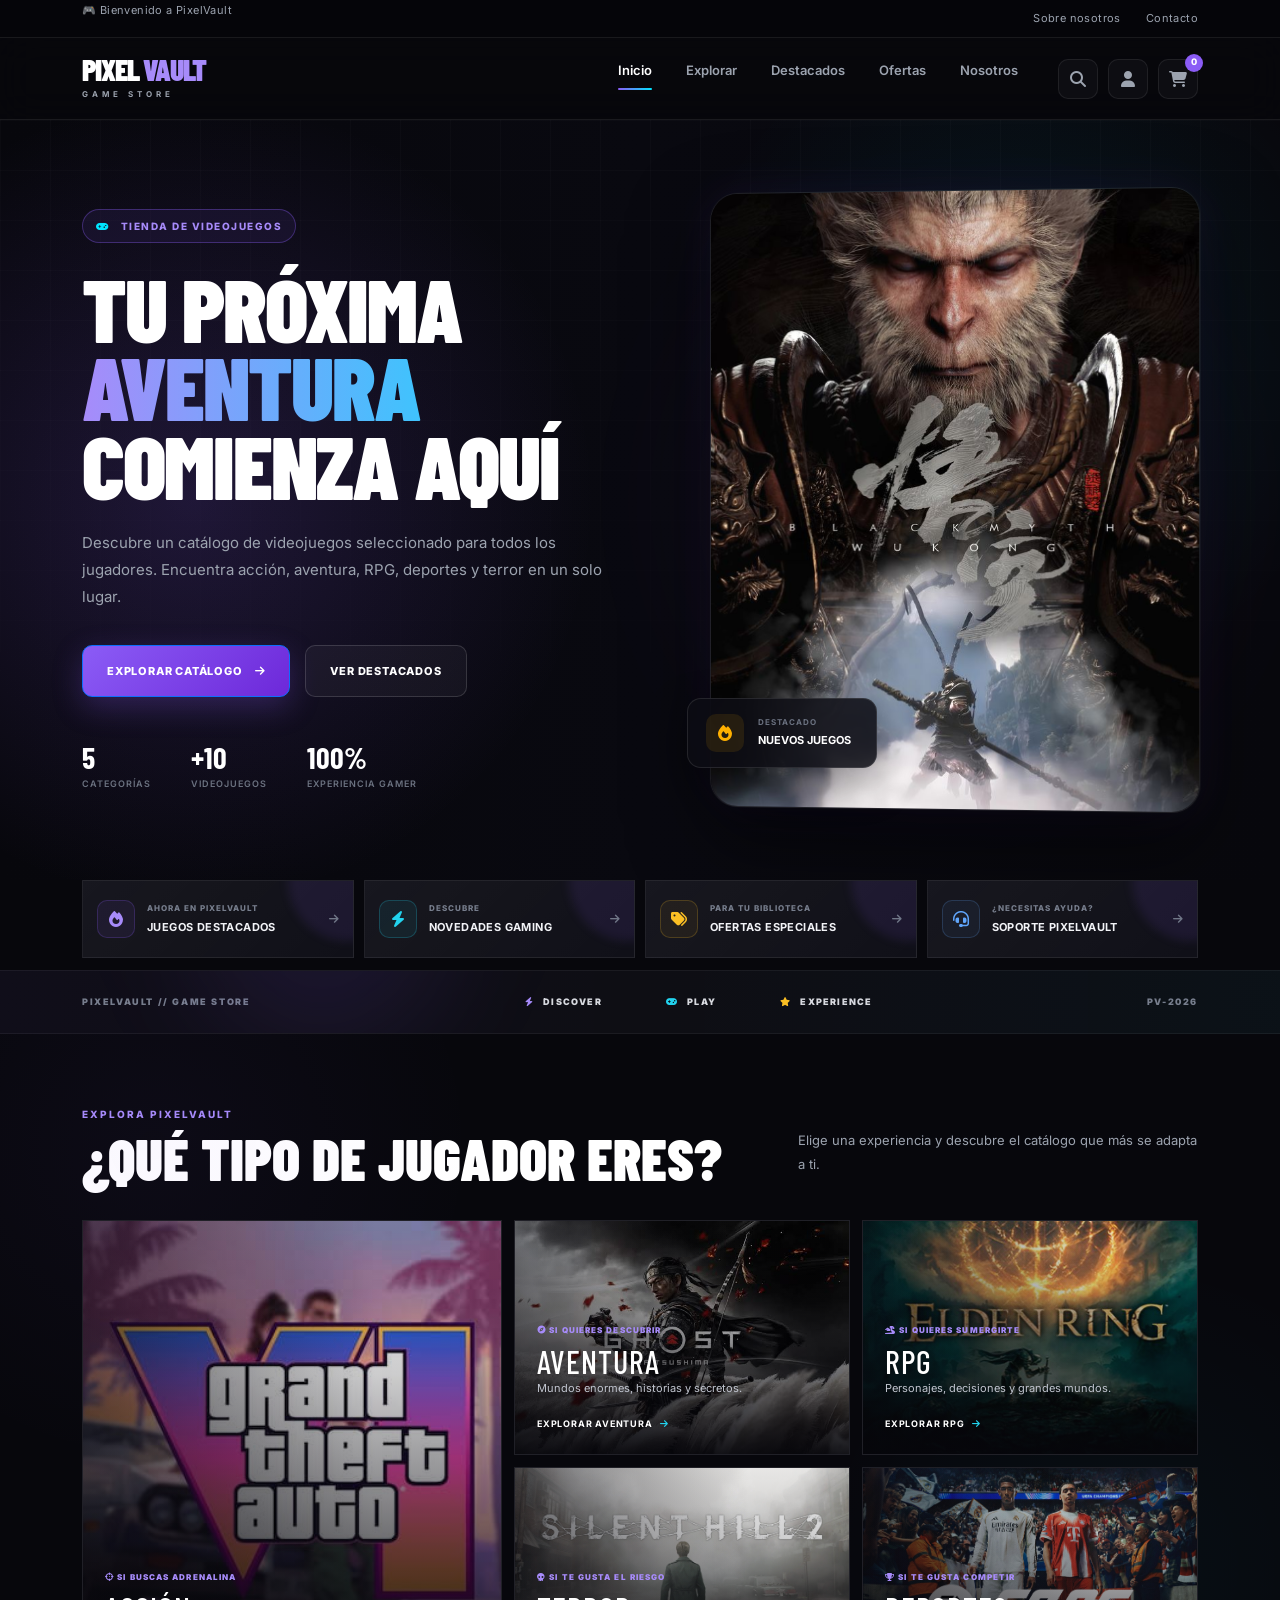
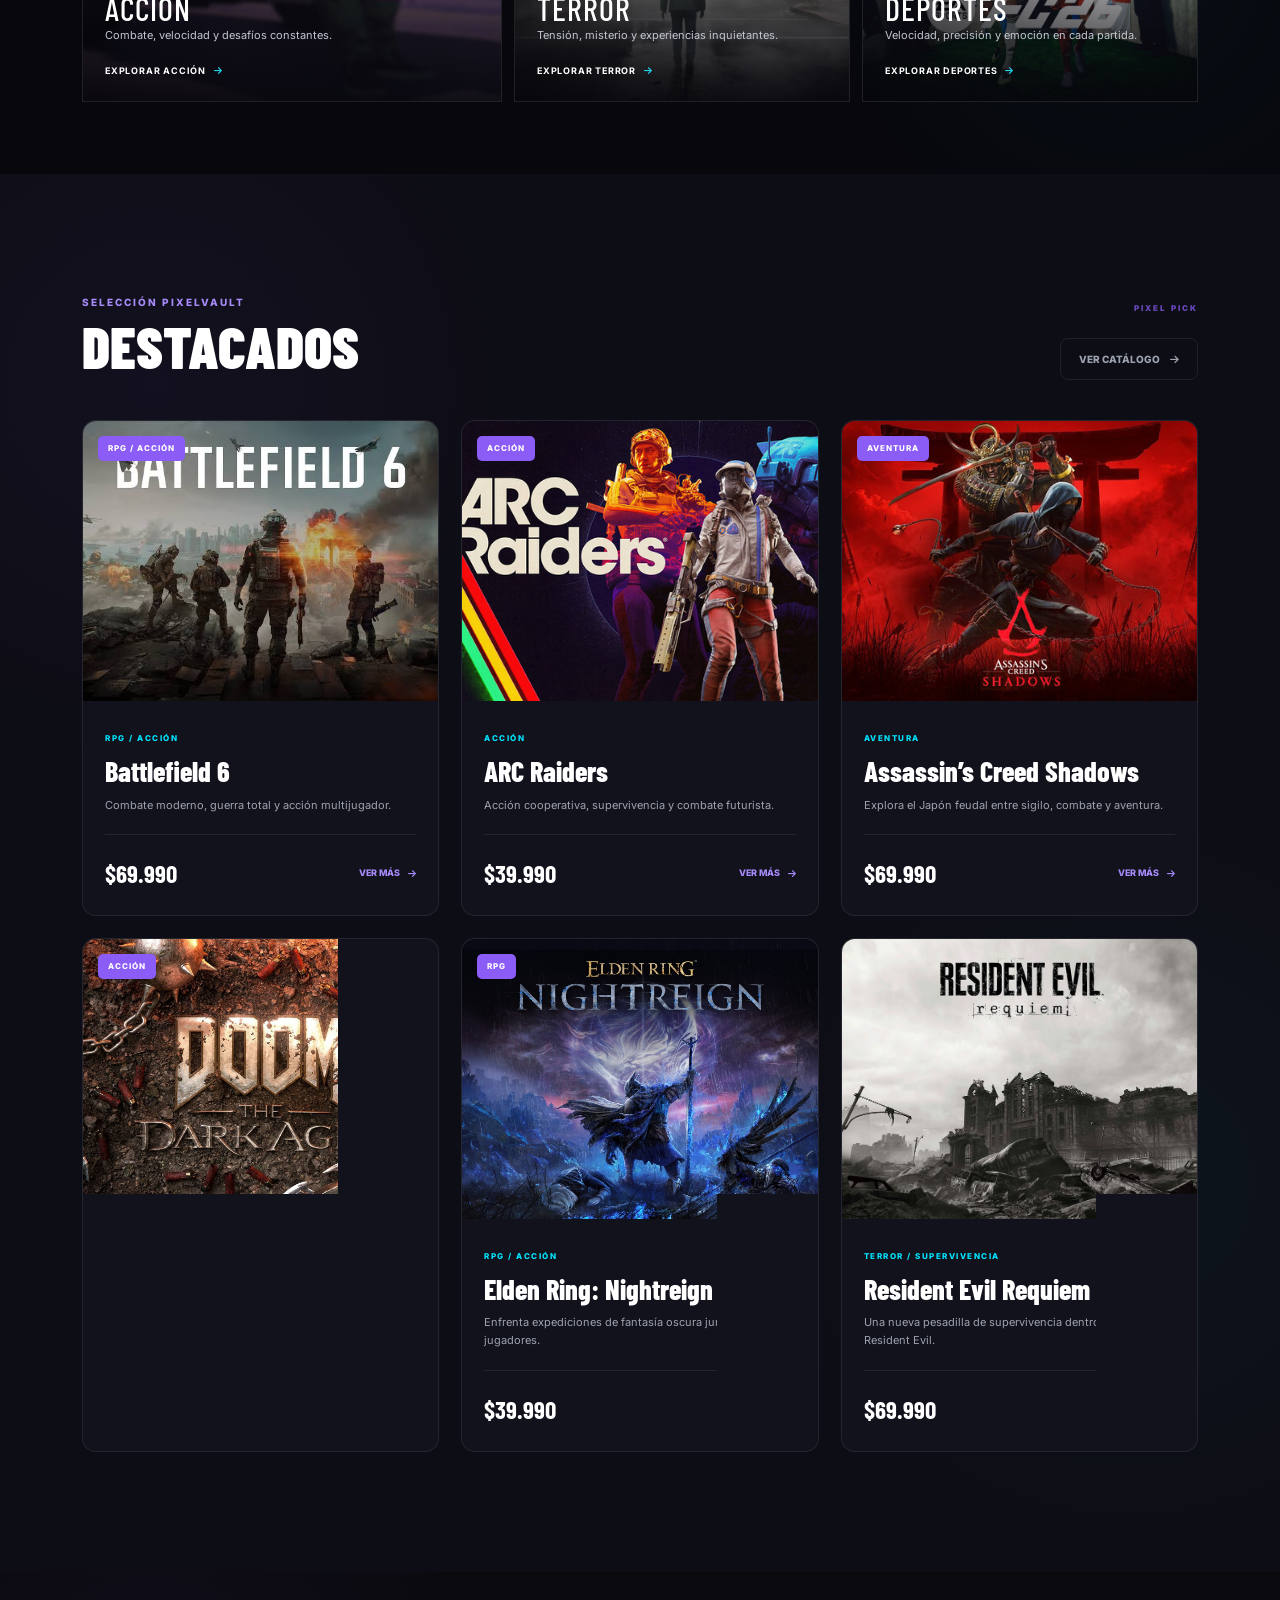
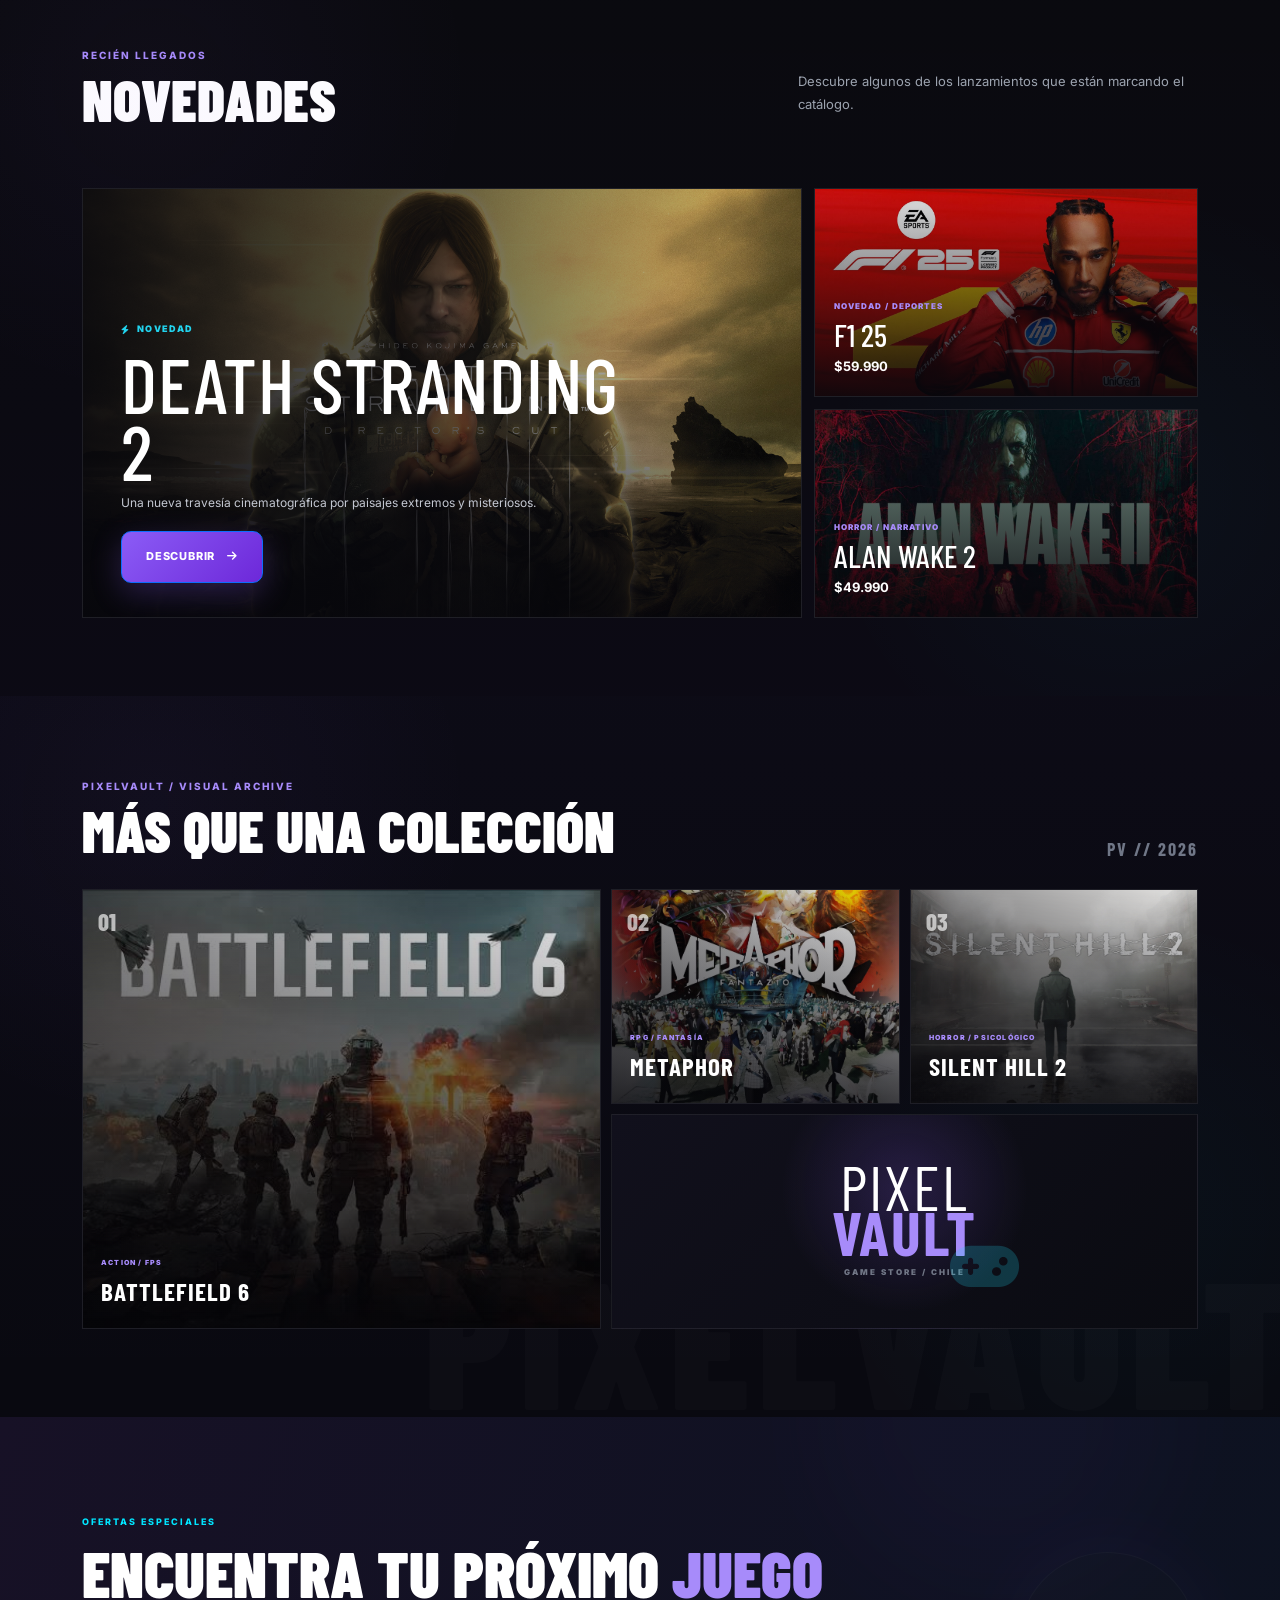
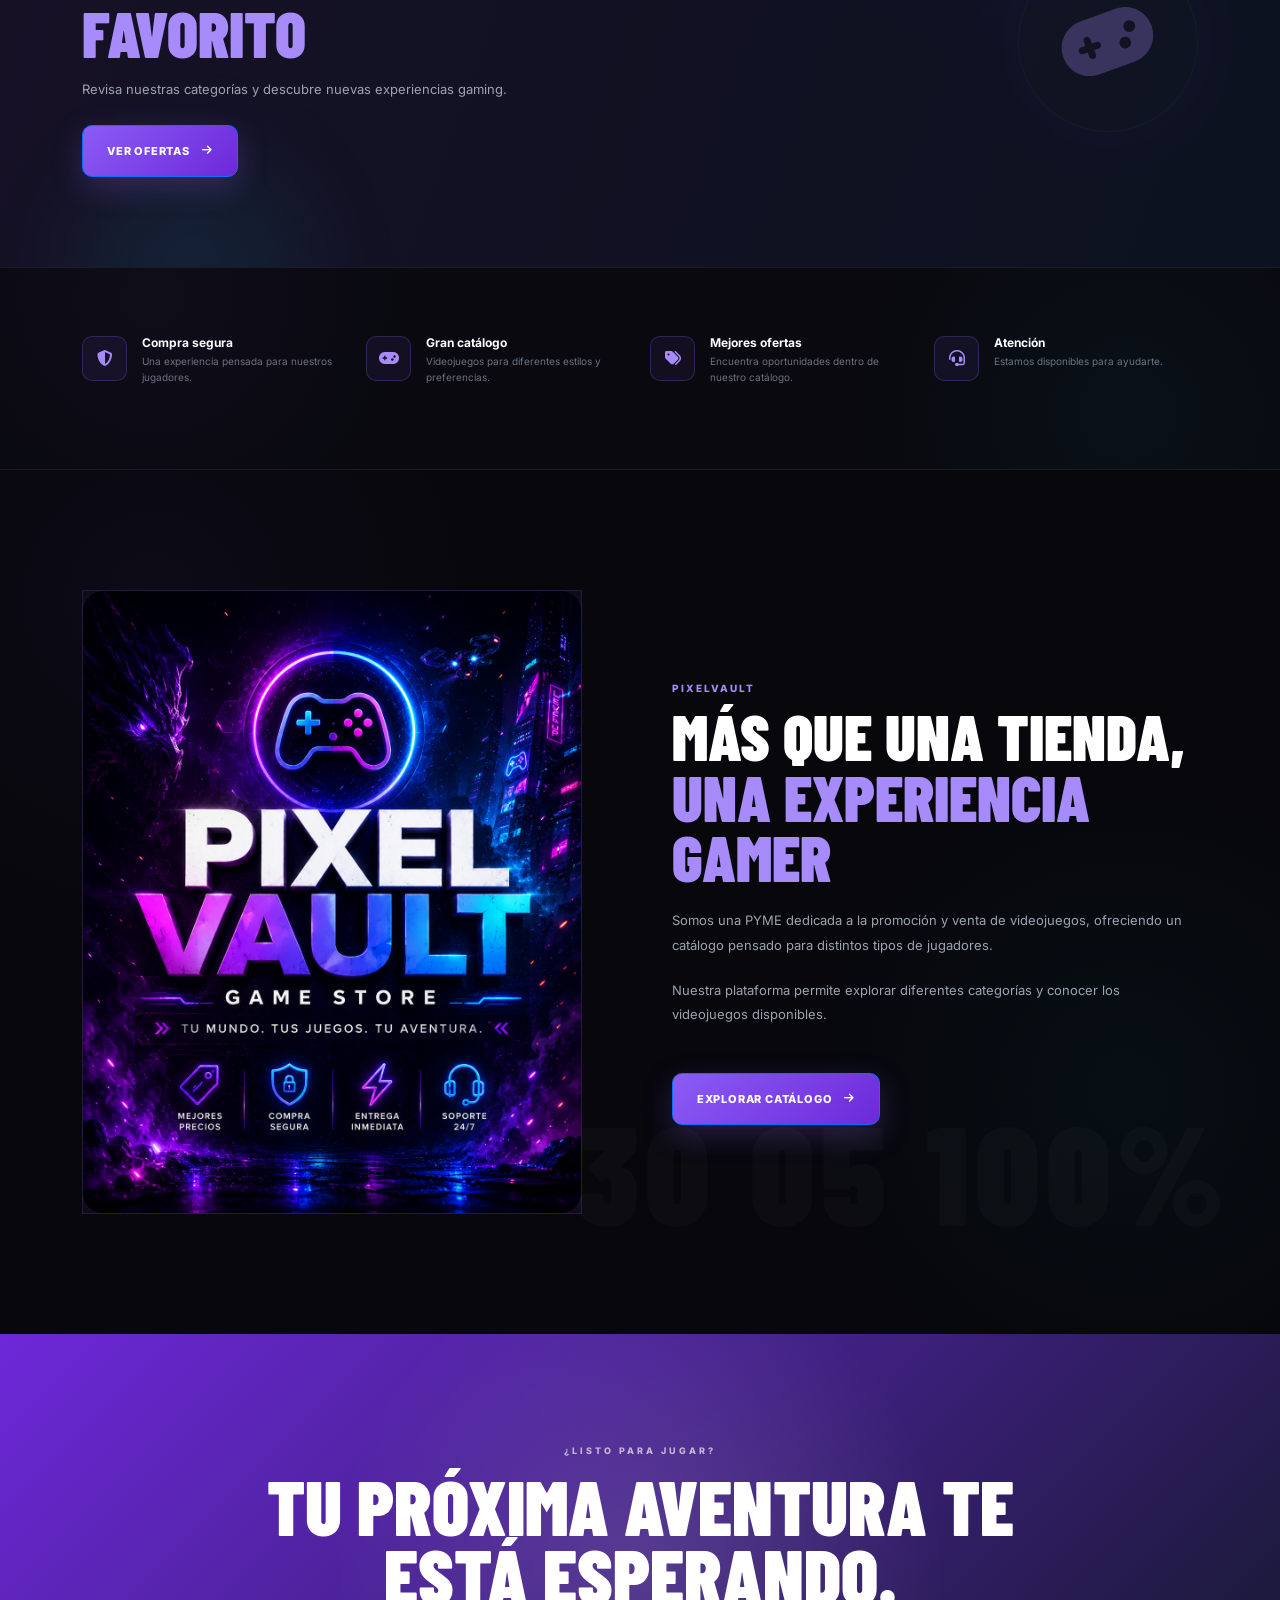
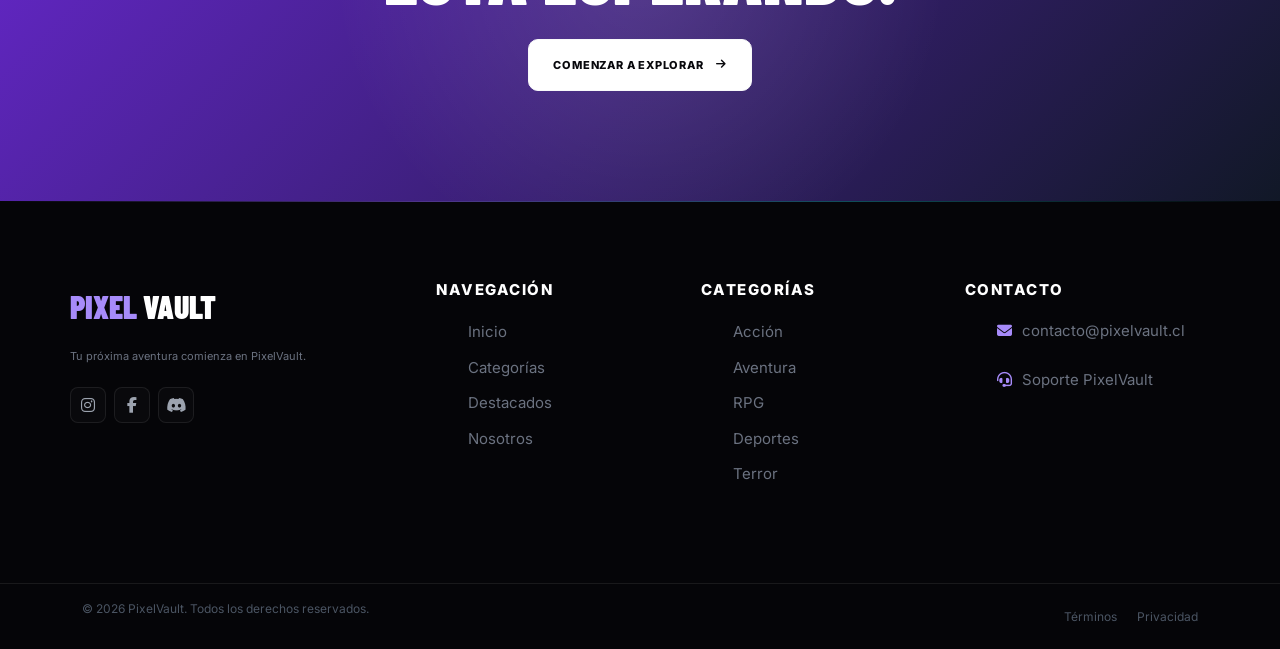
==== index.html @ d6351294 "Primer commit" ====
<!DOCTYPE html>
<html lang="es">

<head>

    <meta charset="UTF-8">

    <meta name="viewport"
          content="width=device-width, initial-scale=1.0">

    <meta name="description"
          content="PixelVault - Tienda online de videojuegos">

    <meta name="author"
          content="PixelVault">

    <title>PixelVault | Tienda de Videojuegos</title>

    <!-- BOOTSTRAP: estructura responsive -->
    <link rel="stylesheet"
          href="https://cdn.jsdelivr.net/npm/bootstrap@5.3.3/dist/css/bootstrap.min.css">

    <!-- CSS PERSONALIZADO PIXELVAULT -->
    <link rel="stylesheet" href="css/estilos.css">

    <!-- ICONOS - lo podemos cambiar después si quieres -->
    <link rel="stylesheet"
          href="https://cdnjs.cloudflare.com/ajax/libs/font-awesome/6.5.2/css/all.min.css">

</head>


<body>


    <!-- =====================================================
         BARRA SUPERIOR
    ====================================================== -->

    <div class="top-bar">

        <div class="container top-bar-content">

            <p class="top-bar-message">
                🎮 Bienvenido a PixelVault
            </p>

            <div class="top-bar-links">

                <a href="#nosotros">
                    Sobre nosotros
                </a>

                <a href="#contacto">
                    Contacto
                </a>

            </div>

        </div>

    </div>



    <!-- =====================================================
         HEADER PRINCIPAL
    ====================================================== -->

    <header class="header">

        <div class="container header-content">


            <!-- LOGO -->

            <div class="brand">

                <a href="index.html"
                   class="brand-link">

                    <span class="brand-pixel">
                        PIXEL
                    </span>

                    <span class="brand-vault">
                        VAULT
                    </span>

                </a>

                <span class="brand-subtitle">
                    GAME STORE
                </span>

            </div>



            <!-- NAVEGACIÓN -->

            <nav class="main-nav">

                <ul class="nav-list">

                    <li class="nav-item">
                        <a href="index.html"
                           class="nav-link active">
                            Inicio
                        </a>
                    </li>

                    <li class="nav-item">
                        <a href="#jugadores"
                           class="nav-link">
                            Explorar
                        </a>
                    </li>

                    <li class="nav-item">
                        <a href="#destacados"
                           class="nav-link">
                            Destacados
                        </a>
                    </li>

                    <li class="nav-item">
                        <a href="#ofertas"
                           class="nav-link">
                            Ofertas
                        </a>
                    </li>

                    <li class="nav-item">
                        <a href="#nosotros"
                           class="nav-link">
                            Nosotros
                        </a>
                    </li>

                </ul>

            </nav>



            <!-- ACCIONES HEADER -->

            <div class="header-actions">

                <button class="header-action search-button"
                        type="button"
                        aria-label="Buscar">

                    <i class="fa-solid fa-magnifying-glass"></i>

                </button>


                <a href="login.html"
                    class="header-action user-button"
                    aria-label="Iniciar sesión"
                    title="Iniciar sesión">
                    <i class="fa-solid fa-user"></i>
                </a>


                <a href="#"
                   class="header-action cart-button"
                   aria-label="Carrito">

                    <i class="fa-solid fa-cart-shopping"></i>

                    <span class="cart-count">
                        0
                    </span>

                </a>

            </div>

        </div>

    </header>



    <!-- =====================================================
         CONTENIDO PRINCIPAL
    ====================================================== -->

    
    <!-- BUSCADOR DE SECCIONES -->
    <div class="section-search-panel" id="sectionSearchPanel" aria-hidden="true">
        <div class="section-search-box" role="dialog" aria-modal="true" aria-label="Buscar sección">

            <div class="section-search-header">
                <div>
                    <span>PIXELVAULT</span>
                    <h3>¿QUÉ QUIERES EXPLORAR?</h3>
                </div>
                <button type="button" id="closeSectionSearch" aria-label="Cerrar">
                    <i class="fa-solid fa-xmark"></i>
                </button>
            </div>

            <div class="section-search-input">
                <i class="fa-solid fa-magnifying-glass"></i>
                <input type="search"
                       id="sectionSearchInput"
                       placeholder="Buscar una sección..."
                       autocomplete="off">
            </div>

            <div class="section-search-results" id="sectionSearchResults">

                <a href="#jugadores" class="section-search-item"
                   data-search="catalogo categorías categoria accion aventura rpg terror deportes explorar">
                    <i class="fa-solid fa-gamepad"></i>
                    <div>
                        <strong>Explorar catálogo</strong>
                        <span>Acción · Aventura · RPG · Terror · Deportes</span>
                    </div>
                </a>

                <a href="#destacados" class="section-search-item"
                   data-search="destacados juegos recomendados selección">
                    <i class="fa-solid fa-star"></i>
                    <div>
                        <strong>Destacados</strong>
                        <span>Juegos seleccionados de PixelVault</span>
                    </div>
                </a>

                <a href="#novedades" class="section-search-item"
                   data-search="novedades nuevos lanzamientos recientes">
                    <i class="fa-solid fa-bolt"></i>
                    <div>
                        <strong>Novedades</strong>
                        <span>Descubre los juegos más recientes</span>
                    </div>
                </a>

                <a href="#ofertas" class="section-search-item"
                   data-search="ofertas descuentos promociones">
                    <i class="fa-solid fa-tags"></i>
                    <div>
                        <strong>Ofertas</strong>
                        <span>Promociones y juegos con descuento</span>
                    </div>
                </a>

                <a href="#nosotros" class="section-search-item"
                   data-search="nosotros empresa pixelvault quienes somos">
                    <i class="fa-solid fa-users"></i>
                    <div>
                        <strong>Nosotros</strong>
                        <span>Conoce PixelVault</span>
                    </div>
                </a>

                <a href="#contacto" class="section-search-item"
                   data-search="contacto soporte ayuda">
                    <i class="fa-solid fa-headset"></i>
                    <div>
                        <strong>Contacto</strong>
                        <span>Soporte y ayuda de PixelVault</span>
                    </div>
                </a>

                <div class="section-search-empty" id="sectionSearchEmpty">
                    <i class="fa-solid fa-magnifying-glass"></i>
                    <strong>No encontramos esa sección</strong>
                    <span>Prueba con catálogo, ofertas, novedades o destacados.</span>
                </div>

            </div>
        </div>
    </div>

    <main>



        <!-- =================================================
             HERO
        ================================================== -->

        <section class="hero">

            <div class="hero-background"></div>

            <div class="container hero-container">


                <div class="hero-content">


                    <span class="hero-tag">

                        <i class="fa-solid fa-gamepad"></i>

                        TIENDA DE VIDEOJUEGOS

                    </span>


                    <h1 class="hero-title">

                        TU PRÓXIMA

                        <span>
                            AVENTURA
                        </span>

                        COMIENZA AQUÍ

                    </h1>


                    <p class="hero-description">

                        Descubre un catálogo de videojuegos
                        seleccionado para todos los jugadores.
                        Encuentra acción, aventura, RPG,
                        deportes y terror en un solo lugar.

                    </p>


                    <div class="hero-buttons d-flex flex-column flex-sm-row">

                        <a href="#jugadores"
                           class="btn btn-primary">

                            <span>
                                EXPLORAR CATÁLOGO
                            </span>

                            <i class="fa-solid fa-arrow-right"></i>

                        </a>


                        <a href="#destacados"
                           class="btn btn-secondary">

                            VER DESTACADOS

                        </a>

                    </div>


                    <div class="hero-stats d-flex flex-wrap">


                        <div class="hero-stat">

                            <strong>
                                5
                            </strong>

                            <span>
                                Categorías
                            </span>

                        </div>


                        <div class="hero-stat">

                            <strong>
                                +10
                            </strong>

                            <span>
                                Videojuegos
                            </span>

                        </div>


                        <div class="hero-stat">

                            <strong>
                                100%
                            </strong>

                            <span>
                                Experiencia Gamer
                            </span>

                        </div>


                    </div>

                </div>


                <!-- IMAGEN HERO -->

                <div class="hero-image-container">

                    <div class="hero-image-glow"></div>

                    <img src="./img/categorias/wukong.jpg"
                         alt="Black Myth: Wukong - Juego destacado"
                         class="hero-image">

                    <div class="hero-floating-card">

                        <i class="fa-solid fa-fire"></i>

                        <div>

                            <span>
                                DESTACADO
                            </span>

                            <strong>
                                NUEVOS JUEGOS
                            </strong>

                        </div>

                    </div>

                </div>

            </div>

        </section>




        <section class="home-pulse">
            <div class="container home-pulse-grid">
                <a href="#destacados" class="home-pulse-card pulse-featured">
                    <span class="pulse-icon"><i class="fa-solid fa-fire"></i></span>
                    <span><small>AHORA EN PIXELVAULT</small><strong>JUEGOS DESTACADOS</strong></span>
                    <i class="fa-solid fa-arrow-right pulse-arrow"></i>
                </a>
                <a href="#novedades" class="home-pulse-card pulse-new">
                    <span class="pulse-icon"><i class="fa-solid fa-bolt"></i></span>
                    <span><small>DESCUBRE</small><strong>NOVEDADES GAMING</strong></span>
                    <i class="fa-solid fa-arrow-right pulse-arrow"></i>
                </a>
                <a href="ofertas.html" class="home-pulse-card pulse-offer">
                    <span class="pulse-icon"><i class="fa-solid fa-tags"></i></span>
                    <span><small>PARA TU BIBLIOTECA</small><strong>OFERTAS ESPECIALES</strong></span>
                    <i class="fa-solid fa-arrow-right pulse-arrow"></i>
                </a>
                <a href="soporte.html" class="home-pulse-card pulse-support">
                    <span class="pulse-icon"><i class="fa-solid fa-headset"></i></span>
                    <span><small>¿NECESITAS AYUDA?</small><strong>SOPORTE PIXELVAULT</strong></span>
                    <i class="fa-solid fa-arrow-right pulse-arrow"></i>
                </a>
            </div>
        </section>


        <!-- =================================================
             FRANJA VISUAL PIXELVAULT
        ================================================== -->
        <section class="brand-strip">
            <div class="container brand-strip-inner">
                <span class="brand-strip-label">PIXELVAULT // GAME STORE</span>
                <div class="brand-strip-items">
                    <span><i class="fa-solid fa-bolt"></i> DISCOVER</span>
                    <span><i class="fa-solid fa-gamepad"></i> PLAY</span>
                    <span><i class="fa-solid fa-star"></i> EXPERIENCE</span>
                </div>
                <span class="brand-strip-code">PV-2026</span>
            </div>
        </section>

        <!-- =================================================
             CATEGORÍAS
        ================================================== -->

        




        <section id="jugadores" class="player-style-section section">
            <div class="container">
                <div class="section-header player-style-header">
                    <div class="section-heading">
                        <span class="section-label">EXPLORA PIXELVAULT</span>
                        <h2 class="section-title">¿QUÉ TIPO DE JUGADOR ERES?</h2>
                    </div>
                    <div class="section-description">
                        <p>Elige una experiencia y descubre el catálogo que más se adapta a ti.</p>
                    </div>
                </div>
                <div class="player-style-grid">

                    <a href="categorias/accion.html" class="player-style-card player-style-action">
                        <img src="./img/categorias/gta6.jpg" alt="Categoría Acción">
                        <div class="player-style-overlay"></div>
                        <div class="player-style-content">
                            <span><i class="fa-solid fa-crosshairs"></i> SI BUSCAS ADRENALINA</span>
                            <h3>ACCIÓN</h3>
                            <p>Combate, velocidad y desafíos constantes.</p>
                            <strong>EXPLORAR ACCIÓN <i class="fa-solid fa-arrow-right"></i></strong>
                        </div>
                    </a>

                    <a href="categorias/aventura.html" class="player-style-card player-style-adventure">
                        <img src="./img/categorias/ghost-of-tsushima.jpg" alt="Categoría Aventura">
                        <div class="player-style-overlay"></div>
                        <div class="player-style-content">
                            <span><i class="fa-solid fa-compass"></i> SI QUIERES DESCUBRIR</span>
                            <h3>AVENTURA</h3>
                            <p>Mundos enormes, historias y secretos.</p>
                            <strong>EXPLORAR AVENTURA <i class="fa-solid fa-arrow-right"></i></strong>
                        </div>
                    </a>

                    <a href="categorias/rpg.html" class="player-style-card player-style-rpg">
                        <img src="./img/categorias/elden-ring.jpg" alt="Categoría RPG">
                        <div class="player-style-overlay"></div>
                        <div class="player-style-content">
                            <span><i class="fa-solid fa-dragon"></i> SI QUIERES SUMERGIRTE</span>
                            <h3>RPG</h3>
                            <p>Personajes, decisiones y grandes mundos.</p>
                            <strong>EXPLORAR RPG <i class="fa-solid fa-arrow-right"></i></strong>
                        </div>
                    </a>

                    <a href="categorias/terror.html" class="player-style-card player-style-horror">
                        <img src="./img/categorias/silent-hill-2.jpg" alt="Categoría Terror">
                        <div class="player-style-overlay"></div>
                        <div class="player-style-content">
                            <span><i class="fa-solid fa-skull"></i> SI TE GUSTA EL RIESGO</span>
                            <h3>TERROR</h3>
                            <p>Tensión, misterio y experiencias inquietantes.</p>
                            <strong>EXPLORAR TERROR <i class="fa-solid fa-arrow-right"></i></strong>
                        </div>
                    </a>

                    <a href="categorias/deportes.html" class="player-style-card player-style-sports">
                        <img src="./img/categorias/fc26.jpg" alt="Categoría Deportes">
                        <div class="player-style-overlay"></div>
                        <div class="player-style-content">
                            <span><i class="fa-solid fa-trophy"></i> SI TE GUSTA COMPETIR</span>
                            <h3>DEPORTES</h3>
                            <p>Velocidad, precisión y emoción en cada partida.</p>
                            <strong>EXPLORAR DEPORTES <i class="fa-solid fa-arrow-right"></i></strong>
                        </div>
                    </a>

                </div>
            </div>
        </section>

        <!-- =================================================
             SECCIÓN DESTACADOS
        ================================================== -->

        <section id="destacados"
                 class="featured-section section">


            <div class="container">


                <div class="section-header">

                    <div class="section-heading">

                        <span class="section-label">
                            SELECCIÓN PIXELVAULT
                        </span>

                        <h2 class="section-title">
                            DESTACADOS
                        </h2>

                    </div>


                    <a href="#jugadores"
                       class="section-button">

                        VER CATÁLOGO

                        <i class="fa-solid fa-arrow-right"></i>

                    </a>

                </div>



                <div class="featured-grid">


                    <!-- JUEGO DESTACADO 1 -->

                    <article class="featured-card flip-card">
<div class="flip-card-inner">
<div class="flip-card-front">


                        <div class="featured-image">

                            <img src="./img/juegos/battlefield-6.jpg"
                                 alt="Battlefield 6">


                            <span class="featured-badge">
                                RPG / ACCIÓN
                            </span>

                        </div>


                        <div class="featured-info">

                            <span class="game-category">
                                RPG / ACCIÓN
                            </span>

                            <h3>
                                Battlefield 6
                            </h3>

                            <p>
                                Combate moderno, guerra total y acción multijugador.
                            </p>


                            <div class="game-bottom">

                                <strong class="game-price">
                                    $69.990
                                </strong>

                                <a href="#" class="game-button flip-trigger" role="button">

                                    VER MÁS

                                    <i class="fa-solid fa-arrow-right"></i>

                                </a>

                            </div>

                        </div>

                    </div>
<div class="flip-card-back">
    <span class="flip-back-label"><i class="fa-solid fa-circle-info"></i> INFORMACIÓN DEL JUEGO</span>
    <h3>Battlefield 6</h3>
    <p class="flip-back-description">Guerra total, destrucción dinámica y combate multijugador a gran escala.</p>
    <div class="flip-compatibility">
        <span><strong>CPU</strong>Ryzen 5 5600 / Core i5-12400</span>
        <span><strong>GPU</strong>RTX 2060 / RX 6600</span>
        <span><strong>RAM</strong>16 GB RAM</span>
        <span><strong>SSD</strong>80 GB disponibles</span>
        <span><strong>RENDIMIENTO</strong>1080p · 60 FPS</span>
        <span><strong>MODO</strong>Multijugador online</span>
    </div>
    <a href="#" class="game-button flip-back-trigger" role="button">VOLVER A TARJETA <i class="fa-solid fa-rotate-left"></i></a>
</div>
</div>
</article>



                    <!-- JUEGO DESTACADO 2 -->

                    <article class="featured-card flip-card">
<div class="flip-card-inner">
<div class="flip-card-front">


                        <div class="featured-image">

                            <img src="./img/juegos/arc-raiders.jpg"
                                 alt="ARC Raiders">


                            <span class="featured-badge">
                                ACCIÓN
                            </span>

                        </div>


                        <div class="featured-info">

                            <span class="game-category">
                                ACCIÓN
                            </span>

                            <h3>
                                ARC Raiders
                            </h3>

                            <p>
                                Acción cooperativa, supervivencia y combate futurista.
                            </p>


                            <div class="game-bottom">

                                <strong class="game-price">
                                    $39.990
                                </strong>

                                <a href="#" class="game-button flip-trigger" role="button">

                                    VER MÁS

                                    <i class="fa-solid fa-arrow-right"></i>

                                </a>

                            </div>

                        </div>

                    </div>
<div class="flip-card-back">
    <span class="flip-back-label"><i class="fa-solid fa-circle-info"></i> INFORMACIÓN DEL JUEGO</span>
    <h3>ARC Raiders</h3>
    <p class="flip-back-description">Extracción, supervivencia y combate cooperativo contra máquinas en un mundo futurista.</p>
    <div class="flip-compatibility">
        <span><strong>CPU</strong>Ryzen 5 3600 / Core i5-10400</span>
        <span><strong>GPU</strong>RTX 2060 / RX 6600</span>
        <span><strong>RAM</strong>16 GB RAM</span>
        <span><strong>SSD</strong>60 GB disponibles</span>
        <span><strong>RENDIMIENTO</strong>1080p · 60 FPS</span>
        <span><strong>MODO</strong>Cooperativo / Online</span>
    </div>
    <a href="#" class="game-button flip-back-trigger" role="button">VOLVER A TARJETA <i class="fa-solid fa-rotate-left"></i></a>
</div>
</div>
</article>



                    <!-- JUEGO DESTACADO 3 -->

                    <article class="featured-card flip-card">
<div class="flip-card-inner">
<div class="flip-card-front">


                        <div class="featured-image">

                            <img src="./img/juegos/assassins-creed-shadows.jpg"
                                 alt="Assassin’s Creed Shadows">


                            <span class="featured-badge">
                                AVENTURA
                            </span>

                        </div>


                        <div class="featured-info">

                            <span class="game-category">
                                AVENTURA
                            </span>

                            <h3>
                                Assassin’s Creed Shadows
                            </h3>

                            <p>
                                Explora el Japón feudal entre sigilo, combate y aventura.
                            </p>


                            <div class="game-bottom">

                                <strong class="game-price">
                                    $69.990
                                </strong>

                                <a href="#" class="game-button flip-trigger" role="button">

                                    VER MÁS

                                    <i class="fa-solid fa-arrow-right"></i>

                                </a>

                            </div>

                        </div>

                    </div>
<div class="flip-card-back">
    <span class="flip-back-label"><i class="fa-solid fa-circle-info"></i> INFORMACIÓN DEL JUEGO</span>
    <h3>Assassin’s Creed Shadows</h3>
    <p class="flip-back-description">Explora el Japón feudal entre sigilo, combate, exploración y una gran campaña narrativa.</p>
    <div class="flip-compatibility">
        <span><strong>CPU</strong>Ryzen 5 5600 / Core i5-12400</span>
        <span><strong>GPU</strong>RTX 3060 / RX 6700 XT</span>
        <span><strong>RAM</strong>16 GB RAM</span>
        <span><strong>SSD</strong>100 GB disponibles</span>
        <span><strong>RENDIMIENTO</strong>1080p · 60 FPS</span>
        <span><strong>TIPO</strong>Acción / Aventura</span>
    </div>
    <a href="#" class="game-button flip-back-trigger" role="button">VOLVER A TARJETA <i class="fa-solid fa-rotate-left"></i></a>
</div>
</div>
</article>


                
                    <article class="featured-card flip-card">
<div class="flip-card-inner">
<div class="flip-card-front">
                        <div class="featured-image">
                            <img src="./img/juegos/accion/doom-the-dark-ages.jpg" alt="DOOM The Dark Ages">
                            <span class="featured-badge">ACCIÓN</span>
                        </div>
                        <div class="featured-info">
                            <span class="game-category">ACCIÓN / SHOOTER</span>
                            <h3>DOOM: The Dark Ages</h3>
                            <p>Combate demonios en una campaña medieval de ritmo frenético.</p>
                            <div class="game-bottom">
                                <strong class="game-price">$69.990</strong>
                                <a href="#" class="game-button flip-trigger" role="button">VER MÁS <i class="fa-solid fa-arrow-right"></i></a>
                            </div>
                        </div>
                    </div>
<div class="flip-card-back">
    <span class="flip-back-label"><i class="fa-solid fa-circle-info"></i> INFORMACIÓN DEL JUEGO</span>
    <h3>DOOM: The Dark Ages</h3>
    <p class="flip-back-description">Combate demonios con acción intensa, armas pesadas y una campaña ambientada en una era medieval.</p>
    <div class="flip-compatibility">
        <span><strong>CPU</strong>Ryzen 5 3600 / Core i5-10400</span>
        <span><strong>GPU</strong>RTX 2060 / RX 6600</span>
        <span><strong>RAM</strong>16 GB RAM</span>
        <span><strong>SSD</strong>100 GB disponibles</span>
        <span><strong>RENDIMIENTO</strong>1080p · 60 FPS</span>
        <span><strong>TIPO</strong>FPS / Acción</span>
    </div>
    <a href="#" class="game-button flip-back-trigger" role="button">VOLVER A TARJETA <i class="fa-solid fa-rotate-left"></i></a>
</div>
</div>
</article>

                    <article class="featured-card flip-card">
<div class="flip-card-inner">
<div class="flip-card-front">
                        <div class="featured-image">
                            <img src="./img/juegos/rpg/elden-ring-nightreign.jpg" alt="Elden Ring Nightreign">
                            <span class="featured-badge">RPG</span>
                        </div>
                        <div class="featured-info">
                            <span class="game-category">RPG / ACCIÓN</span>
                            <h3>Elden Ring: Nightreign</h3>
                            <p>Enfrenta expediciones de fantasía oscura junto a otros jugadores.</p>
                            <div class="game-bottom">
                                <strong class="game-price">$39.990</strong>
                                <a href="#" class="game-button flip-trigger" role="button">VER MÁS <i class="fa-solid fa-arrow-right"></i></a>
                            </div>
                        </div>
                    </div>
<div class="flip-card-back">
    <span class="flip-back-label"><i class="fa-solid fa-circle-info"></i> INFORMACIÓN DEL JUEGO</span>
    <h3>Elden Ring: Nightreign</h3>
    <p class="flip-back-description">Expediciones cooperativas, combates intensos y supervivencia en un mundo de fantasía oscura.</p>
    <div class="flip-compatibility">
        <span><strong>CPU</strong>Ryzen 5 3600 / Core i5-10400</span>
        <span><strong>GPU</strong>GTX 1070 / RX 580</span>
        <span><strong>RAM</strong>16 GB RAM</span>
        <span><strong>SSD</strong>30 GB disponibles</span>
        <span><strong>RENDIMIENTO</strong>1080p · 60 FPS</span>
        <span><strong>MODO</strong>Cooperativo · 3 jugadores</span>
    </div>
    <a href="#" class="game-button flip-back-trigger" role="button">VOLVER A TARJETA <i class="fa-solid fa-rotate-left"></i></a>
</div>
</div>
</article>

                    <article class="featured-card flip-card">
<div class="flip-card-inner">
<div class="flip-card-front">
                        <div class="featured-image">
                            <img src="./img/juegos/terror/resident-evil-requiem.jpg" alt="Resident Evil Requiem">
                            <span class="featured-badge">TERROR</span>
                        </div>
                        <div class="featured-info">
                            <span class="game-category">TERROR / SUPERVIVENCIA</span>
                            <h3>Resident Evil Requiem</h3>
                            <p>Una nueva pesadilla de supervivencia dentro del universo Resident Evil.</p>
                            <div class="game-bottom">
                                <strong class="game-price">$69.990</strong>
                                <a href="#" class="game-button flip-trigger" role="button">VER MÁS <i class="fa-solid fa-arrow-right"></i></a>
                            </div>
                        </div>
                    </div>
<div class="flip-card-back">
    <span class="flip-back-label"><i class="fa-solid fa-circle-info"></i> INFORMACIÓN DEL JUEGO</span>
    <h3>Resident Evil Requiem</h3>
    <p class="flip-back-description">Una experiencia de horror y supervivencia con exploración, tensión y combates contra criaturas.</p>
    <div class="flip-compatibility">
        <span><strong>CPU</strong>Ryzen 5 5600 / Core i5-12400</span>
        <span><strong>GPU</strong>RTX 3060 / RX 6600</span>
        <span><strong>RAM</strong>16 GB RAM</span>
        <span><strong>SSD</strong>80 GB disponibles</span>
        <span><strong>RENDIMIENTO</strong>1080p · 60 FPS</span>
        <span><strong>TIPO</strong>Survival Horror</span>
    </div>
    <a href="#" class="game-button flip-back-trigger" role="button">VOLVER A TARJETA <i class="fa-solid fa-rotate-left"></i></a>
</div>
</div>
</article>

</div>

            </div>

        </section>




        <section id="novedades" class="news-section section">
            <div class="container">
                <div class="section-header">
                    <div class="section-heading">
                        <span class="section-label">RECIÉN LLEGADOS</span>
                        <h2 class="section-title">NOVEDADES</h2>
                    </div>
                    <div class="section-description">
                        <p>Descubre algunos de los lanzamientos que están marcando el catálogo.</p>
                    </div>
                </div>
                <div class="news-featured">
                    <article class="news-main-card">
                        <img src="./img/juegos/aventura/death-stranding-2.jpg" alt="Death Stranding 2">
                        <div class="news-main-overlay"></div>
                        <div class="news-main-content">
                            <span class="news-kicker"><i class="fa-solid fa-bolt"></i> NOVEDAD</span>
                            <h3>DEATH STRANDING 2</h3>
                            <p>Una nueva travesía cinematográfica por paisajes extremos y misteriosos.</p>
                            <a href="novedades.html" class="btn btn-primary">DESCUBRIR <i class="fa-solid fa-arrow-right"></i></a>
                        </div>
                    </article>
                    <div class="news-side">
                        <a href="novedades.html" class="news-mini-card">
                            <img src="./img/juegos/deportes/f1-25.jpg" alt="F1 25">
                            <div class="news-mini-overlay"></div>
                            <div class="news-mini-content">
                                <span>NOVEDAD / DEPORTES</span><h3>F1 25</h3><strong>$59.990</strong>
                            </div>
                        </article>
                        <a href="novedades.html" class="news-mini-card">
                            <img src="./img/juegos/terror/alan-wake-2.jpg" alt="Alan Wake 2">
                            <div class="news-mini-overlay"></div>
                            <div class="news-mini-content">
                                <span>HORROR / NARRATIVO</span><h3>ALAN WAKE 2</h3><strong>$49.990</strong>
                            </div>
                        </a>
                    </div>
                </div>
            </div>
        </section>


        <!-- =================================================
             MOSAICO VISUAL PIXELVAULT
        ================================================== -->
        <section class="pixel-mosaic-section section">
            <div class="container">
                <div class="mosaic-heading">
                    <div>
                        <span class="section-label">PIXELVAULT / VISUAL ARCHIVE</span>
                        <h2 class="section-title">MÁS QUE UNA COLECCIÓN</h2>
                    </div>
                    <span class="mosaic-index">PV // 2026</span>
                </div>

                <div class="pixel-mosaic">
                    <div class="mosaic-card mosaic-large">
                        <img src="./img/juegos/battlefield-6.jpg" alt="Battlefield 6">
                        <div class="mosaic-overlay"></div>
                        <span class="mosaic-number">01</span>
                        <div class="mosaic-caption">
                            <span>ACTION / FPS</span>
                            <strong>BATTLEFIELD 6</strong>
                        </div>
                    </div>

                    <div class="mosaic-card mosaic-top">
                        <img src="./img/juegos/rpg/metaphor-refantazio.jpg" alt="Metaphor ReFantazio">
                        <div class="mosaic-overlay"></div>
                        <span class="mosaic-number">02</span>
                        <div class="mosaic-caption">
                            <span>RPG / FANTASÍA</span>
                            <strong>METAPHOR</strong>
                        </div>
                    </div>

                    <div class="mosaic-card mosaic-bottom">
                        <img src="./img/juegos/terror/silent-hill-2.jpg" alt="Silent Hill 2">
                        <div class="mosaic-overlay"></div>
                        <span class="mosaic-number">03</span>
                        <div class="mosaic-caption">
                            <span>HORROR / PSICOLÓGICO</span>
                            <strong>SILENT HILL 2</strong>
                        </div>
                    </div>

                    <div class="mosaic-card mosaic-accent">
                        <div class="mosaic-accent-inner">
                            <span>PIXEL</span>
                            <strong>VAULT</strong>
                            <small>GAME STORE / CHILE</small>
                            <i class="fa-solid fa-gamepad"></i>
                        </div>
                    </div>
                </div>
            </div>
        </section>

        <!-- =================================================
             BANNER PROMOCIONAL
        ================================================== -->

        <section id="ofertas"
                 class="promo-section">


            <div class="container promo-container">


                <div class="promo-content">

                    <span class="promo-label">
                        OFERTAS ESPECIALES
                    </span>

                    <h2>
                        ENCUENTRA TU PRÓXIMO
                        <span>JUEGO FAVORITO</span>
                    </h2>

                    <p>
                        Revisa nuestras categorías y descubre
                        nuevas experiencias gaming.
                    </p>

                    <a href="ofertas.html"
                       class="btn btn-primary">

                        VER OFERTAS

                        <i class="fa-solid fa-arrow-right"></i>

                    </a>

                </div>


                <div class="promo-decoration">

                    <i class="fa-solid fa-gamepad"></i>

                </div>

            </div>

        </section>



        <!-- =================================================
             CARACTERÍSTICAS
        ================================================== -->

        <section class="features-section section">


            <div class="container">


                <div class="features-grid">


                    <div class="feature">

                        <div class="feature-icon">

                            <i class="fa-solid fa-shield-halved"></i>

                        </div>

                        <div class="feature-content">

                            <h3>
                                Compra segura
                            </h3>

                            <p>
                                Una experiencia pensada
                                para nuestros jugadores.
                            </p>

                        </div>

                    </div>



                    <div class="feature">

                        <div class="feature-icon">

                            <i class="fa-solid fa-gamepad"></i>

                        </div>

                        <div class="feature-content">

                            <h3>
                                Gran catálogo
                            </h3>

                            <p>
                                Videojuegos para diferentes
                                estilos y preferencias.
                            </p>

                        </div>

                    </div>



                    <div class="feature">

                        <div class="feature-icon">

                            <i class="fa-solid fa-tags"></i>

                        </div>

                        <div class="feature-content">

                            <h3>
                                Mejores ofertas
                            </h3>

                            <p>
                                Encuentra oportunidades
                                dentro de nuestro catálogo.
                            </p>

                        </div>

                    </div>



                    <div class="feature">

                        <div class="feature-icon">

                            <i class="fa-solid fa-headset"></i>

                        </div>

                        <div class="feature-content">

                            <h3>
                                Atención
                            </h3>

                            <p>
                                Estamos disponibles para
                                ayudarte.
                            </p>

                        </div>

                    </div>


                </div>

            </div>

        </section>



        <!-- =================================================
             NOSOTROS
        ================================================== -->

        <section id="nosotros"
                 class="about-section section">


            <div class="container about-container">


                <div class="about-image">

                    <img src="./img/pixelvault-logo.jpg"
                         alt="Experiencia PixelVault">

                </div>


                <div class="about-content">

                    <span class="section-label">
                        PIXELVAULT
                    </span>

                    <h2>
                        MÁS QUE UNA TIENDA,
                        <span>UNA EXPERIENCIA GAMER</span>
                    </h2>

                    <p>
                        Somos una PYME dedicada a la promoción
                        y venta de videojuegos, ofreciendo un
                        catálogo pensado para distintos tipos
                        de jugadores.
                    </p>

                    <p>
                        Nuestra plataforma permite explorar
                        diferentes categorías y conocer los
                        videojuegos disponibles.
                    </p>

                    <a href="#jugadores"
                       class="btn btn-primary">

                        EXPLORAR CATÁLOGO

                        <i class="fa-solid fa-arrow-right"></i>

                    </a>

                </div>

            </div>

        </section>



        <!-- =================================================
             CALL TO ACTION
        ================================================== -->

        <section class="cta-section">


            <div class="container cta-container">


                <div class="cta-content">

                    <span>
                        ¿LISTO PARA JUGAR?
                    </span>

                    <h2>
                        TU PRÓXIMA AVENTURA
                        TE ESTÁ ESPERANDO.
                    </h2>

                    <a href="#jugadores"
                       class="btn btn-light">

                        COMENZAR A EXPLORAR

                        <i class="fa-solid fa-arrow-right"></i>

                    </a>

                </div>


            </div>

        </section>


    </main>



    <!-- =====================================================
         FOOTER
    ====================================================== -->

    <footer id="contacto"
            class="footer">


        <div class="container footer-container">


            <!-- COLUMNA MARCA -->

            <div class="footer-column footer-brand">

                <a href="index.html"
                   class="footer-logo">

                    <span>
                        PIXEL
                    </span>VAULT

                </a>


                <p>
                    Tu próxima aventura comienza
                    en PixelVault.
                </p>


                <div class="social-links">

                    <a href="#"
                       aria-label="Instagram">

                        <i class="fa-brands fa-instagram"></i>

                    </a>

                    <a href="#"
                       aria-label="Facebook">

                        <i class="fa-brands fa-facebook-f"></i>

                    </a>

                    <a href="#"
                       aria-label="Discord">

                        <i class="fa-brands fa-discord"></i>

                    </a>

                </div>

            </div>



            <!-- NAVEGACIÓN -->

            <div class="footer-column">

                <h3>
                    NAVEGACIÓN
                </h3>

                <ul>

                    <li>
                        <a href="index.html">
                            Inicio
                        </a>
                    </li>

                    <li>
                        <a href="#jugadores">
                            Categorías
                        </a>
                    </li>

                    <li>
                        <a href="#destacados">
                            Destacados
                        </a>
                    </li>

                    <li>
                        <a href="#nosotros">
                            Nosotros
                        </a>
                    </li>

                </ul>

            </div>



            <!-- CATEGORÍAS -->

            <div class="footer-column">

                <h3>
                    CATEGORÍAS
                </h3>

                <ul>

                    <li>
                        <a href="categorias/accion.html">
                            Acción
                        </a>
                    </li>

                    <li>
                        <a href="categorias/aventura.html">
                            Aventura
                        </a>
                    </li>

                    <li>
                        <a href="categorias/rpg.html">
                            RPG
                        </a>
                    </li>

                    <li>
                        <a href="categorias/deportes.html">
                            Deportes
                        </a>
                    </li>

                    <li>
                        <a href="categorias/terror.html">
                            Terror
                        </a>
                    </li>

                </ul>

            </div>



            <!-- CONTACTO -->

            <div class="footer-column">

                <h3>
                    CONTACTO
                </h3>

                <ul class="contact-list">

                    <li>

                        <i class="fa-solid fa-envelope"></i>

                        <span>
                            contacto@pixelvault.cl
                        </span>

                    </li>

                    <li>

                        <i class="fa-solid fa-headset"></i>

                        <a href="soporte.html" class="support-link"> Soporte PixelVault </a>

                    </li>

                </ul>

            </div>


        </div>



        <!-- FOOTER BOTTOM -->

        <div class="footer-bottom">

            <div class="container footer-bottom-content">

                <p>
                    © 2026 PixelVault.
                    Todos los derechos reservados.
                </p>

                <div>

                    <a href="#">
                        Términos
                    </a>

                    <a href="#">
                        Privacidad
                    </a>

                </div>

            </div>

        </div>


    </footer>



<script>
document.addEventListener("DOMContentLoaded", function () {

    /* ==========================================
       GIRO DE TARJETAS DESTACADAS
       ========================================== */
    document.querySelectorAll(".flip-card").forEach(function (card) {

        const openButton = card.querySelector(".flip-trigger");
        const closeButton = card.querySelector(".flip-back-trigger");

        if (openButton) {
            openButton.addEventListener("click", function (event) {
                event.preventDefault();
                card.classList.add("is-flipped");
            });
        }

        if (closeButton) {
            closeButton.addEventListener("click", function (event) {
                event.preventDefault();
                card.classList.remove("is-flipped");
            });
        }
    });


    /* ==========================================
       BUSCADOR DE SECCIONES
       ========================================== */
    const searchButton = document.querySelector(".search-button");
    const searchPanel = document.getElementById("sectionSearchPanel");
    const closeSearch = document.getElementById("closeSectionSearch");
    const searchInput = document.getElementById("sectionSearchInput");
    const searchItems = Array.from(
        document.querySelectorAll(".section-search-item")
    );
    const emptyMessage = document.getElementById("sectionSearchEmpty");

    if (!searchButton || !searchPanel || !searchInput) return;

    function openSearch() {
        searchPanel.classList.add("active");
        searchPanel.setAttribute("aria-hidden", "false");
        document.body.classList.add("section-search-open");

        setTimeout(function () {
            searchInput.focus();
        }, 120);
    }

    function closeSearchPanel() {
        searchPanel.classList.remove("active");
        searchPanel.setAttribute("aria-hidden", "true");
        document.body.classList.remove("section-search-open");

        searchInput.value = "";
        filterSections("");
    }

    function filterSections(value) {
        const query = value.toLowerCase().trim();
        let found = 0;

        searchItems.forEach(function (item) {
            const text = (
                item.textContent + " " +
                (item.dataset.search || "")
            ).toLowerCase();

            const matches = query === "" || text.includes(query);

            item.style.display = matches ? "flex" : "none";

            if (matches) {
                found++;
            }
        });

        if (emptyMessage) {
            emptyMessage.style.display = found === 0 ? "block" : "none";
        }
    }

    searchButton.addEventListener("click", function () {
        openSearch();
    });

    closeSearch.addEventListener("click", function () {
        closeSearchPanel();
    });

    searchInput.addEventListener("input", function () {
        filterSections(this.value);
    });

    searchItems.forEach(function (item) {
        item.addEventListener("click", function () {
            closeSearchPanel();
        });
    });

    searchPanel.addEventListener("click", function (event) {
        if (event.target === searchPanel) {
            closeSearchPanel();
        }
    });

    document.addEventListener("keydown", function (event) {
        if (
            event.key === "Escape" &&
            searchPanel.classList.contains("active")
        ) {
            closeSearchPanel();
        }
    });

});
</script>
</body>

</html>
---- css/estilos.css ----
/* =========================================================
   PIXELVAULT
   ESTILOS PRINCIPALES
   ========================================================= */


/* =========================================================
   IMPORTACIÓN DE FUENTES
   ========================================================= */

@import url('https://fonts.googleapis.com/css2?family=Barlow+Condensed:wght@400;500;600;700;800;900&family=Inter:wght@300;400;500;600;700;800&display=swap');


/* =========================================================
   VARIABLES GLOBALES
   ========================================================= */

:root {

    /* COLORES PRINCIPALES */

    --color-primary: #8b5cf6;
    --color-primary-light: #a78bfa;
    --color-primary-dark: #6d28d9;

    --color-secondary: #00e5ff;
    --color-secondary-dark: #00a8bd;

    --color-accent: #ff3d81;

    /* FONDOS */

    --color-background: #07070c;
    --color-background-light: #0d0d15;
    --color-background-medium: #11111b;

    --color-card: #12121d;
    --color-card-light: #181824;

    /* TEXTO */

    --color-text: #ffffff;
    --color-text-light: #e5e7eb;
    --color-text-muted: #9ca3af;
    --color-text-dark: #6b7280;

    /* BORDES */

    --color-border: rgba(255, 255, 255, 0.08);
    --color-border-light: rgba(255, 255, 255, 0.14);

    /* SOMBRAS */

    --shadow-small:
        0 5px 20px rgba(0, 0, 0, 0.25);

    --shadow-medium:
        0 15px 40px rgba(0, 0, 0, 0.35);

    --shadow-large:
        0 25px 70px rgba(0, 0, 0, 0.55);

    --shadow-primary:
        0 10px 40px rgba(139, 92, 246, 0.25);

    /* RADIOS */

    --radius-small: 8px;
    --radius-medium: 14px;
    --radius-large: 20px;
    --radius-xl: 28px;

    /* TRANSICIONES */

    --transition-fast: 0.2s ease;
    --transition-normal: 0.35s ease;
    --transition-slow: 0.6s ease;

    /* CONTENEDOR */

    --container-width: 1280px;

}


/* =========================================================
   RESET
   ========================================================= */

* {
    margin: 0;
    padding: 0;
    box-sizing: border-box;
}


html {
    scroll-behavior: smooth;
    scroll-padding-top: 100px;
}


body {

    background-color: var(--color-background);

    color: var(--color-text);

    font-family: 'Inter', sans-serif;

    line-height: 1.6;

    overflow-x: hidden;

}


body::selection {
    background: var(--color-primary);
    color: white;
}


img {
    display: block;
    width: 100%;
}


a {
    color: inherit;
    text-decoration: none;
}


button {
    font-family: inherit;
}


ul {
    list-style: none;
}


/* =========================================================
   CONTENEDOR GENERAL
   ========================================================= */

.container {

    width: min(
        calc(100% - 80px),
        var(--container-width)
    );

    margin: 0 auto;

}


/* =========================================================
   SCROLLBAR
   ========================================================= */

::-webkit-scrollbar {
    width: 9px;
}


::-webkit-scrollbar-track {
    background: #050508;
}


::-webkit-scrollbar-thumb {

    background:
        linear-gradient(
            180deg,
            var(--color-primary),
            var(--color-secondary)
        );

    border-radius: 20px;

}


::-webkit-scrollbar-thumb:hover {
    background: var(--color-primary-light);
}


/* =========================================================
   TOP BAR
   ========================================================= */

.top-bar {

    height: 38px;

    background: #050509;

    border-bottom: 1px solid var(--color-border);

    color: var(--color-text-muted);

    font-size: 11px;

    letter-spacing: 0.4px;

}


.top-bar-content {

    height: 100%;

    display: flex;

    align-items: center;

    justify-content: space-between;

}


.top-bar-message {

    display: flex;

    align-items: center;

    gap: 8px;

}


.top-bar-links {

    display: flex;

    gap: 25px;

}


.top-bar-links a {

    transition:
        color var(--transition-fast);

}


.top-bar-links a:hover {
    color: var(--color-secondary);
}


/* =========================================================
   HEADER
   ========================================================= */

.header {

    position: sticky;

    top: 0;

    z-index: 1000;

    height: 82px;

    background:
        rgba(7, 7, 12, 0.86);

    border-bottom: 1px solid var(--color-border);

    backdrop-filter: blur(18px);

    -webkit-backdrop-filter: blur(18px);

}


.header-content {

    height: 100%;

    display: flex;

    align-items: center;

    justify-content: space-between;

    gap: 40px;

}


/* =========================================================
   LOGO
   ========================================================= */

.brand {

    display: flex;

    flex-direction: column;

    flex-shrink: 0;

}


.brand-link {

    display: flex;

    align-items: center;

    font-family:
        'Barlow Condensed',
        sans-serif;

    font-size: 30px;

    font-weight: 900;

    line-height: 0.9;

    letter-spacing: -1px;

}


.brand-pixel {

    color: white;

}


.brand-vault {

    color: var(--color-primary-light);

    margin-left: 4px;

}


.brand-subtitle {

    margin-top: 5px;

    font-size: 8px;

    font-weight: 700;

    letter-spacing: 4px;

    color: var(--color-text-muted);

}


/* =========================================================
   NAVEGACIÓN
   ========================================================= */

.main-nav {
    margin-left: auto;
}


.nav-list {

    display: flex;

    align-items: center;

    gap: 34px;

}


.nav-link {

    position: relative;

    color: var(--color-text-muted);

    font-size: 13px;

    font-weight: 600;

    transition:
        color var(--transition-fast);

}


.nav-link::after {

    content: "";

    position: absolute;

    left: 0;

    bottom: -9px;

    width: 0;

    height: 2px;

    border-radius: 5px;

    background:
        linear-gradient(
            90deg,
            var(--color-primary),
            var(--color-secondary)
        );

    transition:
        width var(--transition-normal);

}


.nav-link:hover,
.nav-link.active {

    color: white;

}


.nav-link:hover::after,
.nav-link.active::after {

    width: 100%;

}


/* =========================================================
   HEADER ACTIONS
   ========================================================= */

.header-actions {

    display: flex;

    align-items: center;

    gap: 10px;

}


.header-action {

    position: relative;

    width: 40px;

    height: 40px;

    display: flex;

    align-items: center;

    justify-content: center;

    border: 1px solid var(--color-border);

    border-radius: 10px;

    background:
        rgba(255, 255, 255, 0.03);

    color: var(--color-text-muted);

    cursor: pointer;

    transition:
        transform var(--transition-fast),
        background var(--transition-fast),
        color var(--transition-fast),
        border-color var(--transition-fast);

}


.header-action:hover {

    color: white;

    background:
        rgba(139, 92, 246, 0.15);

    border-color:
        rgba(139, 92, 246, 0.45);

    transform: translateY(-2px);

}


.cart-count {

    position: absolute;

    top: -6px;

    right: -6px;

    width: 18px;

    height: 18px;

    display: flex;

    align-items: center;

    justify-content: center;

    border-radius: 50%;

    background: var(--color-primary);

    color: white;

    font-size: 9px;

    font-weight: 800;

}


/* =========================================================
   HERO
   ========================================================= */

.hero {

    position: relative;

    min-height: 720px;

    display: flex;

    align-items: center;

    overflow: hidden;

    background:
        #08080e;

}


/* FONDO */

.hero-background {

    position: absolute;

    inset: 0;

    z-index: 0;

    background:
        radial-gradient(
            circle at 15% 50%,
            rgba(139, 92, 246, 0.18),
            transparent 35%
        ),

        radial-gradient(
            circle at 80% 30%,
            rgba(0, 229, 255, 0.08),
            transparent 30%
        ),

        linear-gradient(
            90deg,
            #07070c 0%,
            #090910 50%,
            #08080d 100%
        );

}


.hero-background::after {

    content: "";

    position: absolute;

    inset: 0;

    background-image:
        linear-gradient(
            rgba(255,255,255,0.018) 1px,
            transparent 1px
        ),
        linear-gradient(
            90deg,
            rgba(255,255,255,0.018) 1px,
            transparent 1px
        );

    background-size: 50px 50px;

    mask-image:
        linear-gradient(
            to bottom,
            black,
            transparent
        );

}


/* CONTENEDOR */

.hero-container {

    position: relative;

    z-index: 2;

    display: grid;

    grid-template-columns:
        minmax(0, 1fr)
        minmax(400px, 0.9fr);

    align-items: center;

    gap: 80px;

    padding-top: 70px;

    padding-bottom: 70px;

}


/* =========================================================
   HERO CONTENT
   ========================================================= */

.hero-content {

    max-width: 650px;

}


.hero-tag {

    display: inline-flex;

    align-items: center;

    gap: 10px;

    padding: 8px 13px;

    margin-bottom: 25px;

    border: 1px solid
        rgba(139, 92, 246, 0.35);

    border-radius: 50px;

    background:
        rgba(139, 92, 246, 0.08);

    color: var(--color-primary-light);

    font-size: 10px;

    font-weight: 800;

    letter-spacing: 1.5px;

}


.hero-tag i {

    color: var(--color-secondary);

}


.hero-title {

    max-width: 700px;

    margin-bottom: 25px;

    font-family:
        'Barlow Condensed',
        sans-serif;

    font-size:
        clamp(60px, 7vw, 105px);

    font-weight: 900;

    line-height: 0.88;

    letter-spacing: -2px;

    text-transform: uppercase;

}


.hero-title span {

    display: block;

    color: transparent;

    background:
        linear-gradient(
            90deg,
            var(--color-primary-light),
            var(--color-secondary)
        );

    background-clip: text;

    -webkit-background-clip: text;

}


.hero-description {

    max-width: 550px;

    margin-bottom: 35px;

    color: var(--color-text-muted);

    font-size: 15px;

    line-height: 1.8;

}


/* =========================================================
   BOTONES
   ========================================================= */

.hero-buttons {

    display: flex;

    align-items: center;

    gap: 15px;

    margin-bottom: 45px;

}


.btn {

    min-height: 52px;

    padding:
        0 24px;

    display: inline-flex;

    align-items: center;

    justify-content: center;

    gap: 12px;

    border-radius: 10px;

    font-size: 11px;

    font-weight: 800;

    letter-spacing: 0.8px;

    transition:
        transform var(--transition-normal),
        box-shadow var(--transition-normal),
        background var(--transition-normal),
        border-color var(--transition-normal);

}


.btn-primary {

    color: white;

    background:
        linear-gradient(
            135deg,
            var(--color-primary),
            var(--color-primary-dark)
        );

    box-shadow:
        0 10px 30px
        rgba(139, 92, 246, 0.25);

}


.btn-primary:hover {

    transform: translateY(-3px);

    box-shadow:
        0 15px 40px
        rgba(139, 92, 246, 0.4);

}


.btn-secondary {

    color: white;

    border: 1px solid var(--color-border-light);

    background:
        rgba(255,255,255,0.04);

}


.btn-secondary:hover {

    transform: translateY(-3px);

    border-color:
        rgba(255,255,255,0.25);

    background:
        rgba(255,255,255,0.08);

}


.btn-light {

    color: #09090d;

    background: white;

}


.btn-light:hover {

    transform: translateY(-3px);

    background: var(--color-secondary);

    box-shadow:
        0 10px 30px
        rgba(0,229,255,0.2);

}


/* =========================================================
   HERO STATS
   ========================================================= */

.hero-stats {

    display: flex;

    align-items: center;

    gap: 40px;

}


.hero-stat {

    display: flex;

    flex-direction: column;

}


.hero-stat strong {

    font-family:
        'Barlow Condensed',
        sans-serif;

    font-size: 30px;

    line-height: 1;

}


.hero-stat span {

    margin-top: 5px;

    color: var(--color-text-dark);

    font-size: 9px;

    font-weight: 600;

    letter-spacing: 1px;

    text-transform: uppercase;

}


/* =========================================================
   HERO IMAGE
   ========================================================= */

.hero-image-container {

    position: relative;

    min-height: 550px;

    display: flex;

    align-items: center;

    justify-content: center;

}


.hero-image {

    position: relative;

    z-index: 2;

    width: 100%;

    max-width: 600px;

    height: 550px;

    object-fit: cover;

    border-radius: var(--radius-xl);

    border: 1px solid
        rgba(255,255,255,0.1);

    box-shadow:
        0 30px 100px
        rgba(0,0,0,0.65);

    transform:
        perspective(1000px)
        rotateY(-4deg);

    transition:
        transform var(--transition-slow);

}


.hero-image:hover {

    transform:
        perspective(1000px)
        rotateY(0deg)
        scale(1.015);

}


.hero-image::after {

    content: "";

    position: absolute;

    inset: 0;

    background:
        linear-gradient(
            180deg,
            transparent 50%,
            rgba(0,0,0,0.7)
        );

}


/* BRILLO */

.hero-image-glow {

    position: absolute;

    width: 400px;

    height: 400px;

    border-radius: 50%;

    background:
        var(--color-primary);

    filter: blur(130px);

    opacity: 0.18;

}


/* TARJETA FLOTANTE */

.hero-floating-card {

    position: absolute;

    z-index: 5;

    bottom: 55px;

    left: -20px;

    min-width: 190px;

    padding: 15px 18px;

    display: flex;

    align-items: center;

    gap: 14px;

    border: 1px solid
        rgba(255,255,255,0.1);

    border-radius: 14px;

    background:
        rgba(13,13,21,0.85);

    backdrop-filter: blur(20px);

    box-shadow: var(--shadow-medium);

}


.hero-floating-card > i {

    width: 38px;

    height: 38px;

    display: flex;

    align-items: center;

    justify-content: center;

    border-radius: 10px;

    color: #ffb000;

    background:
        rgba(255,176,0,0.1);

}


.hero-floating-card div {

    display: flex;

    flex-direction: column;

}


.hero-floating-card span {

    color: var(--color-text-dark);

    font-size: 8px;

    font-weight: 700;

    letter-spacing: 1px;

}


.hero-floating-card strong {

    margin-top: 3px;

    font-size: 11px;

}


/* =========================================================
   SECCIONES
   ========================================================= */

.section {

    padding:
        120px 0;

}


.section-header {

    display: flex;

    align-items: flex-end;

    justify-content: space-between;

    gap: 40px;

    margin-bottom: 55px;

}


.section-label {

    display: block;

    margin-bottom: 10px;

    color: var(--color-primary-light);

    font-size: 10px;

    font-weight: 800;

    letter-spacing: 2px;

}


.section-title {

    font-family:
        'Barlow Condensed',
        sans-serif;

    font-size: 58px;

    font-weight: 900;

    line-height: 0.9;

    text-transform: uppercase;

}


.section-description {

    max-width: 400px;

}


.section-description p {

    color: var(--color-text-muted);

    font-size: 13px;

    line-height: 1.8;

}


/* =========================================================
   CATEGORÍAS
   ========================================================= */

.categories-section {

    position: relative;

    background:
        var(--color-background);

}


.categories-section::before {

    content: "";

    position: absolute;

    top: 0;

    left: 0;

    right: 0;

    height: 1px;

    background:
        linear-gradient(
            90deg,
            transparent,
            var(--color-border-light),
            transparent
        );

}


/* GRID */

.categories-grid {

    display: grid;

    grid-template-columns:
        repeat(6, 1fr);

    grid-template-rows:
        repeat(2, 300px);

    gap: 18px;

}


/* PRIMERAS TARJETAS */

.category-card:nth-child(1),
.category-card:nth-child(2) {

    grid-column: span 3;

}


/* RESTANTES */

.category-card:nth-child(3),
.category-card:nth-child(4),
.category-card:nth-child(5) {

    grid-column: span 2;

}


/* =========================================================
   CATEGORY CARD
   ========================================================= */

.category-card {

    position: relative;

    overflow: hidden;

    border:
        1px solid var(--color-border);

    border-radius:
        var(--radius-large);

    background:
        var(--color-card);

    box-shadow:
        var(--shadow-small);

    transition:
        transform var(--transition-normal),
        border-color var(--transition-normal),
        box-shadow var(--transition-normal);

}


.category-card:hover {

    transform:
        translateY(-8px);

    border-color:
        rgba(139,92,246,0.45);

    box-shadow:
        var(--shadow-medium),
        var(--shadow-primary);

}


/* IMAGEN */

.category-image-wrapper {

    position: absolute;

    inset: 0;

    overflow: hidden;

}


.category-image {

    width: 100%;

    height: 100%;

    object-fit: cover;

    transition:
        transform 0.8s ease;

}


.category-card:hover .category-image {

    transform:
        scale(1.1);

}


/* OVERLAY */

.category-overlay {

    position: absolute;

    inset: 0;

    background:
        linear-gradient(
            180deg,
            rgba(0,0,0,0.05) 15%,
            rgba(0,0,0,0.3) 40%,
            rgba(0,0,0,0.95) 100%
        );

    transition:
        background var(--transition-normal);

}


.category-card:hover
.category-overlay {

    background:
        linear-gradient(
            180deg,
            rgba(20,10,40,0.1),
            rgba(0,0,0,0.88)
        );

}


/* NÚMERO */

.category-number {

    position: absolute;

    top: 20px;

    left: 22px;

    font-family:
        'Barlow Condensed',
        sans-serif;

    font-size: 46px;

    font-weight: 900;

    color:
        rgba(255,255,255,0.4);

    line-height: 1;

}


/* ICONO */

.category-icon {

    position: absolute;

    top: 18px;

    right: 18px;

    width: 40px;

    height: 40px;

    display: flex;

    align-items: center;

    justify-content: center;

    border:
        1px solid
        rgba(255,255,255,0.15);

    border-radius: 10px;

    background:
        rgba(0,0,0,0.3);

    backdrop-filter:
        blur(10px);

    color: white;

    transition:
        background var(--transition-normal),
        transform var(--transition-normal);

}


.category-card:hover .category-icon {

    background:
        var(--color-primary);

    transform:
        rotate(5deg)
        scale(1.05);

}


/* CONTENIDO */

.category-content {

    position: absolute;

    z-index: 3;

    left: 25px;

    right: 25px;

    bottom: 23px;

}


.category-type {

    color:
        var(--color-secondary);

    font-size: 8px;

    font-weight: 800;

    letter-spacing: 2px;

}


.category-content h3 {

    margin-top: 4px;

    font-family:
        'Barlow Condensed',
        sans-serif;

    font-size: 36px;

    font-weight: 900;

    line-height: 1;

}


.category-content p {

    max-width: 260px;

    margin-top: 5px;

    color:
        rgba(255,255,255,0.65);

    font-size: 11px;

}


.category-link {

    display: inline-flex;

    align-items: center;

    gap: 8px;

    margin-top: 15px;

    color: white;

    font-size: 9px;

    font-weight: 800;

    letter-spacing: 1px;

    opacity: 0;

    transform:
        translateY(8px);

    transition:
        opacity var(--transition-normal),
        transform var(--transition-normal);

}


.category-card:hover .category-link {

    opacity: 1;

    transform:
        translateY(0);

}


.category-link i {

    color:
        var(--color-secondary);

}


/* =========================================================
   DESTACADOS
   ========================================================= */

.featured-section {

    background:
        var(--color-background-light);

}


.featured-section .section-header {

    margin-bottom: 40px;

}


.section-button {

    display: inline-flex;

    align-items: center;

    gap: 10px;

    padding: 12px 18px;

    border: 1px solid var(--color-border);

    border-radius: 8px;

    color: var(--color-text-muted);

    font-size: 10px;

    font-weight: 800;

    transition:
        color var(--transition-fast),
        border-color var(--transition-fast),
        background var(--transition-fast);

}


.section-button:hover {

    color: white;

    border-color:
        var(--color-primary);

    background:
        rgba(139,92,246,0.1);

}


/* GRID */

.featured-grid {

    display: grid;

    grid-template-columns:
        repeat(3, 1fr);

    gap: 22px;

}


/* CARD */

.featured-card {

    overflow: hidden;

    border:
        1px solid var(--color-border);

    border-radius:
        var(--radius-medium);

    background:
        var(--color-card);

    transition:
        transform var(--transition-normal),
        border-color var(--transition-normal),
        box-shadow var(--transition-normal);

}


.featured-card:hover {

    transform:
        translateY(-7px);

    border-color:
        rgba(139,92,246,0.35);

    box-shadow:
        var(--shadow-medium);

}


/* IMAGEN */

.featured-image {

    position: relative;

    height: 280px;

    overflow: hidden;

}


.featured-image img {

    width: 100%;

    height: 100%;

    object-fit: cover;

    transition:
        transform 0.6s ease;

}


.featured-card:hover
.featured-image img {

    transform:
        scale(1.07);

}


/* BADGE */

.featured-badge {

    position: absolute;

    top: 15px;

    left: 15px;

    padding: 6px 10px;

    border-radius: 5px;

    background:
        var(--color-primary);

    color: white;

    font-size: 8px;

    font-weight: 800;

    letter-spacing: 1px;

}


/* INFO */

.featured-info {

    padding: 22px;

}


.game-category {

    color:
        var(--color-secondary);

    font-size: 8px;

    font-weight: 800;

    letter-spacing: 1.5px;

}


.featured-info h3 {

    margin-top: 6px;

    font-family:
        'Barlow Condensed',
        sans-serif;

    font-size: 28px;

    font-weight: 800;

}


.featured-info p {

    margin-top: 7px;

    color:
        var(--color-text-muted);

    font-size: 11px;

    line-height: 1.6;

}


.game-bottom {

    display: flex;

    align-items: center;

    justify-content: space-between;

    margin-top: 20px;

    padding-top: 18px;

    border-top:
        1px solid var(--color-border);

}


.game-price {

    font-family:
        'Barlow Condensed',
        sans-serif;

    font-size: 25px;

}


.game-button {

    display: inline-flex;

    align-items: center;

    gap: 8px;

    color:
        var(--color-primary-light);

    font-size: 9px;

    font-weight: 800;

}


.game-button:hover {

    color:
        var(--color-secondary);

}


/* =========================================================
   PROMO
   ========================================================= */

.promo-section {

    position: relative;

    overflow: hidden;

    padding:
        90px 0;

    background:
        linear-gradient(
            110deg,
            #171126,
            #0c1220
        );

}


.promo-section::before {

    content: "";

    position: absolute;

    width: 500px;

    height: 500px;

    right: -150px;

    top: -250px;

    border-radius: 50%;

    background:
        var(--color-primary);

    filter:
        blur(130px);

    opacity: 0.18;

}


.promo-container {

    position: relative;

    z-index: 2;

    display: flex;

    align-items: center;

    justify-content: space-between;

    gap: 50px;

}


.promo-label {

    color:
        var(--color-secondary);

    font-size: 9px;

    font-weight: 800;

    letter-spacing: 2px;

}


.promo-content h2 {

    max-width: 750px;

    margin: 10px 0 15px;

    font-family:
        'Barlow Condensed',
        sans-serif;

    font-size:
        clamp(40px, 5vw, 68px);

    font-weight: 900;

    line-height: 0.95;

}


.promo-content h2 span {

    color:
        var(--color-primary-light);

}


.promo-content p {

    max-width: 500px;

    margin-bottom: 25px;

    color:
        var(--color-text-muted);

    font-size: 13px;

}


.promo-decoration {

    width: 180px;

    height: 180px;

    display: flex;

    align-items: center;

    justify-content: center;

    border:
        1px solid
        rgba(255,255,255,0.1);

    border-radius: 50%;

    background:
        rgba(255,255,255,0.03);

    box-shadow:
        0 0 80px
        rgba(139,92,246,0.2);

}


.promo-decoration i {

    font-size: 75px;

    color:
        var(--color-primary-light);

    transform:
        rotate(-12deg);

}


/* =========================================================
   FEATURES
   ========================================================= */

.features-section {

    padding:
        60px 0;

    background:
        #09090f;

    border-top:
        1px solid var(--color-border);

    border-bottom:
        1px solid var(--color-border);

}


.features-grid {

    display: grid;

    grid-template-columns:
        repeat(4, 1fr);

    gap: 20px;

}


.feature {

    display: flex;

    align-items: flex-start;

    gap: 15px;

}


.feature-icon {

    width: 45px;

    height: 45px;

    flex-shrink: 0;

    display: flex;

    align-items: center;

    justify-content: center;

    border:
        1px solid
        rgba(139,92,246,0.25);

    border-radius: 10px;

    color:
        var(--color-primary-light);

    background:
        rgba(139,92,246,0.08);

}


.feature-content h3 {

    margin-bottom: 3px;

    font-size: 12px;

    font-weight: 700;

}


.feature-content p {

    color:
        var(--color-text-dark);

    font-size: 10px;

    line-height: 1.6;

}


/* =========================================================
   ABOUT
   ========================================================= */

.about-section {

    background:
        var(--color-background);

}


.about-container {

    display: grid;

    grid-template-columns:
        0.95fr 1fr;

    align-items: center;

    gap: 90px;

}


.about-image {

    position: relative;

}


.about-image::before {

    content: "";

    position: absolute;

    inset: -15px;

    border:
        1px solid
        rgba(139,92,246,0.25);

    border-radius:
        var(--radius-large);

    transform:
        rotate(-2deg);

}


.about-image img {

    position: relative;

    z-index: 2;

    height: 480px;

    object-fit: cover;

    border-radius:
        var(--radius-large);

    box-shadow:
        var(--shadow-large);

}


.about-content h2 {

    max-width: 650px;

    font-family:
        'Barlow Condensed',
        sans-serif;

    font-size:
        clamp(45px, 5vw, 70px);

    font-weight: 900;

    line-height: 0.95;

}


.about-content h2 span {

    display: block;

    color:
        var(--color-primary-light);

}


.about-content p {

    max-width: 580px;

    margin-top: 20px;

    color:
        var(--color-text-muted);

    font-size: 13px;

    line-height: 1.9;

}


.about-content .btn {

    margin-top: 30px;

}


/* =========================================================
   CALL TO ACTION
   ========================================================= */

.cta-section {

    position: relative;

    overflow: hidden;

    padding:
        110px 0;

    text-align: center;

    background:
        linear-gradient(
            135deg,
            var(--color-primary-dark),
            #111827
        );

}


.cta-section::before {

    content: "";

    position: absolute;

    inset: 0;

    background:
        radial-gradient(
            circle at 50% 50%,
            rgba(255,255,255,0.12),
            transparent 45%
        );

}


.cta-container {

    position: relative;

    z-index: 2;

}


.cta-content > span {

    display: block;

    margin-bottom: 12px;

    color:
        rgba(255,255,255,0.65);

    font-size: 9px;

    font-weight: 800;

    letter-spacing: 3px;

}


.cta-content h2 {

    max-width: 800px;

    margin:
        0 auto 30px;

    font-family:
        'Barlow Condensed',
        sans-serif;

    font-size:
        clamp(45px, 6vw, 80px);

    font-weight: 900;

    line-height: 0.9;

}


/* =========================================================
   FOOTER
   ========================================================= */

.footer {

    background:
        #050508;

}


.footer-container {

    display: grid;

    grid-template-columns:
        1.5fr
        1fr
        1fr
        1.2fr;

    gap: 60px;

    padding:
        80px 0;

}


.footer-logo {

    display: inline-block;

    font-family:
        'Barlow Condensed',
        sans-serif;

    font-size: 32px;

    font-weight: 900;

}


.footer-logo span {

    color:
        var(--color-primary-light);

}


.footer-brand > p {

    max-width: 260px;

    margin-top: 15px;

    color:
        var(--color-text-dark);

    font-size: 11px;

    line-height: 1.8;

}


/* SOCIAL */

.social-links {

    display: flex;

    gap: 8px;

    margin-top: 20px;

}


.social-links a {

    width: 36px;

    height: 36px;

    display: flex;

    align-items: center;

    justify-content: center;

    border:
        1px solid var(--color-border);

    border-radius: 8px;

    color:
        var(--color-text-muted);

    background:
        rgba(255,255,255,0.02);

    transition:
        color var(--transition-fast),
        background var(--transition-fast),
        transform var(--transition-fast);

}


.social-links a:hover {

    color: white;

    background:
        var(--color-primary);

    transform:
        translateY(-3px);

}


/* COLUMNAS */

.footer-column h3 {

    margin-bottom: 20px;

    font-size: 10px;

    font-weight: 800;

    letter-spacing: 1.5px;

}


.footer-column ul {

    display: flex;

    flex-direction: column;

    gap: 10px;

}


.footer-column ul a {

    color:
        var(--color-text-dark);

    font-size: 11px;

    transition:
        color var(--transition-fast);

}


.footer-column ul a:hover {

    color:
        var(--color-primary-light);

}


/* CONTACTO */

.contact-list li {

    display: flex;

    align-items: center;

    gap: 10px;

    color:
        var(--color-text-dark);

    font-size: 11px;

}


.contact-list li + li {

    margin-top: 15px;

}


.contact-list i {

    color:
        var(--color-primary-light);

}


/* =========================================================
   FOOTER BOTTOM
   ========================================================= */

.footer-bottom {

    border-top:
        1px solid var(--color-border);

}


.footer-bottom-content {

    min-height: 65px;

    display: flex;

    align-items: center;

    justify-content: space-between;

    gap: 20px;

}


.footer-bottom p {

    color:
        #4b5563;

    font-size: 9px;

}


.footer-bottom-content > div {

    display: flex;

    gap: 20px;

}


.footer-bottom a {

    color:
        #4b5563;

    font-size: 9px;

}


.footer-bottom a:hover {

    color:
        white;

}


/* =========================================================
   ANIMACIONES
   ========================================================= */

@keyframes fadeUp {

    from {

        opacity: 0;

        transform:
            translateY(30px);

    }

    to {

        opacity: 1;

        transform:
            translateY(0);

    }

}


@keyframes floating {

    0%,
    100% {

        transform:
            translateY(0);

    }

    50% {

        transform:
            translateY(-10px);

    }

}


.hero-content {

    animation:
        fadeUp 0.8s ease forwards;

}


.hero-image-container {

    animation:
        fadeUp 1s ease 0.15s both;

}


.hero-floating-card {

    animation:
        floating 4s ease-in-out infinite;

}


/* =========================================================
   RESPONSIVE
   ========================================================= */


/* =========================================================
   TABLET
   ========================================================= */

@media (max-width: 1100px) {


    .container {

        width:
            min(
                calc(100% - 50px),
                var(--container-width)
            );

    }


    .main-nav {

        display: none;

    }


    .hero-container {

        grid-template-columns:
            1fr 0.8fr;

        gap: 40px;

    }


    .hero-title {

        font-size:
            clamp(55px, 8vw, 85px);

    }


    .categories-grid {

        grid-template-columns:
            repeat(2, 1fr);

        grid-template-rows:
            auto;

    }


    .category-card:nth-child(n) {

        grid-column:
            span 1;

        min-height:
            300px;

    }


    .featured-grid {

        grid-template-columns:
            repeat(2, 1fr);

    }


    .features-grid {

        grid-template-columns:
            repeat(2, 1fr);

        row-gap: 35px;

    }


    .footer-container {

        grid-template-columns:
            repeat(2, 1fr);

    }

}


/* =========================================================
   MOBILE
   ========================================================= */

@media (max-width: 768px) {


    .container {

        width:
            calc(100% - 35px);

    }


    .top-bar-links {

        display: none;

    }


    .top-bar-content {

        justify-content:
            center;

    }


    .header {

        height: 70px;

    }


    .brand-link {

        font-size: 26px;

    }


    .header-actions {

        gap: 6px;

    }


    .header-action {

        width: 36px;

        height: 36px;

    }


    .hero {

        min-height:
            auto;

    }


    .hero-container {

        grid-template-columns:
            1fr;

        padding:
            80px 0;

    }


    .hero-content {

        text-align:
            center;

        margin:
            0 auto;

    }


    .hero-tag {

        justify-content:
            center;

    }


    .hero-title {

        font-size:
            clamp(52px, 16vw, 80px);

    }


    .hero-description {

        margin-left:
            auto;

        margin-right:
            auto;

    }


    .hero-buttons {

        justify-content:
            center;

        flex-wrap:
            wrap;

    }


    .hero-stats {

        justify-content:
            center;

        gap:
            25px;

    }


    .hero-image-container {

        min-height:
            400px;

    }


    .hero-image {

        height:
            400px;

        transform:
            none;

    }


    .hero-floating-card {

        left:
            5px;

        bottom:
            20px;

    }


    .section {

        padding:
            80px 0;

    }


    .section-header {

        flex-direction:
            column;

        align-items:
            flex-start;

        gap:
            20px;

    }


    .section-title {

        font-size:
            50px;

    }


    .categories-grid {

        grid-template-columns:
            1fr;

    }


    .category-card:nth-child(n) {

        grid-column:
            span 1;

        min-height:
            320px;

    }


    .featured-grid {

        grid-template-columns:
            1fr;

    }


    .featured-image {

        height:
            300px;

    }


    .promo-container {

        flex-direction:
            column;

        align-items:
            flex-start;

    }


    .promo-decoration {

        display:
            none;

    }


    .features-grid {

        grid-template-columns:
            1fr;

    }


    .about-container {

        grid-template-columns:
            1fr;

        gap:
            60px;

    }


    .about-image img {

        height:
            350px;

    }


    .footer-container {

        grid-template-columns:
            1fr;

        gap:
            40px;

        padding:
            60px 0;

    }


    .footer-bottom-content {

        padding:
            20px 0;

        flex-direction:
            column;

        justify-content:
            center;

        text-align:
            center;

    }

}


/* =========================================================
   MOBILE PEQUEÑO
   ========================================================= */

@media (max-width: 480px) {


    .container {

        width:
            calc(100% - 25px);

    }


    .brand-subtitle {

        display:
            none;

    }


    .search-button {

        display:
            none;

    }


    .hero-title {

        font-size:
            53px;

    }


    .hero-buttons {

        flex-direction:
            column;

        align-items:
            stretch;

    }


    .hero-buttons .btn {

        width:
            100%;

    }


    .hero-stats {

        gap:
            18px;

    }


    .hero-stat strong {

        font-size:
            25px;

    }


    .hero-stat span {

        font-size:
            7px;

    }


    .hero-image-container {

        min-height:
            330px;

    }


    .hero-image {

        height:
            330px;

    }


    .hero-floating-card {

        min-width:
            165px;

        padding:
            12px;

    }


    .section-title {

        font-size:
            45px;

    }


    .category-content h3 {

        font-size:
            32px;

    }


    .promo-content h2 {

        font-size:
            45px;

    }


    .about-content h2 {

        font-size:
            45px;

    }


    .cta-content h2 {

        font-size:
            45px;

    }

}

/* =========================================================
   PIXELVAULT - CAPA FINAL DE IMÁGENES Y AJUSTES
   ========================================================= */

/* Las imágenes siempre ocupan su contenedor sin deformarse. */
.category-image,
.featured-image img,
.hero-image {
    display: block;
    width: 100%;
    height: 100%;
    object-fit: cover;
    object-position: center center;
}

/* ---------------------------------------------------------
   HERO
   --------------------------------------------------------- */

.hero-image-container {
    position: relative;
    min-width: 0;
    min-height: 550px;
    overflow: hidden;
    border-radius: var(--radius-xl);
}

.hero-image {
    position: relative;
    z-index: 2;
    width: 100%;
    height: 550px;
    max-width: none;
    object-fit: cover;
    object-position: center center;
}

/* ---------------------------------------------------------
   CATEGORÍAS
   --------------------------------------------------------- */

.category-card {
    position: relative;
    overflow: hidden;
    min-width: 0;
}

.category-image-wrapper {
    position: absolute;
    inset: 0;
    width: 100%;
    height: 100%;
    overflow: hidden;
}

.category-image {
    position: absolute;
    inset: 0;
    min-width: 100%;
    min-height: 100%;
    object-fit: cover;
    object-position: center center;
    transform: scale(1.01);
    transition: transform 0.65s cubic-bezier(.2,.7,.2,1);
}

.category-card:hover .category-image {
    transform: scale(1.07);
}

/* Encuadres específicos */
.category-action .category-image {
    object-position: center center;
}

.category-adventure .category-image {
    object-position: center center;
}

.category-rpg .category-image {
    object-position: center center;
}

.category-sports .category-image {
    object-position: center center;
}

.category-horror .category-image {
    object-position: center center;
}

/* El contenido siempre queda por encima de la imagen. */
.category-overlay {
    z-index: 1;
}

.category-number,
.category-icon,
.category-content {
    z-index: 3;
}

/* ---------------------------------------------------------
   DESTACADOS
   --------------------------------------------------------- */

.featured-card {
    min-width: 0;
    overflow: hidden;
}

.featured-image {
    position: relative;
    width: 100%;
    height: 280px;
    min-height: 280px;
    overflow: hidden;
    background: #11111b;
}

.featured-image img {
    position: absolute;
    inset: 0;
    width: 100%;
    height: 100%;
    object-fit: cover;
    object-position: center center;
    transition: transform 0.65s cubic-bezier(.2,.7,.2,1);
}

.featured-card:hover .featured-image img {
    transform: scale(1.06);
}

/* ---------------------------------------------------------
   NOSOTROS / LOGO
   --------------------------------------------------------- */

.about-image {
    overflow: hidden;
    display: flex;
    align-items: center;
    justify-content: center;
}

.about-image img {
    width: 100%;
    height: 100%;
    object-fit: contain;
    object-position: center;
}

/* ---------------------------------------------------------
   RESPONSIVE
   --------------------------------------------------------- */

@media (max-width: 1100px) {

    .hero-image-container {
        min-height: 500px;
    }

    .hero-image {
        height: 500px;
    }

    .featured-image {
        height: 260px;
        min-height: 260px;
    }
}

@media (max-width: 768px) {

    .hero-image-container {
        min-height: 400px;
        height: 400px;
    }

    .hero-image {
        height: 400px;
        object-fit: cover;
    }

    .category-card:nth-child(n) {
        min-height: 320px;
        height: 320px;
    }

    .featured-image {
        height: 300px;
        min-height: 300px;
    }

    .about-image img {
        height: 350px;
    }
}

@media (max-width: 480px) {

    .hero-image-container,
    .hero-image {
        height: 330px;
        min-height: 330px;
    }

    .category-card:nth-child(n) {
        min-height: 300px;
        height: 300px;
    }

    .featured-image {
        height: 250px;
        min-height: 250px;
    }

    .about-image img {
        height: 300px;
    }
}

/* ---------------------------------------------------------
   LOGO PIXELVAULT
   --------------------------------------------------------- */

.about-image {
    background:
        radial-gradient(
            circle at 50% 45%,
            rgba(139,92,246,.16),
            transparent 58%
        ),
        #08080f;
    border: 1px solid rgba(139,92,246,.22);
}

.about-image img {
    filter:
        drop-shadow(0 0 24px rgba(139,92,246,.22));
}

/* =========================================================
   PIXELVAULT — ENCUADRE FINAL DE IMÁGENES
   Ajuste para que el contenido importante quede centrado
   dentro de cada tarjeta sin deformar las imágenes.
   ========================================================= */

/* Todas las imágenes de tarjetas */
.category-image,
.featured-image img {
    width: 100%;
    height: 100%;
    object-fit: cover;
    object-position: 50% 50%;
}

/* Categorías */
.category-image-wrapper {
    overflow: hidden;
}

.category-image {
    position: absolute;
    inset: 0;
    transform: scale(1.015);
    object-position: center center;
}

/* Destacados */
.featured-image {
    position: relative;
    overflow: hidden;
}

.featured-image img {
    position: absolute;
    inset: 0;
    object-position: center center;
    transform: scale(1.015);
}

/* Mantener el encuadre limpio al pasar el mouse */
.category-card:hover .category-image {
    transform: scale(1.075);
}

.featured-card:hover .featured-image img {
    transform: scale(1.065);
}

/* Hero: centrado y ligeramente ampliado para evitar bordes vacíos */
.hero-image {
    width: 100%;
    height: 100%;
    object-fit: cover;
    object-position: center center;
}

/* ---------------------------------------------------------
   PUNTOS FOCALES
   Si alguna portada tiene al personaje desplazado, estos
   ajustes permiten conservarlo dentro de la tarjeta.
   --------------------------------------------------------- */

.category-card:nth-child(1) .category-image {
    object-position: 50% 50%;
}

.category-card:nth-child(2) .category-image {
    object-position: 50% 50%;
}

.category-card:nth-child(3) .category-image {
    object-position: 50% 50%;
}

.category-card:nth-child(4) .category-image {
    object-position: 50% 50%;
}

.category-card:nth-child(5) .category-image {
    object-position: 50% 50%;
}

/* Battlefield / ARC Raiders / Assassin's Creed */
.featured-card:nth-child(1) .featured-image img {
    object-position: 50% 50%;
}

.featured-card:nth-child(2) .featured-image img {
    object-position: 50% 50%;
}

.featured-card:nth-child(3) .featured-image img {
    object-position: 50% 50%;
}

/* En pantallas pequeñas reducimos el zoom para conservar más
   información de las portadas. */
@media (max-width: 768px) {
    .category-image,
    .featured-image img {
        transform: scale(1);
        object-position: center center;
    }

    .category-card:hover .category-image,
    .featured-card:hover .featured-image img {
        transform: scale(1.04);
    }
}


/* =========================================================
   PIXELVAULT — AJUSTE FINAL HERO WUKONG
   Imagen más alta y protagonista
   ========================================================= */

.hero-image-container {
    min-height: 620px !important;
    height: 620px !important;
    overflow: visible;
}

.hero-image {
    width: 100% !important;
    max-width: 620px !important;
    height: 620px !important;
    object-fit: cover !important;
    object-position: center center !important;
    border-radius: 28px;
    transform: perspective(1200px) rotateY(-3deg);
    box-shadow:
        0 30px 80px rgba(0, 0, 0, 0.58),
        0 0 45px rgba(139, 92, 246, 0.10);
}

.hero-image:hover {
    transform: perspective(1200px) rotateY(0deg) scale(1.018);
}

.hero-image-glow {
    width: 360px !important;
    height: 360px !important;
    filter: blur(110px) !important;
    opacity: 0.12 !important;
}

.hero-floating-card {
    bottom: 42px !important;
}

/* Tablet */
@media (max-width: 1100px) {
    .hero-image-container {
        min-height: 560px !important;
        height: 560px !important;
    }

    .hero-image {
        height: 560px !important;
        max-width: 100% !important;
    }
}

/* Móvil */
@media (max-width: 768px) {
    .hero-image-container {
        min-height: 450px !important;
        height: 450px !important;
    }

    .hero-image {
        height: 450px !important;
        transform: none;
    }

    .hero-image:hover {
        transform: scale(1.015);
    }

    .hero-floating-card {
        bottom: 20px !important;
    }
}

/* Móvil pequeño */
@media (max-width: 480px) {
    .hero-image-container {
        min-height: 380px !important;
        height: 380px !important;
    }

    .hero-image {
        height: 380px !important;
    }
}

/* =========================================================
   VISTAS DE CATEGORÍA
   Las páginas de categorías no muestran la imagen principal:
   el contenido ocupa todo el espacio disponible.
   ========================================================= */

body:has(.category-search, .catalog-summary, .catalog-callout) .hero-container {
    grid-template-columns: 1fr;
    min-height: 520px;
}

body:has(.category-search, .catalog-summary, .catalog-callout) .hero {
    min-height: 520px;
    overflow: hidden;
}

body:has(.category-search, .catalog-summary, .catalog-callout) .hero::before {
    content: "PIXELVAULT";
    position: absolute;
    top: 50%;
    left: 50%;
    z-index: 0;
    color: rgba(139, 92, 246, 0.05);
    font-family: 'Barlow Condensed', sans-serif;
    font-size: clamp(120px, 19vw, 300px);
    font-weight: 900;
    letter-spacing: 8px;
    transform: translate(-50%, -50%);
    white-space: nowrap;
    pointer-events: none;
}

body:has(.category-search, .catalog-summary, .catalog-callout) .hero::after {
    content: "CATÁLOGO · 6 JUEGOS · PRECIOS REFERENCIALES";
    position: absolute;
    right: 50px;
    bottom: 30px;
    z-index: 1;
    color: var(--color-primary-light);
    font-size: 10px;
    font-weight: 800;
    letter-spacing: 2px;
    opacity: 0.65;
}

body:has(.category-search, .catalog-summary, .catalog-callout) .hero-image-container {
    display: none;
}

body:has(.category-search, .catalog-summary, .catalog-callout) .hero-content {
    max-width: 780px;
    margin: 0 auto;
    text-align: center;
}

body:has(.category-search, .catalog-summary, .catalog-callout) .hero-tag,
body:has(.category-search, .catalog-summary, .catalog-callout) .hero-buttons {
    justify-content: center;
}

body:has(.category-search, .catalog-summary, .catalog-callout) .hero-description {
    margin-right: auto;
    margin-left: auto;
}

/* =========================================================
   CATÁLOGO DE CATEGORÍAS
   Tarjetas exclusivas para las páginas internas de categorías.
   ========================================================= */

body:has(.category-search, .catalog-summary, .catalog-callout) .featured-grid {
    grid-template-columns: repeat(3, minmax(0, 1fr));
    gap: 24px;
}

body:has(.category-search, .catalog-summary, .catalog-callout) .featured-card {
    position: relative;
    display: flex;
    flex-direction: column;
    border: 1px solid rgba(255, 255, 255, 0.09);
    border-radius: 18px;
    background: linear-gradient(145deg, #1a1a29 0%, #101018 100%);
    box-shadow: 0 14px 35px rgba(0, 0, 0, 0.24);
    transition: transform 0.3s ease, border-color 0.3s ease, box-shadow 0.3s ease;
}

body:has(.category-search, .catalog-summary, .catalog-callout) .featured-card::before {
    content: "";
    position: absolute;
    z-index: 2;
    top: 0;
    right: 18px;
    left: 18px;
    height: 2px;
    border-radius: 0 0 4px 4px;
    background: linear-gradient(90deg, transparent, var(--color-primary-light), transparent);
    opacity: 0;
    transition: opacity 0.3s ease;
}

body:has(.category-search, .catalog-summary, .catalog-callout) .featured-card:hover {
    transform: translateY(-8px);
    border-color: rgba(139, 92, 246, 0.5);
    box-shadow: 0 22px 45px rgba(0, 0, 0, 0.38), 0 0 24px rgba(139, 92, 246, 0.14);
}

body:has(.category-search, .catalog-summary, .catalog-callout) .featured-card:hover::before {
    opacity: 1;
}

body:has(.category-search, .catalog-summary, .catalog-callout) .featured-image {
    height: 230px;
    min-height: 230px;
    margin: 10px 10px 0;
    border-radius: 12px;
}

body:has(.category-search, .catalog-summary, .catalog-callout) .featured-image::after {
    content: "";
    position: absolute;
    inset: 0;
    background: linear-gradient(180deg, transparent 45%, rgba(8, 8, 15, 0.55) 100%);
    pointer-events: none;
}

body:has(.category-search, .catalog-summary, .catalog-callout) .featured-info {
    display: flex;
    flex: 1;
    flex-direction: column;
    padding: 20px 21px 21px;
}

body:has(.category-search, .catalog-summary, .catalog-callout) .game-category {
    align-self: flex-start;
    padding: 5px 8px;
    border: 1px solid rgba(139, 92, 246, 0.32);
    border-radius: 5px;
    background: rgba(139, 92, 246, 0.1);
    color: #c4b5fd;
    font-size: 8px;
    letter-spacing: 1px;
}

body:has(.category-search, .catalog-summary, .catalog-callout) .featured-info h3 {
    margin-top: 14px;
    font-size: 23px;
    line-height: 1.05;
}

body:has(.category-search, .catalog-summary, .catalog-callout) .featured-info p {
    margin-top: 9px;
    color: #9ca3af;
    font-size: 11px;
    line-height: 1.6;
}

body:has(.category-search, .catalog-summary, .catalog-callout) .game-bottom {
    margin-top: auto;
    padding-top: 18px;
    border-top: 1px solid rgba(255, 255, 255, 0.08);
}

body:has(.category-search, .catalog-summary, .catalog-callout) .game-price {
    color: white;
    font-size: 18px;
}

/* Buscador disponible en cada catálogo de categoría. */
body:has(.category-search, .catalog-summary, .catalog-callout) .category-search {
    display: grid;
    grid-template-columns: minmax(0, 460px);
    align-items: end;
    gap: 14px 24px;
    margin: -10px 0 30px;
    padding: 18px 20px;
    border: 1px solid rgba(139, 92, 246, 0.22);
    border-radius: 14px;
    background: linear-gradient(100deg, rgba(139, 92, 246, 0.1), rgba(17, 17, 27, 0.78));
}

body:has(.category-search, .catalog-summary, .catalog-callout) .category-search-label {
    display: block;
    margin-bottom: 8px;
    color: #c4b5fd;
    font-size: 9px;
    font-weight: 800;
    letter-spacing: 1.4px;
}

body:has(.category-search, .catalog-summary, .catalog-callout) .category-search-field {
    display: flex;
    align-items: center;
    gap: 10px;
    padding: 0 13px;
    border: 1px solid rgba(255, 255, 255, 0.14);
    border-radius: 9px;
    background: rgba(7, 7, 13, 0.7);
    transition: border-color 0.2s ease, box-shadow 0.2s ease;
}

body:has(.category-search, .catalog-summary, .catalog-callout) .category-search-field:focus-within {
    border-color: var(--color-primary-light);
    box-shadow: 0 0 0 3px rgba(139, 92, 246, 0.16);
}

body:has(.category-search, .catalog-summary, .catalog-callout) .category-search-field > i {
    color: var(--color-primary-light);
    font-size: 13px;
}

body:has(.category-search, .catalog-summary, .catalog-callout) .category-search input {
    width: 100%;
    height: 42px;
    border: 0;
    outline: 0;
    background: transparent;
    color: white;
    font: inherit;
    font-size: 12px;
}

body:has(.category-search, .catalog-summary, .catalog-callout) .category-search input::placeholder {
    color: #6b7280;
}

body:has(.category-search, .catalog-summary, .catalog-callout) .catalog-summary {
    display: grid;
    grid-template-columns: repeat(3, 1fr);
    gap: 1px;
    margin: 0 0 30px;
    overflow: hidden;
    border: 1px solid rgba(255, 255, 255, 0.09);
    border-radius: 14px;
    background: rgba(255, 255, 255, 0.08);
}

body:has(.category-search, .catalog-summary, .catalog-callout) .catalog-summary-item {
    display: flex;
    align-items: center;
    gap: 12px;
    min-height: 74px;
    padding: 14px 18px;
    background: #13131e;
}

body:has(.category-search, .catalog-summary, .catalog-callout) .catalog-summary-item > i {
    display: grid;
    width: 34px;
    height: 34px;
    flex: 0 0 34px;
    place-items: center;
    border: 1px solid rgba(139, 92, 246, 0.3);
    border-radius: 9px;
    background: rgba(139, 92, 246, 0.12);
    color: #c4b5fd;
    font-size: 13px;
}

body:has(.category-search, .catalog-summary, .catalog-callout) .catalog-summary-item span,
body:has(.category-search, .catalog-summary, .catalog-callout) .catalog-summary-item strong {
    display: block;
}

body:has(.category-search, .catalog-summary, .catalog-callout) .catalog-summary-item span {
    color: #818896;
    font-size: 8px;
    font-weight: 800;
    letter-spacing: 1px;
}

body:has(.category-search, .catalog-summary, .catalog-callout) .catalog-summary-item strong {
    margin-top: 4px;
    color: white;
    font-size: 12px;
    letter-spacing: 0.4px;
}

body:has(.category-search, .catalog-summary, .catalog-callout) .catalog-callout {
    display: flex;
    align-items: center;
    justify-content: space-between;
    gap: 24px;
    margin-top: 36px;
    padding: 26px 30px;
    border: 1px solid rgba(139, 92, 246, 0.24);
    border-radius: 16px;
    background: radial-gradient(circle at right center, rgba(139, 92, 246, 0.18), transparent 35%), #13131e;
}

body:has(.category-search, .catalog-summary, .catalog-callout) .catalog-callout p {
    margin: 5px 0 0;
    color: #a5a9b4;
    font-size: 11px;
}

body:has(.category-search, .catalog-summary, .catalog-callout) .catalog-callout-label {
    color: var(--color-primary-light);
    font-size: 9px;
    font-weight: 800;
    letter-spacing: 1.4px;
}

body:has(.category-search, .catalog-summary, .catalog-callout) .catalog-callout .btn {
    flex: 0 0 auto;
}

body:has(.category-search, .catalog-summary, .catalog-callout) .category-search-clear {
    display: grid;
    width: 24px;
    height: 24px;
    place-items: center;
    border: 0;
    border-radius: 50%;
    background: rgba(255, 255, 255, 0.09);
    color: white;
    cursor: pointer;
}

body:has(.category-search, .catalog-summary, .catalog-callout) .category-search-clear:hover {
    background: var(--color-primary);
}

body:has(.category-search, .catalog-summary, .catalog-callout) .category-search-empty {
    margin: 0;
    color: #d1d5db;
    font-size: 11px;
}


/* =========================================================
   CATEGORÍAS EN INICIO
   Formato más compacto y uniforme para explorar rápidamente.
   ========================================================= */

body:not(:has(.category-search, .catalog-summary, .catalog-callout)) .categories-grid {
    grid-template-columns: repeat(5, minmax(0, 1fr));
    grid-template-rows: 235px;
    gap: 16px;
}

body:not(:has(.category-search, .catalog-summary, .catalog-callout)) .category-card:nth-child(n) {
    grid-column: span 1;
    min-height: 235px;
}

body:not(:has(.category-search, .catalog-summary, .catalog-callout)) .category-card {
    border-color: rgba(255, 255, 255, 0.12);
    border-radius: 16px;
    box-shadow: 0 10px 26px rgba(0, 0, 0, 0.28);
}

body:not(:has(.category-search, .catalog-summary, .catalog-callout)) .category-card::after {
    content: "";
    position: absolute;
    z-index: 2;
    right: 16px;
    bottom: 0;
    left: 16px;
    height: 2px;
    border-radius: 3px 3px 0 0;
    background: linear-gradient(90deg, transparent, var(--color-primary-light), transparent);
    opacity: 0.5;
    transition: opacity 0.3s ease, left 0.3s ease, right 0.3s ease;
}

body:not(:has(.category-search, .catalog-summary, .catalog-callout)) .category-card:hover {
    transform: translateY(-6px);
}

body:not(:has(.category-search, .catalog-summary, .catalog-callout)) .category-card:hover::after {
    right: 0;
    left: 0;
    opacity: 1;
}

body:not(:has(.category-search, .catalog-summary, .catalog-callout)) .category-number {
    top: 15px;
    left: 17px;
    font-size: 28px;
}

body:not(:has(.category-search, .catalog-summary, .catalog-callout)) .category-icon {
    top: 14px;
    right: 14px;
    width: 34px;
    height: 34px;
    border-radius: 9px;
    font-size: 13px;
}

body:not(:has(.category-search, .catalog-summary, .catalog-callout)) .category-content {
    right: 18px;
    bottom: 17px;
    left: 18px;
}

body:not(:has(.category-search, .catalog-summary, .catalog-callout)) .category-content h3 {
    margin-top: 3px;
    font-size: clamp(25px, 2.1vw, 32px);
}

body:not(:has(.category-search, .catalog-summary, .catalog-callout)) .category-content p {
    display: none;
}

body:not(:has(.category-search, .catalog-summary, .catalog-callout)) .category-link {
    margin-top: 9px;
    font-size: 8px;
}

/* Composición editorial: destaca las dos primeras categorías
   sin recuperar la altura excesiva del diseño anterior. */
@media (min-width: 1101px) {
    body:not(:has(.category-search, .catalog-summary, .catalog-callout)) .categories-grid {
        grid-template-columns: repeat(6, minmax(0, 1fr));
        grid-template-rows: repeat(2, 210px);
        gap: 16px;
    }

    body:not(:has(.category-search, .catalog-summary, .catalog-callout)) .category-card:nth-child(1),
    body:not(:has(.category-search, .catalog-summary, .catalog-callout)) .category-card:nth-child(2) {
        grid-column: span 3;
        min-height: 210px;
    }

    body:not(:has(.category-search, .catalog-summary, .catalog-callout)) .category-card:nth-child(3),
    body:not(:has(.category-search, .catalog-summary, .catalog-callout)) .category-card:nth-child(4),
    body:not(:has(.category-search, .catalog-summary, .catalog-callout)) .category-card:nth-child(5) {
        grid-column: span 2;
        min-height: 210px;
    }

    body:not(:has(.category-search, .catalog-summary, .catalog-callout)) .category-card:nth-child(-n+2) .category-content {
        bottom: 22px;
    }

    body:not(:has(.category-search, .catalog-summary, .catalog-callout)) .category-card:nth-child(-n+2) .category-content h3 {
        font-size: 34px;
    }

    body:not(:has(.category-search, .catalog-summary, .catalog-callout)) .category-card:nth-child(-n+2) .category-content p {
        display: block;
        font-size: 10px;
    }
}

@media (max-width: 1100px) {
    body:has(.category-search, .catalog-summary, .catalog-callout) .featured-grid {
        grid-template-columns: repeat(2, minmax(0, 1fr));
    }

    body:not(:has(.category-search, .catalog-summary, .catalog-callout)) .categories-grid {
        grid-template-columns: repeat(3, minmax(0, 1fr));
        grid-template-rows: repeat(2, 235px);
    }
}

@media (max-width: 768px) {
    body:has(.category-search, .catalog-summary, .catalog-callout) .category-search {
        grid-template-columns: 1fr;
        gap: 10px;
        margin-bottom: 24px;
        padding: 16px;
    }

    body:has(.category-search, .catalog-summary, .catalog-callout) .catalog-summary {
        grid-template-columns: 1fr;
    }

    body:has(.category-search, .catalog-summary, .catalog-callout) .catalog-callout {
        align-items: flex-start;
        flex-direction: column;
        gap: 18px;
        padding: 22px;
    }

    body:has(.category-search, .catalog-summary, .catalog-callout) .featured-grid {
        grid-template-columns: 1fr;
        gap: 18px;
    }

    body:has(.category-search, .catalog-summary, .catalog-callout) .featured-image {
        height: 250px;
        min-height: 250px;
    }

    body:not(:has(.category-search, .catalog-summary, .catalog-callout)) .categories-grid {
        grid-template-columns: 1fr;
        grid-template-rows: none;
        gap: 14px;
    }

    body:not(:has(.category-search, .catalog-summary, .catalog-callout)) .category-card:nth-child(n) {
        min-height: 220px;
        height: 220px;
    }

    body:not(:has(.category-search, .catalog-summary, .catalog-callout)) .category-content p {
        display: block;
    }
}

@media (max-width: 768px) {
    body:has(.category-search, .catalog-summary, .catalog-callout) .hero,
    body:has(.category-search, .catalog-summary, .catalog-callout) .hero-container {
        min-height: 470px;
    }

    body:has(.category-search, .catalog-summary, .catalog-callout) .hero::after {
        right: 50%;
        bottom: 20px;
        font-size: 8px;
        transform: translateX(50%);
        white-space: nowrap;
    }
}

/* =========================================================
   SOPORTE PIXELVAULT
   ========================================================= */

.support-page {
    min-height: 100vh;

    background:
        radial-gradient(
            circle at 15% 10%,
            rgba(139, 92, 246, 0.10),
            transparent 28%
        ),
        radial-gradient(
            circle at 85% 35%,
            rgba(34, 211, 238, 0.06),
            transparent 25%
        ),
        var(--color-background);
}


/* =========================================================
   HERO
   ========================================================= */

.support-hero {
    position: relative;

    padding: 75px 0 55px;

    overflow: hidden;
}

.support-hero::before {
    content: "";

    position: absolute;

    top: -180px;
    right: -100px;

    width: 450px;
    height: 450px;

    border-radius: 50%;

    background: rgba(139, 92, 246, 0.08);

    filter: blur(80px);

    pointer-events: none;
}


.support-back {
    display: inline-flex;

    align-items: center;

    gap: 10px;

    margin-bottom: 40px;

    color: #a5a9b4;

    font-size: 11px;
    font-weight: 800;

    letter-spacing: 1.2px;

    text-decoration: none;

    transition:
        color 0.25s ease,
        transform 0.25s ease;
}

.support-back:hover {
    color: var(--color-primary-light);

    transform: translateX(-4px);
}


.support-heading {
    max-width: 760px;
}


.support-heading h1 {
    margin: 10px 0 18px;

    font-family: var(--font-heading);

    font-size: clamp(52px, 7vw, 92px);

    font-weight: 900;

    line-height: 0.92;

    letter-spacing: -2px;
}


.support-heading h1 span {
    display: block;

    color: var(--color-primary-light);
}


.support-heading p {
    max-width: 650px;

    margin: 0;

    color: #9ca3af;

    font-size: 15px;

    line-height: 1.8;
}


/* =========================================================
   LAYOUT
   ========================================================= */

.support-section {
    padding-top: 25px;
}


.support-layout {
    display: grid;

    grid-template-columns:
        0.75fr 1.25fr;

    gap: 28px;

    align-items: start;
}


/* =========================================================
   INFORMACIÓN
   ========================================================= */

.support-info {
    position: relative;

    padding: 30px;

    border: 1px solid rgba(139, 92, 246, 0.22);

    border-radius: 20px;

    background:
        radial-gradient(
            circle at 100% 0%,
            rgba(139, 92, 246, 0.15),
            transparent 35%
        ),
        #11111b;

    box-shadow:
        0 20px 60px rgba(0, 0, 0, 0.25);

    overflow: hidden;
}


.support-info::after {
    content: "";

    position: absolute;

    right: -80px;
    bottom: -100px;

    width: 230px;
    height: 230px;

    border-radius: 50%;

    border: 1px solid rgba(139, 92, 246, 0.10);

    pointer-events: none;
}


.support-info-header {
    display: flex;

    align-items: center;

    gap: 15px;

    margin-bottom: 25px;
}


.support-info-icon {
    display: grid;

    width: 48px;
    height: 48px;

    flex: 0 0 48px;

    place-items: center;

    border: 1px solid rgba(139, 92, 246, 0.35);

    border-radius: 13px;

    background: rgba(139, 92, 246, 0.12);

    color: var(--color-primary-light);

    font-size: 19px;
}


.support-small-label {
    display: block;

    color: var(--color-primary-light);

    font-size: 9px;

    font-weight: 900;

    letter-spacing: 1.5px;
}


.support-info h2,
.support-form-header h2 {
    margin: 5px 0 0;

    color: white;

    font-family: var(--font-heading);

    font-size: 25px;

    font-weight: 900;

    letter-spacing: 0.5px;
}


.support-info-description {
    margin: 0 0 25px;

    color: #a5a9b4;

    font-size: 12px;

    line-height: 1.8;
}


/* =========================================================
   CONTACTO
   ========================================================= */

.support-contact-card {
    display: flex;

    align-items: center;

    gap: 14px;

    margin-top: 12px;

    padding: 15px;

    border: 1px solid rgba(255, 255, 255, 0.07);

    border-radius: 12px;

    background: rgba(255, 255, 255, 0.035);
}


.support-contact-card > i {
    display: grid;

    width: 36px;
    height: 36px;

    flex: 0 0 36px;

    place-items: center;

    border-radius: 9px;

    background: rgba(139, 92, 246, 0.12);

    color: var(--color-primary-light);

    font-size: 13px;
}


.support-contact-card span,
.support-contact-card strong,
.support-contact-card small {
    display: block;
}


.support-contact-card span {
    color: #727887;

    font-size: 8px;

    font-weight: 800;

    letter-spacing: 1px;
}


.support-contact-card strong {
    margin-top: 4px;

    color: white;

    font-size: 11px;
}


.support-contact-card small {
    margin-top: 3px;

    color: #818896;

    font-size: 10px;
}


/* =========================================================
   AYUDA
   ========================================================= */

.support-help-list {
    margin-top: 28px;

    padding-top: 20px;

    border-top:
        1px solid rgba(255, 255, 255, 0.08);
}


.support-help-item {
    display: flex;

    align-items: center;

    gap: 10px;

    margin-bottom: 13px;

    color: #b8bdc8;

    font-size: 11px;
}


.support-help-item i {
    color: #22d3ee;

    font-size: 11px;
}


/* =========================================================
   FORMULARIO
   ========================================================= */

.support-form-card {
    padding: 34px;

    border: 1px solid rgba(255, 255, 255, 0.09);

    border-radius: 20px;

    background:
        linear-gradient(
            145deg,
            rgba(255, 255, 255, 0.045),
            rgba(255, 255, 255, 0.015)
        ),
        #11111b;

    box-shadow:
        0 20px 60px rgba(0, 0, 0, 0.25);
}


.support-form-header {
    display: flex;

    align-items: center;

    justify-content: space-between;

    gap: 20px;

    margin-bottom: 8px;
}


.support-form-icon {
    display: grid;

    width: 46px;
    height: 46px;

    place-items: center;

    border: 1px solid rgba(34, 211, 238, 0.25);

    border-radius: 12px;

    background: rgba(34, 211, 238, 0.08);

    color: #67e8f9;

    font-size: 17px;
}


.support-form-description {
    margin: 0 0 30px;

    color: #858b99;

    font-size: 11px;

    line-height: 1.7;
}


/* =========================================================
   GRID FORMULARIO
   ========================================================= */

.support-form-grid {
    display: grid;

    grid-template-columns:
        repeat(2, minmax(0, 1fr));

    gap: 20px;
}


.support-form-group.full {
    grid-column: 1 / -1;
}


.support-form-group label {
    display: block;

    margin-bottom: 8px;

    color: #9da3b0;

    font-size: 9px;

    font-weight: 900;

    letter-spacing: 1.3px;
}


/* =========================================================
   INPUTS
   ========================================================= */

.support-input,
.support-textarea {
    display: flex;

    align-items: center;

    border: 1px solid rgba(255, 255, 255, 0.10);

    border-radius: 10px;

    background: rgba(7, 7, 13, 0.65);

    transition:
        border-color 0.2s ease,
        box-shadow 0.2s ease;
}


.support-input:focus-within,
.support-textarea:focus-within {
    border-color: var(--color-primary-light);

    box-shadow:
        0 0 0 3px rgba(139, 92, 246, 0.12);
}


.support-input > i,
.support-textarea > i {
    margin-left: 13px;

    color: #777f8f;

    font-size: 12px;
}


.support-input input,
.support-input select,
.support-textarea textarea {
    width: 100%;

    border: 0;

    outline: 0;

    background: transparent;

    color: white;

    font-family: inherit;

    font-size: 12px;
}


.support-input input,
.support-input select {
    height: 46px;

    padding: 0 13px;
}


.support-input select {
    cursor: pointer;
}


.support-input select option {
    background: #11111b;

    color: white;
}


.support-input input::placeholder,
.support-textarea textarea::placeholder {
    color: #555d6c;
}


.support-textarea {
    align-items: flex-start;
}


.support-textarea > i {
    margin-top: 16px;
}


.support-textarea textarea {
    min-height: 150px;

    padding: 14px 13px;

    resize: vertical;

    line-height: 1.6;
}


/* =========================================================
   BOTÓN
   ========================================================= */

.support-submit {
    display: inline-flex;

    align-items: center;

    justify-content: center;

    gap: 12px;

    margin-top: 25px;

    min-height: 48px;

    padding: 0 25px;

    border: 0;

    border-radius: 9px;

    background:
        linear-gradient(
            135deg,
            var(--color-primary),
            #7c3aed
        );

    color: white;

    font-family: inherit;

    font-size: 10px;

    font-weight: 900;

    letter-spacing: 1px;

    cursor: pointer;

    box-shadow:
        0 10px 30px rgba(139, 92, 246, 0.20);

    transition:
        transform 0.25s ease,
        box-shadow 0.25s ease;
}


.support-submit:hover {
    transform: translateY(-2px);

    box-shadow:
        0 15px 35px rgba(139, 92, 246, 0.30);
}


.support-submit i {
    font-size: 10px;
}


/* =========================================================
   AVISO
   ========================================================= */

.support-notice {
    display: flex;

    align-items: center;

    gap: 9px;

    margin-top: 18px;

    color: #656c7b;

    font-size: 9px;

    line-height: 1.5;
}


.support-notice i {
    color: #22d3ee;

    font-size: 11px;
}


/* =========================================================
   FAQ
   ========================================================= */

.support-faq {
    padding-top: 70px;

    padding-bottom: 90px;
}


.support-faq-grid {
    display: grid;

    grid-template-columns:
        repeat(3, minmax(0, 1fr));

    gap: 18px;
}


.support-faq-card {
    padding: 24px;

    border: 1px solid rgba(255, 255, 255, 0.08);

    border-radius: 15px;

    background: #13131e;

    transition:
        transform 0.25s ease,
        border-color 0.25s ease;
}


.support-faq-card:hover {
    transform: translateY(-5px);

    border-color:
        rgba(139, 92, 246, 0.35);
}


.support-faq-icon {
    display: grid;

    width: 38px;
    height: 38px;

    margin-bottom: 18px;

    place-items: center;

    border-radius: 10px;

    background: rgba(139, 92, 246, 0.12);

    color: var(--color-primary-light);
}


.support-faq-card h3 {
    margin: 0 0 10px;

    color: white;

    font-size: 13px;

    line-height: 1.4;
}


.support-faq-card p {
    margin: 0;

    color: #858b99;

    font-size: 10px;

    line-height: 1.7;
}


/* =========================================================
   LINK SOPORTE FOOTER
   ========================================================= */

.support-link {
    color: inherit;

    text-decoration: none;

    transition:
        color 0.2s ease,
        transform 0.2s ease;
}


.support-link:hover {
    color: var(--color-primary-light);
}


/* =========================================================
   RESPONSIVE
   ========================================================= */

@media (max-width: 900px) {

    .support-layout {
        grid-template-columns: 1fr;
    }

    .support-info {
        order: 2;
    }

    .support-form-card {
        order: 1;
    }

    .support-faq-grid {
        grid-template-columns: 1fr;
    }

}


@media (max-width: 650px) {

    .support-hero {
        padding-top: 50px;
    }

    .support-heading h1 {
        font-size: 52px;
    }

    .support-form-grid {
        grid-template-columns: 1fr;
    }

    .support-form-group.full {
        grid-column: auto;
    }

    .support-form-card,
    .support-info {
        padding: 22px;
    }

    .support-form-header {
        align-items: flex-start;
    }

    .support-form-icon {
        width: 40px;
        height: 40px;

        flex-basis: 40px;
    }

}


@media (max-width: 480px) {

    .support-heading h1 {
        font-size: 43px;

        letter-spacing: -1px;
    }

    .support-heading p {
        font-size: 12px;
    }

    .support-back {
        margin-bottom: 30px;
    }

    .support-submit {
        width: 100%;
    }

}


/* =========================================================
   SOPORTE PIXELVAULT - DISEÑO VISUAL
   Imagen hero + FAQ sin JavaScript
   ========================================================= */

.support-page {
    min-height: 100vh;
    background:
        radial-gradient(circle at 12% 18%, rgba(139, 92, 246, 0.12), transparent 30%),
        radial-gradient(circle at 88% 22%, rgba(0, 229, 255, 0.07), transparent 27%),
        var(--color-background);
}

.support-hero {
    position: relative;
    padding: 70px 0 35px;
    overflow: hidden;
}

.support-hero::before {
    content: "";
    position: absolute;
    width: 520px;
    height: 520px;
    top: -250px;
    right: -120px;
    border-radius: 50%;
    background: rgba(139, 92, 246, 0.12);
    filter: blur(90px);
    pointer-events: none;
}

.support-hero::after {
    content: "";
    position: absolute;
    inset: 0;
    pointer-events: none;
    background:
        linear-gradient(rgba(255,255,255,0.012) 1px, transparent 1px),
        linear-gradient(90deg, rgba(255,255,255,0.012) 1px, transparent 1px);
    background-size: 55px 55px;
    mask-image: linear-gradient(to bottom, black, transparent 85%);
}

.support-back {
    position: relative;
    z-index: 3;
    display: inline-flex;
    align-items: center;
    gap: 10px;
    margin-bottom: 42px;
    color: #aeb3c0;
    font-size: 11px;
    font-weight: 800;
    letter-spacing: 1.2px;
    transition: color 0.25s ease, transform 0.25s ease;
}

.support-back:hover {
    color: var(--color-primary-light);
    transform: translateX(-4px);
}

.support-heading {
    position: relative;
    z-index: 2;
    display: grid;
    grid-template-columns: minmax(0, 1fr) minmax(420px, 0.95fr);
    align-items: center;
    gap: 35px;
    max-width: 1280px;
}

.support-heading-content {
    position: relative;
    z-index: 3;
    max-width: 700px;
}

.support-heading h1 {
    margin: 8px 0 22px;
    font-family: 'Barlow Condensed', sans-serif;
    font-size: clamp(68px, 8vw, 112px);
    font-weight: 900;
    line-height: 0.84;
    letter-spacing: -2.5px;
}

.support-heading h1 span {
    display: block;
    color: transparent;
    background: linear-gradient(
        90deg,
        var(--color-primary-light),
        #a78bfa 55%,
        var(--color-secondary)
    );
    background-clip: text;
    -webkit-background-clip: text;
}

.support-heading p {
    max-width: 590px;
    margin: 0;
    color: #aeb4c2;
    font-size: 15px;
    line-height: 1.85;
}

.support-quick-info {
    display: flex;
    flex-wrap: wrap;
    gap: 12px;
    margin-top: 28px;
}

.support-quick-info div {
    display: inline-flex;
    align-items: center;
    gap: 9px;
    padding: 9px 13px;
    border: 1px solid rgba(139, 92, 246, 0.22);
    border-radius: 50px;
    background: rgba(139, 92, 246, 0.07);
    color: #a9aebe;
    font-size: 9px;
    font-weight: 800;
    letter-spacing: 0.8px;
}

.support-quick-info i {
    color: var(--color-secondary);
}

.support-heading-image {
    position: relative;
    min-height: 420px;
    display: flex;
    align-items: center;
    justify-content: center;
}

.support-heading-image img {
    position: relative;
    z-index: 2;
    width: min(100%, 620px);
    max-height: 410px;
    object-fit: contain;
    object-position: center;
    border-radius: 24px;
    filter:
        drop-shadow(0 30px 50px rgba(0,0,0,0.60))
        drop-shadow(0 0 35px rgba(139,92,246,0.18));
    animation: supportFloat 5s ease-in-out infinite;
}

.support-image-glow {
    position: absolute;
    width: 390px;
    height: 390px;
    border-radius: 50%;
    background: radial-gradient(
        circle,
        rgba(139, 92, 246, 0.27) 0%,
        rgba(139, 92, 246, 0.10) 35%,
        transparent 72%
    );
    filter: blur(12px);
    z-index: 0;
}

.support-heading-image::before {
    content: "";
    position: absolute;
    width: 330px;
    height: 330px;
    border: 1px solid rgba(139, 92, 246, 0.12);
    border-radius: 50%;
    transform: rotate(20deg);
}

.support-heading-image::after {
    content: "";
    position: absolute;
    width: 220px;
    height: 220px;
    border: 1px solid rgba(0, 229, 255, 0.10);
    border-radius: 50%;
    transform: rotate(-20deg);
}

.support-floating-badge {
    position: absolute;
    right: 5px;
    bottom: 25px;
    z-index: 5;
    display: flex;
    align-items: center;
    gap: 11px;
    min-width: 170px;
    padding: 12px 15px;
    border: 1px solid rgba(0, 229, 255, 0.20);
    border-radius: 13px;
    background: rgba(8, 8, 15, 0.80);
    backdrop-filter: blur(16px);
    box-shadow: 0 18px 45px rgba(0,0,0,0.40);
}

.support-floating-badge > i {
    display: grid;
    width: 34px;
    height: 34px;
    place-items: center;
    border-radius: 9px;
    background: rgba(0,229,255,0.09);
    color: var(--color-secondary);
}

.support-floating-badge span,
.support-floating-badge strong {
    display: block;
}

.support-floating-badge span {
    color: #777e8e;
    font-size: 7px;
    font-weight: 800;
    letter-spacing: 1px;
}

.support-floating-badge strong {
    margin-top: 2px;
    color: white;
    font-size: 11px;
    letter-spacing: 0.5px;
}

@keyframes supportFloat {
    0%, 100% {
        transform: translateY(0);
    }
    50% {
        transform: translateY(-9px);
    }
}

/* Ajuste del contenido inferior para parecerse al mockup */

.support-section {
    padding-top: 20px;
}

.support-layout {
    display: grid;
    grid-template-columns: minmax(0, 1.18fr) minmax(300px, 0.82fr);
    gap: 24px;
    align-items: stretch;
}

.support-form-card,
.support-info {
    height: 100%;
}

.support-form-card {
    padding: 32px;
}

.support-info {
    padding: 32px;
}

/* FAQ */

.support-faq {
    padding-top: 75px;
    padding-bottom: 95px;
}

.support-faq .section-header {
    justify-content: center;
    margin-bottom: 35px;
}

.support-faq .section-heading {
    text-align: center;
}

.support-faq .section-label {
    margin-bottom: 9px;
}

.support-faq-grid {
    display: grid;
    grid-template-columns: repeat(2, minmax(0, 1fr));
    gap: 10px 14px;
}

.support-faq-card {
    padding: 0;
    border: 1px solid rgba(255,255,255,0.08);
    border-radius: 14px;
    background:
        linear-gradient(
            135deg,
            rgba(255,255,255,0.035),
            rgba(255,255,255,0.012)
        ),
        #0f0f18;
    overflow: hidden;
    transition:
        border-color 0.25s ease,
        background 0.25s ease,
        transform 0.25s ease;
}

.support-faq-card:hover {
    border-color: rgba(139,92,246,0.32);
    transform: translateY(-2px);
}

.support-faq-card[open] {
    border-color: rgba(139,92,246,0.42);
    background:
        linear-gradient(
            135deg,
            rgba(139,92,246,0.08),
            rgba(255,255,255,0.015)
        ),
        #0f0f18;
}

.support-faq-card summary {
    min-height: 72px;
    padding: 13px 16px;
    display: grid;
    grid-template-columns: 38px minmax(0,1fr) 18px;
    align-items: center;
    gap: 12px;
    cursor: pointer;
    list-style: none;
    user-select: none;
}

.support-faq-card summary::-webkit-details-marker {
    display: none;
}

.support-faq-icon {
    display: grid;
    width: 38px;
    height: 38px;
    margin: 0;
    place-items: center;
    border: 1px solid rgba(139,92,246,0.18);
    border-radius: 10px;
    background: rgba(139,92,246,0.09);
    color: var(--color-primary-light);
}

.support-faq-question {
    color: #f2f3f7;
    font-size: 12px;
    font-weight: 800;
    line-height: 1.4;
}

.support-faq-chevron {
    color: #7e8594;
    font-size: 10px;
    transition: transform 0.25s ease, color 0.25s ease;
}

.support-faq-card[open] .support-faq-chevron {
    color: var(--color-secondary);
    transform: rotate(180deg);
}

.support-faq-card p {
    margin: 0;
    padding: 0 16px 18px 66px;
    color: #858b99;
    font-size: 10px;
    line-height: 1.75;
}

/* Formulario sin ejecución real */

.support-submit {
    cursor: default;
}

.support-submit:active {
    transform: translateY(0);
}

/* Footer */

.support-link {
    color: inherit;
    text-decoration: none;
    transition: color 0.2s ease;
}

.support-link:hover {
    color: var(--color-primary-light);
}

/* Responsive */

@media (max-width: 1000px) {
    .support-heading {
        grid-template-columns: 1fr;
    }

    .support-heading-image {
        min-height: 330px;
        margin-top: -10px;
    }

    .support-heading-image img {
        max-width: 560px;
        max-height: 350px;
    }

    .support-floating-badge {
        right: 8%;
    }

    .support-layout {
        grid-template-columns: 1fr;
    }

    .support-info {
        order: 2;
    }

    .support-form-card {
        order: 1;
    }
}

@media (max-width: 700px) {
    .support-hero {
        padding-top: 50px;
    }

    .support-heading h1 {
        font-size: 60px;
    }

    .support-heading-image {
        min-height: 260px;
    }

    .support-heading-image img {
        max-width: 430px;
        max-height: 280px;
    }

    .support-floating-badge {
        right: 0;
        bottom: 5px;
        transform: scale(0.9);
        transform-origin: right bottom;
    }

    .support-faq-grid {
        grid-template-columns: 1fr;
    }

    .support-form-grid {
        grid-template-columns: 1fr;
    }

    .support-form-group.full {
        grid-column: auto;
    }
}

@media (max-width: 480px) {
    .support-heading h1 {
        font-size: 47px;
        letter-spacing: -1px;
    }

    .support-heading p {
        font-size: 12px;
    }

    .support-quick-info {
        flex-direction: column;
        align-items: flex-start;
    }

    .support-heading-image {
        min-height: 225px;
    }

    .support-heading-image img {
        max-width: 350px;
        max-height: 230px;
    }

    .support-floating-badge {
        display: none;
    }

    .support-form-card,
    .support-info {
        padding: 21px;
    }

    .support-faq-card summary {
        grid-template-columns: 34px minmax(0,1fr) 16px;
        gap: 9px;
    }

    .support-faq-icon {
        width: 34px;
        height: 34px;
    }

    .support-faq-card p {
        padding-left: 57px;
    }
}

/* =========================================================
   PIXELVAULT - AJUSTE FINAL SOPORTE
   Layout completamente adaptado al ancho de pantalla.
   La información queda integrada en la misma sección y
   el formulario de solicitud ocupa más espacio.
   ========================================================= */

.support-section {
    width: 100%;
    padding-top: 30px;
    padding-bottom: 80px;
}

.support-section > .container.support-layout {
    width: min(calc(100% - 64px), 1700px);
    max-width: 1700px;
    margin: 0 auto;
    display: grid;
    grid-template-columns: minmax(360px, 0.84fr) minmax(620px, 1.16fr);
    gap: 28px;
    align-items: stretch;
}

.support-info,
.support-form-card {
    min-width: 0;
    height: 100%;
    box-sizing: border-box;
}

.support-info {
    padding: 34px;
    display: flex;
    flex-direction: column;
}

.support-form-card {
    padding: 34px;
    display: flex;
    flex-direction: column;
}

.support-form-card form {
    display: flex;
    flex-direction: column;
    flex: 1;
}

.support-form-grid {
    flex: 1;
}

.support-form-group.full textarea {
    min-height: 175px;
}

.support-submit {
    width: 100%;
    margin-top: 22px;
}

.support-notice {
    margin-top: 15px;
}

/* La sección se percibe como un único bloque de atención */
.support-layout::before {
    content: "";
    position: absolute;
    pointer-events: none;
}

.support-info,
.support-form-card {
    box-shadow:
        0 25px 70px rgba(0, 0, 0, 0.32);
}

/* Más aire para aprovechar el ancho adicional del formulario */
.support-form-header h2 {
    font-size: clamp(28px, 2.2vw, 38px);
}

.support-form-description {
    max-width: 850px;
}

.support-form-grid {
    gap: 22px;
}

.support-input input,
.support-input select {
    height: 52px;
    font-size: 13px;
}

.support-textarea textarea {
    min-height: 175px;
    font-size: 13px;
}

/* En pantallas medianas se conserva la prioridad del formulario */
@media (max-width: 1100px) {
    .support-section > .container.support-layout {
        width: min(calc(100% - 48px), 1000px);
        grid-template-columns: minmax(300px, 0.78fr) minmax(480px, 1.22fr);
        gap: 20px;
    }

    .support-info,
    .support-form-card {
        padding: 26px;
    }
}

/* Tablet: una sola columna para evitar que el formulario se comprima */
@media (max-width: 900px) {
    .support-section > .container.support-layout {
        width: min(calc(100% - 40px), 760px);
        grid-template-columns: 1fr;
        gap: 20px;
    }

    .support-info {
        order: 1;
    }

    .support-form-card {
        order: 2;
    }

    .support-form-grid {
        grid-template-columns: repeat(2, minmax(0, 1fr));
    }
}

/* Celular */
@media (max-width: 650px) {
    .support-section > .container.support-layout {
        width: calc(100% - 28px);
        grid-template-columns: 1fr;
        gap: 16px;
    }

    .support-info,
    .support-form-card {
        padding: 20px;
        border-radius: 16px;
    }

    .support-form-grid {
        grid-template-columns: 1fr;
        gap: 16px;
    }

    .support-form-group.full {
        grid-column: auto;
    }

    .support-form-header h2 {
        font-size: 27px;
    }

    .support-form-icon {
        flex: 0 0 44px;
    }
}

/* =========================================================
   PIXELVAULT HOME - VISUAL VIVO
   Solo HTML + CSS. Añadido al final para preservar
   las reglas existentes.
   ========================================================= */

html { scroll-behavior: smooth; }
body { overflow-x: hidden; }
.section { position: relative; }
.section::before {
    content:""; position:absolute; inset:0; pointer-events:none;
    background:
        radial-gradient(circle at 12% 15%, rgba(139,92,246,.045), transparent 25%),
        radial-gradient(circle at 88% 72%, rgba(0,229,255,.035), transparent 25%);
}

/* Franja rápida */
.home-pulse { position:relative; z-index:5; padding:0 0 12px; }
.home-pulse-grid { display:grid; grid-template-columns:repeat(4,minmax(0,1fr)); gap:10px; }
.home-pulse-card {
    min-height:78px; position:relative; display:flex; align-items:center; gap:12px;
    padding:13px 14px; overflow:hidden; border:1px solid rgba(255,255,255,.07);
    background:linear-gradient(135deg,rgba(255,255,255,.045),rgba(255,255,255,.012)),#0d0d15;
    color:inherit; text-decoration:none; transition:transform .25s ease,border-color .25s ease,background .25s ease;
}
.home-pulse-card::after {
    content:""; position:absolute; width:120px; height:120px; right:-55px; top:-60px;
    border-radius:50%; background:rgba(139,92,246,.10); filter:blur(5px);
}
.home-pulse-card:hover { transform:translateY(-4px); border-color:rgba(139,92,246,.32); }
.pulse-icon {
    flex:0 0 38px; width:38px; height:38px; display:grid; place-items:center;
    border:1px solid rgba(139,92,246,.22); border-radius:10px; background:rgba(139,92,246,.08); color:#a78bfa;
}
.pulse-new .pulse-icon { color:#22d3ee; border-color:rgba(34,211,238,.22); background:rgba(34,211,238,.07); }
.pulse-offer .pulse-icon { color:#fbbf24; border-color:rgba(251,191,36,.20); background:rgba(251,191,36,.06); }
.pulse-support .pulse-icon { color:#60a5fa; border-color:rgba(96,165,250,.20); background:rgba(96,165,250,.06); }
.home-pulse-card small,.home-pulse-card strong { display:block; position:relative; z-index:2; }
.home-pulse-card small { margin-bottom:4px; color:#777e8d; font-size:8px; font-weight:800; letter-spacing:1px; }
.home-pulse-card strong { color:#f2f3f7; font-size:11px; letter-spacing:.4px; }
.pulse-arrow { position:relative; z-index:2; margin-left:auto; color:#707787; font-size:11px; transition:transform .25s ease,color .25s ease; }
.home-pulse-card:hover .pulse-arrow { color:#a78bfa; transform:translateX(4px); }

/* Estilos de jugador */
.player-style-section { padding-top:72px; padding-bottom:72px; overflow:hidden; }
.player-style-header { margin-bottom:28px; }
.player-style-grid {
    display:grid; grid-template-columns:1.25fr 1fr 1fr; grid-template-rows:245px 245px; gap:12px;
}
.player-style-card {
    position:relative; min-width:0; overflow:hidden; border:1px solid rgba(255,255,255,.08);
    background:#0d0d15; color:white; text-decoration:none; isolation:isolate;
    transition:transform .3s ease,border-color .3s ease;
}
.player-style-card:first-child { grid-row:span 2; }
.player-style-card:last-child { grid-column:2 / 4; }
.player-style-card img {
    position:absolute; inset:0; width:100%; height:100%; object-fit:cover;
    transition:transform .55s ease,filter .55s ease;
}
.player-style-card:hover { transform:translateY(-5px); border-color:rgba(139,92,246,.45); }
.player-style-card:hover img { transform:scale(1.07); filter:saturate(1.12); }
.player-style-overlay {
    position:absolute; inset:0; z-index:1;
    background:linear-gradient(180deg,rgba(6,6,11,.05),rgba(6,6,11,.20) 32%,rgba(6,6,11,.94) 100%),
               linear-gradient(90deg,rgba(8,8,14,.55),transparent 70%);
}
.player-style-content { position:absolute; z-index:2; left:22px; right:22px; bottom:20px; }
.player-style-content span { color:#a78bfa; font-size:8px; font-weight:900; letter-spacing:1.1px; }
.player-style-content h3 {
    margin:5px 0 4px; font-family:'Barlow Condensed',sans-serif; font-size:32px; line-height:.95; letter-spacing:1px;
}
.player-style-content p { max-width:420px; margin:0 0 12px; color:#c2c6d0; font-size:11px; line-height:1.5; }
.player-style-content strong { font-size:9px; letter-spacing:.8px; color:#fff; }
.player-style-content strong i { margin-left:5px; color:#22d3ee; }

/* Destacados */
#destacados .featured-grid { grid-template-columns:repeat(3,minmax(0,1fr)); }
#destacados .featured-card { transition:transform .3s ease,border-color .3s ease,box-shadow .3s ease; }
#destacados .featured-card:hover { transform:translateY(-7px); border-color:rgba(139,92,246,.32); box-shadow:0 22px 50px rgba(0,0,0,.30); }
#destacados .featured-image { overflow:hidden; }
#destacados .featured-image img { transition:transform .5s ease,filter .5s ease; }
#destacados .featured-card:hover .featured-image img { transform:scale(1.06); filter:saturate(1.08); }

/* Novedades */
.news-section {
    padding-top:75px; padding-bottom:78px; overflow:hidden;
    background:linear-gradient(180deg,rgba(255,255,255,.012),rgba(139,92,246,.035));
}
.news-featured { display:grid; grid-template-columns:minmax(0,1.5fr) minmax(280px,.8fr); gap:12px; }
.news-main-card,.news-mini-card { position:relative; overflow:hidden; border:1px solid rgba(255,255,255,.08); background:#0c0c14; }
.news-main-card { min-height:430px; }
.news-main-card img,.news-mini-card img { position:absolute; inset:0; width:100%; height:100%; object-fit:cover; transition:transform .55s ease,filter .55s ease; }
.news-main-overlay { position:absolute; inset:0; background:linear-gradient(90deg,rgba(7,7,12,.95),rgba(7,7,12,.66) 46%,rgba(7,7,12,.10) 100%),linear-gradient(0deg,rgba(7,7,12,.72),transparent 55%); }
.news-mini-overlay { position:absolute; inset:0; background:linear-gradient(0deg,rgba(7,7,12,.92),rgba(7,7,12,.12)); }
.news-main-content { position:absolute; left:38px; bottom:34px; max-width:520px; z-index:2; }
.news-kicker { display:inline-flex; align-items:center; gap:7px; color:#22d3ee; font-size:9px; font-weight:900; letter-spacing:1.2px; }
.news-main-content h3 { margin:9px 0 8px; font-family:'Barlow Condensed',sans-serif; font-size:clamp(48px,6vw,78px); line-height:.88; letter-spacing:1px; }
.news-main-content p { max-width:440px; margin:0 0 18px; color:#c3c7d1; font-size:12px; line-height:1.65; }
.news-side { display:grid; grid-template-rows:1fr 1fr; gap:12px; }
.news-mini-card { min-height:209px; }
.news-mini-content { position:absolute; z-index:2; left:19px; right:19px; bottom:17px; }
.news-mini-content span { color:#a78bfa; font-size:8px; font-weight:900; letter-spacing:1px; }
.news-mini-content h3 { margin:3px 0; font-family:'Barlow Condensed',sans-serif; font-size:31px; line-height:1; }
.news-mini-content strong { color:#fff; font-size:13px; }
.news-main-card:hover img,.news-mini-card:hover img { transform:scale(1.06); filter:saturate(1.12); }

/* Ofertas */
#ofertas { position:relative; overflow:hidden; }
#ofertas::before,#ofertas::after { content:""; position:absolute; border-radius:50%; pointer-events:none; }
#ofertas::before { width:360px; height:360px; right:8%; top:-180px; background:rgba(139,92,246,.16); filter:blur(55px); }
#ofertas::after { width:230px; height:230px; left:6%; bottom:-120px; background:rgba(34,211,238,.08); filter:blur(50px); }

/* Features */
.features-section { padding-top:68px; padding-bottom:68px; }
.features-grid .feature { transition:transform .25s ease,border-color .25s ease,background .25s ease; }
.features-grid .feature:hover { transform:translateY(-5px); border-color:rgba(139,92,246,.28); background:rgba(139,92,246,.035); }

/* Nosotros */
.about-section { position:relative; overflow:hidden; }
.about-section::after {
    content:"+30  05  100%"; position:absolute; right:4%; bottom:6%;
    color:rgba(255,255,255,.025); font-family:'Barlow Condensed',sans-serif;
    font-size:clamp(70px,11vw,150px); font-weight:900; letter-spacing:6px; pointer-events:none;
}

/* Footer */
.footer { position:relative; }
.footer::before {
    content:""; position:absolute; left:0; right:0; top:0; height:1px;
    background:linear-gradient(90deg,transparent,rgba(139,92,246,.55),rgba(34,211,238,.35),transparent);
}

@media (max-width:1000px) {
    .home-pulse-grid { grid-template-columns:repeat(2,minmax(0,1fr)); }
    .player-style-grid { grid-template-columns:1fr 1fr; grid-template-rows:245px 245px; }
    .player-style-card:first-child { grid-row:span 2; }
    .player-style-card:last-child { grid-column:auto; }
    .news-featured { grid-template-columns:1fr; }
    .news-side { grid-template-columns:1fr 1fr; grid-template-rows:250px; }
}
@media (max-width:700px) {
    .home-pulse-grid { grid-template-columns:1fr; }
    .player-style-section,.news-section,.features-section { padding-top:52px; padding-bottom:52px; }
    .player-style-grid { grid-template-columns:1fr; grid-template-rows:repeat(4,235px); }
    .player-style-card:first-child,.player-style-card:last-child { grid-row:auto; grid-column:auto; }
    .player-style-content h3 { font-size:29px; }
    #destacados .featured-grid { grid-template-columns:1fr; }
    .news-main-card { min-height:380px; }
    .news-main-content { left:22px; right:22px; bottom:23px; }
    .news-main-content h3 { font-size:52px; }
    .news-side { grid-template-columns:1fr; grid-template-rows:210px 210px; }
}
@media (max-width:480px) {
    .home-pulse-card { min-height:70px; }
    .pulse-icon { width:34px; height:34px; flex-basis:34px; }
    .home-pulse-card strong { font-size:10px; }
    .player-style-grid { grid-template-rows:repeat(4,210px); }
    .news-main-card { min-height:330px; }
    .news-main-content h3 { font-size:43px; }
    .news-main-content p { font-size:11px; }
}
@media (prefers-reduced-motion:reduce) {
    html { scroll-behavior:auto; }
    .home-pulse-card,.player-style-card,.player-style-card img,#destacados .featured-card,
    #destacados .featured-image img,.news-main-card img,.news-mini-card img,.features-grid .feature { transition:none; }
}

/* =========================================================
   PIXELVAULT - DISEÑO DISTINTIVO DE PORTADA
   HTML + CSS únicamente
   ========================================================= */

.brand-strip {
    position: relative;
    overflow: hidden;
    border-top: 1px solid rgba(255,255,255,.055);
    border-bottom: 1px solid rgba(255,255,255,.055);
    background:
        linear-gradient(90deg, rgba(139,92,246,.045), rgba(255,255,255,.015), rgba(34,211,238,.035)),
        #0a0a10;
}
.brand-strip::before {
    content:"";
    position:absolute;
    width:260px;
    height:260px;
    left:15%;
    top:-180px;
    border-radius:50%;
    background:rgba(139,92,246,.10);
    filter:blur(55px);
}
.brand-strip-inner {
    min-height:62px;
    display:flex;
    align-items:center;
    gap:24px;
}
.brand-strip-label,
.brand-strip-code {
    color:#777e8d;
    font-size:9px;
    font-weight:900;
    letter-spacing:1.6px;
}
.brand-strip-items {
    flex:1;
    display:flex;
    justify-content:center;
    gap:clamp(18px,5vw,70px);
}
.brand-strip-items span {
    color:#d7d9df;
    font-size:9px;
    font-weight:900;
    letter-spacing:1.2px;
}
.brand-strip-items i { margin-right:6px; color:#a78bfa; }
.brand-strip-items span:nth-child(2) i { color:#22d3ee; }
.brand-strip-items span:nth-child(3) i { color:#fbbf24; }

/* CATEGORÍAS: presentación visual */
#categorias.player-style-section {
    padding-top:76px;
    padding-bottom:78px;
}
#categorias .player-style-header {
    position:relative;
}
#categorias .player-style-header::after {
    content:"01 / 05";
    position:absolute;
    right:0;
    top:2px;
    color:rgba(255,255,255,.22);
    font-family:'Barlow Condensed',sans-serif;
    font-size:27px;
    font-weight:700;
    letter-spacing:2px;
}
#categorias .player-style-grid {
    grid-template-columns:1.25fr 1fr 1fr;
    grid-template-rows:235px 235px;
}
#categorias .player-style-card {
    border-radius:2px;
}
#categorias .player-style-card:nth-child(2) { transform:translateY(12px); }
#categorias .player-style-card:nth-child(3) { transform:translateY(-8px); }
#categorias .player-style-card:nth-child(4) { transform:translateY(5px); }
#categorias .player-style-card:nth-child(5) {
    grid-column:2 / 4;
    transform:translateY(-4px);
}
#categorias .player-style-card:nth-child(n+2):hover {
    transform:translateY(-2px);
}
#categorias .player-style-card:first-child:hover {
    transform:translateY(-5px);
}

/* MOSAICO VISUAL */
.pixel-mosaic-section {
    position:relative;
    padding:82px 0 88px;
    overflow:hidden;
    background:
        linear-gradient(180deg,rgba(139,92,246,.025),rgba(0,0,0,0)),
        #090910;
}
.pixel-mosaic-section::after {
    content:"PIXELVAULT";
    position:absolute;
    right:-20px;
    bottom:-65px;
    color:rgba(255,255,255,.018);
    font-family:'Barlow Condensed',sans-serif;
    font-size:180px;
    font-weight:900;
    letter-spacing:8px;
    pointer-events:none;
}
.mosaic-heading {
    position:relative;
    z-index:2;
    display:flex;
    align-items:flex-end;
    justify-content:space-between;
    margin-bottom:25px;
}
.mosaic-index {
    color:#707787;
    font-family:'Barlow Condensed',sans-serif;
    font-size:18px;
    font-weight:700;
    letter-spacing:2px;
}
.pixel-mosaic {
    position:relative;
    z-index:2;
    display:grid;
    grid-template-columns:1.35fr .75fr .75fr;
    grid-template-rows:215px 215px;
    gap:10px;
}
.mosaic-card {
    position:relative;
    overflow:hidden;
    border:1px solid rgba(255,255,255,.07);
    background:#0d0d15;
}
.mosaic-large { grid-row:1 / 3; }
.mosaic-top { grid-column:2; }
.mosaic-bottom { grid-column:3; }
.mosaic-accent {
    grid-column:2 / 4;
    display:grid;
    place-items:center;
    background:
        radial-gradient(circle at 50% 35%,rgba(139,92,246,.20),transparent 38%),
        linear-gradient(135deg,#11101c,#0a0b11);
}
.mosaic-card img {
    position:absolute;
    inset:0;
    width:100%;
    height:100%;
    object-fit:cover;
    transition:transform .55s ease,filter .55s ease;
}
.mosaic-card:hover img {
    transform:scale(1.07);
    filter:saturate(1.12);
}
.mosaic-overlay {
    position:absolute;
    inset:0;
    background:
        linear-gradient(180deg,rgba(5,5,9,.05),rgba(5,5,9,.78)),
        linear-gradient(90deg,rgba(5,5,9,.45),transparent);
}
.mosaic-number {
    position:absolute;
    top:13px;
    left:15px;
    color:rgba(255,255,255,.65);
    font-family:'Barlow Condensed',sans-serif;
    font-size:24px;
    font-weight:800;
}
.mosaic-caption {
    position:absolute;
    left:18px;
    bottom:17px;
    z-index:2;
}
.mosaic-caption span,
.mosaic-caption strong { display:block; }
.mosaic-caption span {
    color:#a78bfa;
    font-size:7px;
    font-weight:900;
    letter-spacing:1.2px;
}
.mosaic-caption strong {
    margin-top:3px;
    color:#fff;
    font-family:'Barlow Condensed',sans-serif;
    font-size:25px;
    letter-spacing:1px;
}
.mosaic-accent-inner {
    position:relative;
    text-align:center;
    z-index:2;
}
.mosaic-accent-inner span,
.mosaic-accent-inner strong {
    display:block;
    font-family:'Barlow Condensed',sans-serif;
    font-size:clamp(38px,5vw,62px);
    line-height:.72;
    letter-spacing:2px;
}
.mosaic-accent-inner span { color:#fff; }
.mosaic-accent-inner strong { color:#a78bfa; }
.mosaic-accent-inner small {
    display:block;
    margin-top:13px;
    color:#717786;
    font-size:8px;
    font-weight:900;
    letter-spacing:2px;
}
.mosaic-accent-inner i {
    position:absolute;
    right:-42px;
    bottom:-15px;
    color:rgba(34,211,238,.22);
    font-size:55px;
}

/* Destacados: detalle visual, sin crear otra sección */
#destacados {
    position:relative;
}
#destacados .section-header {
    position:relative;
}
#destacados .section-header::after {
    content:"PIXEL PICK";
    position:absolute;
    right:0;
    top:8px;
    color:rgba(139,92,246,.72);
    font-size:8px;
    font-weight:900;
    letter-spacing:2px;
}

/* Ofertas: más protagonismo visual */
#ofertas {
    position:relative;
    overflow:hidden;
}
#ofertas .promo-container {
    position:relative;
    z-index:2;
}
#ofertas .promo-decoration {
    transform:rotate(-8deg);
    opacity:.28;
}

/* Responsive */
@media (max-width:900px) {
    .brand-strip-inner { gap:15px; }
    .brand-strip-items { gap:20px; }

    #categorias .player-style-grid {
        grid-template-columns:1fr 1fr;
        grid-template-rows:245px 245px 245px;
    }
    #categorias .player-style-card:first-child { grid-row:span 2; }
    #categorias .player-style-card:nth-child(2),
    #categorias .player-style-card:nth-child(3),
    #categorias .player-style-card:nth-child(4),
    #categorias .player-style-card:nth-child(5) {
        transform:none;
    }
    #categorias .player-style-card:nth-child(5) {
        grid-column:1 / 3;
    }

    .pixel-mosaic {
        grid-template-columns:1fr 1fr;
        grid-template-rows:310px 190px 190px;
    }
    .mosaic-large { grid-column:1 / 3; grid-row:1; }
    .mosaic-top { grid-column:1; }
    .mosaic-bottom { grid-column:2; }
    .mosaic-accent { grid-column:1 / 3; }
}

@media (max-width:650px) {
    .brand-strip-inner { min-height:54px; }
    .brand-strip-label,
    .brand-strip-code { display:none; }
    .brand-strip-items {
        width:100%;
        justify-content:space-around;
        gap:8px;
    }
    .brand-strip-items span { font-size:8px; }

    #categorias.player-style-section {
        padding-top:55px;
        padding-bottom:60px;
    }
    #categorias .player-style-header::after { display:none; }
    #categorias .player-style-grid {
        grid-template-columns:1fr;
        grid-template-rows:repeat(5,215px);
    }
    #categorias .player-style-card:first-child,
    #categorias .player-style-card:nth-child(5) {
        grid-row:auto;
        grid-column:auto;
    }

    .pixel-mosaic-section { padding:60px 0; }
    .mosaic-heading {
        align-items:flex-start;
        gap:10px;
    }
    .mosaic-index { font-size:14px; }
    .pixel-mosaic {
        grid-template-columns:1fr;
        grid-template-rows:300px 210px 210px 180px;
    }
    .mosaic-large,
    .mosaic-top,
    .mosaic-bottom,
    .mosaic-accent {
        grid-column:auto;
        grid-row:auto;
    }
}

@media (prefers-reduced-motion:reduce) {
    .player-style-card,
    .mosaic-card img {
        transition:none;
    }
}


/* =========================================================
   FIX DEFINITIVO - CATEGORÍAS / DEPORTES
   La sección real del HTML usa id="jugadores".
   El quinto bloque (DEPORTES) debe ocupar columna 3,
   fila 2; no crear una tercera fila implícita.
   ========================================================= */

#jugadores .player-style-grid {
    display: grid !important;
    grid-template-columns: minmax(0, 1.25fr) minmax(0, 1fr) minmax(0, 1fr) !important;
    grid-template-rows: 235px 235px !important;
    gap: 12px !important;
}

#jugadores .player-style-grid > .player-style-action {
    grid-column: 1 !important;
    grid-row: 1 / 3 !important;
}

#jugadores .player-style-grid > .player-style-adventure {
    grid-column: 2 !important;
    grid-row: 1 !important;
}

#jugadores .player-style-grid > .player-style-rpg {
    grid-column: 3 !important;
    grid-row: 1 !important;
}

#jugadores .player-style-grid > .player-style-horror {
    grid-column: 2 !important;
    grid-row: 2 !important;
}

#jugadores .player-style-grid > .player-style-sports {
    grid-column: 3 !important;
    grid-row: 2 !important;
    display: block !important;
    visibility: visible !important;
    opacity: 1 !important;
}

#jugadores .player-style-grid > .player-style-sports img {
    display: block !important;
    visibility: visible !important;
    opacity: 1 !important;
    position: absolute !important;
    inset: 0 !important;
    width: 100% !important;
    height: 100% !important;
    object-fit: cover !important;
}

/* Tablet */
@media (max-width: 900px) {
    #jugadores .player-style-grid {
        grid-template-columns: 1fr 1fr !important;
        grid-template-rows: 245px 245px 245px !important;
    }

    #jugadores .player-style-grid > .player-style-action {
        grid-column: 1 !important;
        grid-row: 1 / 3 !important;
    }

    #jugadores .player-style-grid > .player-style-adventure {
        grid-column: 2 !important;
        grid-row: 1 !important;
    }

    #jugadores .player-style-grid > .player-style-rpg {
        grid-column: 2 !important;
        grid-row: 2 !important;
    }

    #jugadores .player-style-grid > .player-style-horror {
        grid-column: 1 !important;
        grid-row: 3 !important;
    }

    #jugadores .player-style-grid > .player-style-sports {
        grid-column: 2 !important;
        grid-row: 3 !important;
    }
}

/* Celular */
@media (max-width: 650px) {
    #jugadores .player-style-grid {
        grid-template-columns: 1fr !important;
        grid-template-rows: repeat(5, 215px) !important;
    }

    #jugadores .player-style-grid > .player-style-action,
    #jugadores .player-style-grid > .player-style-adventure,
    #jugadores .player-style-grid > .player-style-rpg,
    #jugadores .player-style-grid > .player-style-horror,
    #jugadores .player-style-grid > .player-style-sports {
        grid-column: 1 !important;
        grid-row: auto !important;
    }
}

/* =========================================================
   PIXELVAULT — CAPA FINAL DE CATEGORÍAS
   Diseño interno mejorado sin alterar la estructura existente.
   HTML + CSS únicamente.
   ========================================================= */

/* ---------- Entrada visual a las páginas de categoría ---------- */

body:has(.category-search, .catalog-summary, .catalog-callout) {
    background:
        radial-gradient(circle at 10% 8%, rgba(139,92,246,.10), transparent 28%),
        radial-gradient(circle at 92% 24%, rgba(34,211,238,.055), transparent 24%),
        var(--color-background);
}

/* Barra superior del catálogo */
body:has(.category-search, .catalog-summary, .catalog-callout) .hero {
    min-height: 540px;
    background:
        radial-gradient(circle at 50% 38%, rgba(139,92,246,.14), transparent 38%),
        linear-gradient(180deg, #090912 0%, #08080e 100%);
    border-bottom: 1px solid rgba(139,92,246,.12);
}

body:has(.category-search, .catalog-summary, .catalog-callout) .hero-background::before {
    content: "";
    position: absolute;
    inset: 0;
    background:
        linear-gradient(90deg, transparent 0%, rgba(139,92,246,.055) 50%, transparent 100%),
        linear-gradient(rgba(255,255,255,.012) 1px, transparent 1px),
        linear-gradient(90deg, rgba(255,255,255,.012) 1px, transparent 1px);
    background-size: 100% 100%, 42px 42px, 42px 42px;
    pointer-events: none;
    opacity: .7;
}

body:has(.category-search, .catalog-summary, .catalog-callout) .hero-content {
    position: relative;
    z-index: 3;
    padding: 25px 0;
}

body:has(.category-search, .catalog-summary, .catalog-callout) .hero-tag {
    border-color: rgba(139,92,246,.42);
    background: linear-gradient(135deg, rgba(139,92,246,.14), rgba(34,211,238,.045));
    box-shadow: 0 0 30px rgba(139,92,246,.08);
}

body:has(.category-search, .catalog-summary, .catalog-callout) .hero-title {
    text-shadow: 0 12px 45px rgba(0,0,0,.45);
}

body:has(.category-search, .catalog-summary, .catalog-callout) .hero-description {
    max-width: 650px;
}

/* ---------- Catálogo ---------- */

body:has(.category-search, .catalog-summary, .catalog-callout) .featured-section {
    position: relative;
    overflow: hidden;
    background:
        linear-gradient(180deg, #090910 0%, #0b0b13 100%);
}

body:has(.category-search, .catalog-summary, .catalog-callout) .featured-section::before {
    content: "";
    position: absolute;
    width: 420px;
    height: 420px;
    left: -210px;
    top: 180px;
    border-radius: 50%;
    background: var(--color-primary);
    filter: blur(140px);
    opacity: .07;
    pointer-events: none;
}

body:has(.category-search, .catalog-summary, .catalog-callout) .section-header,
body:has(.category-search, .catalog-summary, .catalog-callout) .category-search,
body:has(.category-search, .catalog-summary, .catalog-callout) .catalog-summary,
body:has(.category-search, .catalog-summary, .catalog-callout) .featured-grid,
body:has(.category-search, .catalog-summary, .catalog-callout) .catalog-callout {
    position: relative;
    z-index: 2;
}

/* Tarjetas de juegos */
body:has(.category-search, .catalog-summary, .catalog-callout) .featured-card {
    border: 1px solid rgba(255,255,255,.095);
    background:
        linear-gradient(145deg, rgba(25,25,39,.98), rgba(11,11,18,.98));
    box-shadow:
        0 18px 45px rgba(0,0,0,.28),
        inset 0 1px 0 rgba(255,255,255,.025);
}

body:has(.category-search, .catalog-summary, .catalog-callout) .featured-card::after {
    content: "";
    position: absolute;
    inset: 0;
    border-radius: inherit;
    border: 1px solid transparent;
    background:
        linear-gradient(135deg, rgba(139,92,246,.42), transparent 42%, rgba(34,211,238,.18)) border-box;
    -webkit-mask:
    linear-gradient(#fff 0 0) padding-box,
    linear-gradient(#fff 0 0);

    mask:
    linear-gradient(#fff 0 0) padding-box,
    linear-gradient(#fff 0 0);

    -webkit-mask-composite: xor;
    mask-composite: exclude;
    opacity: 0;
    transition: opacity .3s ease;
    pointer-events: none;
}

body:has(.category-search, .catalog-summary, .catalog-callout) .featured-card:hover::after {
    opacity: 1;
}

body:has(.category-search, .catalog-summary, .catalog-callout) .featured-image {
    margin: 10px 10px 0;
    border-radius: 13px;
    box-shadow: 0 12px 28px rgba(0,0,0,.25);
}

body:has(.category-search, .catalog-summary, .catalog-callout) .featured-image img {
    transition: transform .65s cubic-bezier(.2,.7,.2,1), filter .45s ease;
}

body:has(.category-search, .catalog-summary, .catalog-callout) .featured-card:hover .featured-image img {
    transform: scale(1.075);
    filter: saturate(1.1) contrast(1.03);
}

body:has(.category-search, .catalog-summary, .catalog-callout) .game-category {
    box-shadow: inset 0 0 18px rgba(139,92,246,.05);
}

body:has(.category-search, .catalog-summary, .catalog-callout) .game-button {
    padding: 8px 11px;
    border: 1px solid rgba(139,92,246,.24);
    border-radius: 8px;
    background: rgba(139,92,246,.06);
    transition: transform .2s ease, background .2s ease, border-color .2s ease;
}

body:has(.category-search, .catalog-summary, .catalog-callout) .game-button:hover {
    transform: translateX(3px);
    border-color: rgba(139,92,246,.55);
    background: rgba(139,92,246,.15);
}

/* ---------- Buscador ---------- */

body:has(.category-search, .catalog-summary, .catalog-callout) .category-search {
    border-color: rgba(139,92,246,.30);
    background:
        radial-gradient(circle at 95% 50%, rgba(34,211,238,.07), transparent 25%),
        linear-gradient(100deg, rgba(139,92,246,.12), rgba(17,17,27,.90));
    box-shadow: 0 16px 38px rgba(0,0,0,.20);
}

body:has(.category-search, .catalog-summary, .catalog-callout) .category-search::before {
    content: "";
    position: absolute;
    left: 0;
    top: 0;
    width: 100px;
    height: 2px;
    background: linear-gradient(90deg, var(--color-primary), var(--color-secondary));
}

body:has(.category-search, .catalog-summary, .catalog-callout) .category-search-field {
    box-shadow: inset 0 0 0 1px rgba(255,255,255,.015);
}

/* ---------- Resumen ---------- */

body:has(.category-search, .catalog-summary, .catalog-callout) .catalog-summary {
    box-shadow: 0 14px 32px rgba(0,0,0,.18);
}

body:has(.category-search, .catalog-summary, .catalog-callout) .catalog-summary-item {
    transition: background .25s ease, transform .25s ease;
}

body:has(.category-search, .catalog-summary, .catalog-callout) .catalog-summary-item:hover {
    background: #171725;
}

/* ---------- Callout final ---------- */

body:has(.category-search, .catalog-summary, .catalog-callout) .catalog-callout {
    position: relative;
    overflow: hidden;
    border-color: rgba(139,92,246,.28);
    box-shadow: 0 18px 45px rgba(0,0,0,.22);
}

body:has(.category-search, .catalog-summary, .catalog-callout) .catalog-callout::before {
    content: "";
    position: absolute;
    width: 180px;
    height: 180px;
    right: -65px;
    top: -85px;
    border-radius: 50%;
    background: var(--color-secondary);
    filter: blur(70px);
    opacity: .07;
    pointer-events: none;
}

/* ---------- Footer: solo tipografía, sin alterar distribución ---------- */

.footer-column h3 {
    font-size: 15px;
}

.footer-column ul a {
    font-size: 15px;
}

.contact-list li {
    font-size: 15px;
}

.footer-bottom p,
.footer-bottom a {
    font-size: 12px;
}

/* ---------- Responsive seguro ---------- */

@media (max-width: 900px) {
    body:has(.category-search, .catalog-summary, .catalog-callout) .hero {
        min-height: 500px;
    }

    body:has(.category-search, .catalog-summary, .catalog-callout) .featured-grid {
        gap: 18px;
    }
}

@media (max-width: 768px) {
    body:has(.category-search, .catalog-summary, .catalog-callout) .hero {
        min-height: 470px;
    }

    body:has(.category-search, .catalog-summary, .catalog-callout) .hero-content {
        padding: 10px 0;
    }

    body:has(.category-search, .catalog-summary, .catalog-callout) .featured-card::after {
        display: none;
    }

    .footer-column h3 {
        font-size: 14px;
    }

    .footer-column ul a,
    .contact-list li {
        font-size: 14px;
    }

    .footer-bottom p,
    .footer-bottom a {
        font-size: 12px;
    }
}

@media (max-width: 480px) {
    body:has(.category-search, .catalog-summary, .catalog-callout) .hero {
        min-height: 450px;
    }

    .footer-column h3 {
        font-size: 14px;
    }

    .footer-column ul a,
    .contact-list li {
        font-size: 13px;
    }
}


/* =========================================================
   DESTACADOS - TARJETAS GIRATORIAS
   Mantiene las dimensiones originales de .featured-card
   ========================================================= */
.flip-card {
    position: relative;
    perspective: 1100px;
    overflow: hidden;
}

.flip-card-inner {
    position: relative;
    width: 100%;
    transform-style: preserve-3d;
    transition: transform 0.7s cubic-bezier(.2,.7,.2,1);
}

.flip-card.is-flipped .flip-card-inner {
    transform: rotateY(180deg);
}

.flip-card-front,
.flip-card-back {
    width: 100%;
    backface-visibility: hidden;
    -webkit-backface-visibility: hidden;
}

.flip-card-front {
    position: relative;
    z-index: 2;
}

.flip-card-back {
    position: absolute;
    inset: 0;
    z-index: 3;
    display: flex;
    flex-direction: column;
    justify-content: center;
    padding: 24px;
    border-radius: inherit;
    background:
        radial-gradient(circle at 90% 10%, rgba(0,229,255,.10), transparent 28%),
        linear-gradient(145deg, #181824, #0d0d15);
    border: 1px solid rgba(139,92,246,.28);
    transform: rotateY(180deg);
}

.flip-card.is-flipped:hover {
    transform: translateY(-7px);
}

.flip-card.is-flipped .featured-image img {
    transform: none;
}

.flip-back-label {
    display: inline-flex;
    align-items: center;
    gap: 7px;
    margin-bottom: 10px;
    color: var(--color-secondary);
    font-size: 8px;
    font-weight: 800;
    letter-spacing: 1.5px;
}

.flip-back-label i {
    font-size: 10px;
}

.flip-card-back h3 {
    margin: 0;
    font-family: 'Barlow Condensed', sans-serif;
    font-size: 30px;
    font-weight: 800;
    line-height: 1;
}

.flip-back-description {
    margin-top: 9px;
    color: var(--color-text-muted);
    font-size: 11px;
    line-height: 1.55;
}

.flip-compatibility {
    display: grid;
    grid-template-columns: 1fr 1fr;
    gap: 7px;
    margin-top: 16px;
}

.flip-compatibility span {
    display: flex;
    flex-direction: column;
    padding: 8px 9px;
    border: 1px solid rgba(255,255,255,.07);
    border-radius: 8px;
    background: rgba(255,255,255,.035);
    color: var(--color-text-muted);
    font-size: 8px;
    line-height: 1.35;
}

.flip-compatibility strong {
    margin-bottom: 2px;
    color: white;
    font-size: 7px;
    letter-spacing: .8px;
}

.flip-card-back .game-button {
    align-self: flex-start;
    margin-top: 14px;
    cursor: pointer;
}

.flip-card-back .game-button:hover {
    transform: translateX(3px);
}

@media (max-width: 768px) {
    .flip-card-back {
        padding: 20px;
    }

    .flip-card-back h3 {
        font-size: 27px;
    }

    .flip-compatibility {
        gap: 6px;
        margin-top: 12px;
    }

    .flip-compatibility span {
        padding: 7px;
    }
}

@media (max-width: 480px) {
    .flip-card-back {
        padding: 18px;
    }

    .flip-card-back h3 {
        font-size: 25px;
    }

    .flip-back-description {
        font-size: 10px;
    }
}


/* =========================================================
   REVERSO DE DESTACADOS - TAMAÑO EQUILIBRADO
   Mantiene exactamente las dimensiones de la tarjeta.
   ========================================================= */

@media (min-width: 901px) {
    .flip-card-back {
        padding: 28px;
    }

    .flip-back-label {
        font-size: 11px;
        letter-spacing: 1.6px;
        margin-bottom: 9px;
    }

    .flip-card-back h3 {
        font-size: 38px;
        line-height: 1.05;
        margin-bottom: 10px;
    }

    .flip-back-description {
        font-size: 14px;
        line-height: 1.45;
        margin-bottom: 16px;
    }

    .flip-compatibility {
        gap: 9px;
        margin-top: 15px;
    }

    .flip-compatibility span {
        min-height: 58px;
        padding: 10px 13px;
        font-size: 12px;
        line-height: 1.3;
    }

    .flip-compatibility strong {
        font-size: 10px;
        margin-bottom: 3px;
    }

    .flip-card-back .game-button {
        margin-top: 16px;
        padding: 9px 12px;
        font-size: 11px;
    }
}

/* =========================================================
   BUSCADOR DE SECCIONES
   ========================================================= */

.section-search-panel {
    position: fixed;
    inset: 0;
    z-index: 3000;

    display: flex;
    align-items: center;
    justify-content: center;

    padding: 24px 20px;
    box-sizing: border-box;

    background: rgba(5, 5, 10, 0.72);
    backdrop-filter: blur(12px);

    opacity: 0;
    visibility: hidden;

    transition:
        opacity 0.25s ease,
        visibility 0.25s ease;
}

.section-search-panel.active {
    opacity: 1;
    visibility: visible;
}

.section-search-box {
    width: min(600px, 100%);
    max-height: calc(100vh - 48px);
    overflow-y: auto;
    padding: 28px;
    box-sizing: border-box;

    border: 1px solid rgba(139, 92, 246, 0.3);
    border-radius: 18px;

    background:
        linear-gradient(
            145deg,
            #151522,
            #0d0d15
        );

    box-shadow:
        0 30px 90px rgba(0, 0, 0, 0.65);

    transform: translateY(-20px);

    transition: transform 0.3s ease;
}

.section-search-panel.active .section-search-box {
    transform: translateY(0);
}

.section-search-header {
    display: flex;
    align-items: center;
    justify-content: space-between;

    margin-bottom: 22px;
}

.section-search-header span {
    color: var(--color-secondary);

    font-size: 9px;
    font-weight: 800;
    letter-spacing: 2px;
}

.section-search-header h3 {
    margin-top: 5px;

    font-family: 'Barlow Condensed', sans-serif;

    font-size: 32px;
    font-weight: 900;
}

.section-search-header button {
    width: 38px;
    height: 38px;

    border: 1px solid var(--color-border);
    border-radius: 10px;

    background: rgba(255,255,255,0.04);

    color: var(--color-text-muted);

    cursor: pointer;

    transition: 0.2s ease;
}

.section-search-header button:hover {
    color: white;

    background: rgba(139,92,246,0.2);

    border-color: var(--color-primary);
}

.section-search-input {
    display: flex;
    align-items: center;

    gap: 12px;

    padding: 14px 16px;

    margin-bottom: 18px;

    border: 1px solid var(--color-border);
    border-radius: 10px;

    background: rgba(255,255,255,0.04);
}

.section-search-input i {
    color: var(--color-secondary);
}

.section-search-input input {
    width: 100%;

    border: none;
    outline: none;

    background: transparent;

    color: white;

    font-family: inherit;
    font-size: 14px;
}

.section-search-input input::placeholder {
    color: var(--color-text-dark);
}

.section-search-results {
    display: flex;
    flex-direction: column;

    gap: 8px;

    max-height: 400px;
    overflow-y: auto;
}

.section-search-item {
    display: flex;
    align-items: center;

    gap: 15px;

    padding: 13px;

    border: 1px solid transparent;
    border-radius: 10px;

    background: rgba(255,255,255,0.025);

    transition:
        background 0.2s ease,
        border-color 0.2s ease,
        transform 0.2s ease;
}

.section-search-item:hover {
    transform: translateX(4px);

    background: rgba(139,92,246,0.1);

    border-color: rgba(139,92,246,0.35);
}

.section-search-item > i {
    width: 38px;
    height: 38px;

    display: flex;
    align-items: center;
    justify-content: center;

    flex-shrink: 0;

    border-radius: 9px;

    color: var(--color-secondary);

    background: rgba(0,229,255,0.08);
}

.section-search-item div {
    display: flex;
    flex-direction: column;
}

.section-search-item strong {
    color: white;

    font-size: 12px;
}

.section-search-item span {
    margin-top: 2px;

    color: var(--color-text-muted);

    font-size: 10px;
}

@media (max-width: 600px) {

    .section-search-panel {
        align-items: center;
        justify-content: center;
        padding: 18px 14px;
    }

    .section-search-box {
        width: 100%;
        max-height: calc(100vh - 36px);
        padding: 20px;
    }

    .section-search-header h3 {
        font-size: 26px;
    }

}

/* =========================================================
   PIXELVAULT — BUSCADOR / EXPLORADOR PROFESIONAL
   Override final: modal limpio, centrado y sin doble scrollbar
   ========================================================= */

.section-search-panel {
    position: fixed;
    inset: 0;
    z-index: 3000;

    display: flex;
    align-items: center;
    justify-content: center;

    padding: 32px 20px;
    box-sizing: border-box;

    background:
        radial-gradient(circle at 50% 15%, rgba(139,92,246,.08), transparent 38%),
        rgba(4,5,10,.78);

    backdrop-filter: blur(16px);
    -webkit-backdrop-filter: blur(16px);

    overflow: hidden;
}

.section-search-box {
    position: relative;

    width: min(720px, 100%);
    max-height: min(720px, calc(100vh - 64px));
    padding: 30px;

    box-sizing: border-box;
    overflow: hidden;

    border: 1px solid rgba(139,92,246,.28);
    border-radius: 22px;

    background:
        linear-gradient(145deg, rgba(24,24,38,.98), rgba(11,11,19,.98));

    box-shadow:
        0 35px 100px rgba(0,0,0,.72),
        0 0 0 1px rgba(255,255,255,.025) inset;

    transform: translateY(18px) scale(.985);
    transition:
        transform .32s cubic-bezier(.2,.8,.2,1),
        opacity .25s ease;
}

.section-search-box::before {
    content: "";
    position: absolute;
    top: 0;
    left: 12%;
    right: 12%;
    height: 1px;

    background:
        linear-gradient(
            90deg,
            transparent,
            rgba(139,92,246,.85),
            rgba(0,229,255,.7),
            transparent
        );

    opacity: .8;
}

.section-search-box::after {
    content: "";
    position: absolute;
    width: 220px;
    height: 220px;
    top: -150px;
    right: -80px;

    border-radius: 50%;
    background: rgba(139,92,246,.12);
    filter: blur(55px);

    pointer-events: none;
}

.section-search-panel.active .section-search-box {
    transform: translateY(0) scale(1);
}

/* CABECERA */

.section-search-header {
    position: relative;
    z-index: 2;

    display: flex;
    align-items: flex-start;
    justify-content: space-between;

    gap: 24px;
    margin-bottom: 24px;
}

.section-search-header > div {
    min-width: 0;
}

.section-search-header span {
    display: block;

    margin-bottom: 7px;

    color: #a78bfa;
    font-size: 9px;
    font-weight: 900;
    letter-spacing: 2.4px;
    text-transform: uppercase;
}

.section-search-header h3 {
    margin: 0;

    color: #f7f7fb;
    font-family: 'Barlow Condensed', sans-serif;
    font-size: clamp(30px, 5vw, 42px);
    font-weight: 900;
    line-height: .92;
    letter-spacing: .3px;
}

/* BOTÓN CERRAR */

.section-search-header button {
    position: relative;
    z-index: 3;

    width: 40px;
    height: 40px;
    flex: 0 0 40px;

    display: grid;
    place-items: center;

    border: 1px solid rgba(255,255,255,.08);
    border-radius: 11px;

    background: rgba(255,255,255,.045);
    color: #8f94a3;

    cursor: pointer;

    transition:
        color .2s ease,
        background .2s ease,
        border-color .2s ease,
        transform .2s ease;
}

.section-search-header button:hover {
    color: white;
    background: rgba(139,92,246,.14);
    border-color: rgba(139,92,246,.45);
    transform: rotate(3deg);
}

/* BUSCADOR */

.section-search-input {
    position: relative;
    z-index: 2;

    display: flex;
    align-items: center;

    gap: 13px;

    height: 56px;
    padding: 0 17px;
    margin-bottom: 18px;

    box-sizing: border-box;

    border: 1px solid rgba(255,255,255,.08);
    border-radius: 13px;

    background: rgba(255,255,255,.035);

    transition:
        border-color .2s ease,
        background .2s ease,
        box-shadow .2s ease;
}

.section-search-input:focus-within {
    border-color: rgba(139,92,246,.6);

    background: rgba(139,92,246,.055);

    box-shadow:
        0 0 0 3px rgba(139,92,246,.08),
        0 10px 30px rgba(0,0,0,.18);
}

.section-search-input i {
    flex: 0 0 auto;

    color: #22d3ee;
    font-size: 18px;
}

.section-search-input input {
    min-width: 0;

    font-size: 14px;
    font-weight: 500;
    letter-spacing: .1px;
}

.section-search-input input::placeholder {
    color: #717788;
}

/* RESULTADOS — ÚNICO SCROLL */

.section-search-results {
    position: relative;
    z-index: 2;

    display: flex;
    flex-direction: column;

    gap: 8px;

    max-height: 390px;
    padding-right: 6px;

    overflow-y: auto;
    overflow-x: hidden;

    scrollbar-width: thin;
    scrollbar-color: rgba(139,92,246,.65) transparent;
}

.section-search-results::-webkit-scrollbar {
    width: 5px;
}

.section-search-results::-webkit-scrollbar-track {
    background: transparent;
}

.section-search-results::-webkit-scrollbar-thumb {
    border-radius: 999px;
    background: linear-gradient(
        180deg,
        #8b5cf6,
        #22d3ee
    );
}

/* TARJETAS */

.section-search-item {
    position: relative;

    display: flex;
    align-items: center;

    min-height: 72px;
    padding: 11px 13px;

    box-sizing: border-box;

    border: 1px solid rgba(255,255,255,.045);
    border-radius: 13px;

    background:
        linear-gradient(
            135deg,
            rgba(255,255,255,.035),
            rgba(255,255,255,.018)
        );

    transition:
        transform .2s ease,
        background .2s ease,
        border-color .2s ease,
        box-shadow .2s ease;
}

.section-search-item:hover {
    transform: translateX(3px);

    border-color: rgba(139,92,246,.3);

    background:
        linear-gradient(
            135deg,
            rgba(139,92,246,.105),
            rgba(255,255,255,.025)
        );

    box-shadow: 0 8px 24px rgba(0,0,0,.18);
}

.section-search-item > i {
    width: 42px;
    height: 42px;
    flex: 0 0 42px;

    display: grid;
    place-items: center;

    margin-right: 14px;

    border: 1px solid rgba(34,211,238,.1);
    border-radius: 11px;

    color: #22d3ee;
    background:
        linear-gradient(
            145deg,
            rgba(34,211,238,.12),
            rgba(139,92,246,.08)
        );

    font-size: 15px;
}

.section-search-item div {
    min-width: 0;
}

.section-search-item strong {
    display: block;

    color: #f1f2f6;
    font-size: 13px;
    font-weight: 800;
    letter-spacing: .1px;
}

.section-search-item span {
    display: block;

    margin-top: 4px;

    color: #8e94a3;
    font-size: 10px;
    line-height: 1.35;
}

/* Separador visual inferior */

.section-search-results::after {
    content: "";
    display: block;
    min-height: 2px;
}

/* MÓVIL */

@media (max-width: 600px) {
    .section-search-panel {
        padding: 16px;
    }

    .section-search-box {
        width: 100%;
        max-height: calc(100vh - 32px);
        padding: 22px 18px;
        border-radius: 18px;
    }

    .section-search-header {
        margin-bottom: 18px;
    }

    .section-search-header h3 {
        font-size: 31px;
    }

    .section-search-results {
        max-height: 52vh;
    }

    .section-search-item {
        min-height: 68px;
    }
}

@media (max-height: 700px) and (min-width: 601px) {
    .section-search-box {
        max-height: calc(100vh - 36px);
        padding: 24px;
    }

    .section-search-header {
        margin-bottom: 18px;
    }

    .section-search-results {
        max-height: 45vh;
    }
}

/* =====================================================
   MENSAJE DE SOLICITUD REGISTRADA
   ===================================================== */

.support-success-message {
    position: fixed;
    top: 50%;
    left: 50%;
    z-index: 99999;

    display: none;
    align-items: center;
    gap: 18px;

    width: min(560px, calc(100% - 40px));
    box-sizing: border-box;

    margin: 0;
    padding: 20px 22px;

    border: 1px solid rgba(0, 255, 200, 0.35);
    border-radius: 16px;

    background:
        radial-gradient(
            circle at 0% 50%,
            rgba(0, 255, 200, 0.12),
            transparent 45%
        ),
        linear-gradient(
            135deg,
            rgba(11, 36, 37, 0.96),
            rgba(15, 23, 32, 0.98)
        );

    box-shadow:
        0 12px 35px rgba(0, 0, 0, 0.30),
        0 0 25px rgba(0, 255, 200, 0.08);

    overflow: hidden;
    pointer-events: none;

    opacity: 0;
    transform: translate(-50%, -46%) scale(0.96);

    transition:
        opacity 0.4s ease,
        transform 0.4s ease;
}


/* Línea luminosa superior */

.support-success-message::before {
    content: "";

    position: absolute;

    top: 0;
    left: 0;

    width: 100%;
    height: 2px;

    background: linear-gradient(
        90deg,
        transparent,
        #00e6c3,
        #7d5cff,
        #00e6c3,
        transparent
    );
}


/* Brillo lateral */

.support-success-message::after {
    content: "";

    position: absolute;

    left: -80px;
    top: 50%;

    width: 160px;
    height: 160px;

    background: rgba(0, 255, 200, 0.08);

    filter: blur(45px);

    transform: translateY(-50%);

    pointer-events: none;
}


/* Animación de entrada */

.support-success-message.success-show {
    opacity: 1;
    transform: translate(-50%, -50%) scale(1);
}


/* =====================================================
   ICONO
   ===================================================== */

.success-icon {
    position: relative;
    z-index: 2;

    flex-shrink: 0;

    width: 52px;
    height: 52px;

    display: flex;
    align-items: center;
    justify-content: center;

    border-radius: 14px;

    background: linear-gradient(
        135deg,
        #00d9b5,
        #00a98f
    );

    color: #071312;

    font-size: 22px;

    box-shadow:
        0 0 20px rgba(0, 217, 181, 0.25);
}


.success-icon i {
    animation: successCheck 0.5s ease;
}


@keyframes successCheck {

    0% {
        opacity: 0;
        transform: scale(0.4) rotate(-20deg);
    }

    70% {
        transform: scale(1.15) rotate(5deg);
    }

    100% {
        opacity: 1;
        transform: scale(1) rotate(0);
    }
}


/* =====================================================
   CONTENIDO
   ===================================================== */

.success-content {
    position: relative;
    z-index: 2;

    display: flex;
    flex-direction: column;

    gap: 3px;

    min-width: 0;
}


.success-label {
    color: #00e6c3;

    font-size: 11px;
    font-weight: 800;

    letter-spacing: 1.8px;
}


.success-content strong {
    color: #ffffff;

    font-size: 21px;
    font-weight: 800;

    line-height: 1.25;
}


.success-content p {
    margin: 4px 0 0;

    color: #aeb7c7;

    font-size: 14px;
    line-height: 1.5;
}


/* =====================================================
   DECORACIÓN
   ===================================================== */

.success-decoration {
    position: absolute;

    right: 20px;
    top: 50%;

    transform: translateY(-50%);

    color: rgba(125, 92, 255, 0.25);

    font-size: 28px;

    pointer-events: none;
}


.success-decoration i {
    animation: sparkleFloat 2.5s ease-in-out infinite;
}


@keyframes sparkleFloat {

    0%,
    100% {
        transform: translateY(0) rotate(0deg);
        opacity: 0.35;
    }

    50% {
        transform: translateY(-5px) rotate(8deg);
        opacity: 0.8;
    }
}


/* =====================================================
   RESPONSIVE
   ===================================================== */

@media (max-width: 600px) {

    .support-success-message {
        width: min(520px, calc(100% - 28px));
        align-items: flex-start;

        padding: 18px;

        gap: 14px;
    }

    .success-icon {
        width: 46px;
        height: 46px;

        font-size: 19px;
    }

    .success-content strong {
        font-size: 18px;
    }

    .success-content p {
        font-size: 13px;
    }

    .success-decoration {
        display: none;
    }
}


/* =========================================================
   PIXELVAULT - CORRECCIÓN FINAL DE TARJETAS DE CATEGORÍA
   ========================================================= */

/* La imagen ocupa todo el ancho de la tarjeta. */
body:has(.category-search, .catalog-summary, .catalog-callout) .featured-card {
    overflow: hidden;
}

/* Se elimina el margen que estaba dejando espacios
   a izquierda y derecha de la imagen. */
body:has(.category-search, .catalog-summary, .catalog-callout) .featured-image {
    width: 100%;
    margin: 0;
    border-radius: 17px 17px 0 0;
}

/* La imagen cubre completamente su área sin deformarse. */
body:has(.category-search, .catalog-summary, .catalog-callout) .featured-image img {
    width: 100%;
    height: 100%;
    object-fit: cover;
    object-position: center center;
}

/* El contenido conserva su separación original. */
body:has(.category-search, .catalog-summary, .catalog-callout) .featured-info {
    padding: 20px 21px 21px;
}

/* Responsive: mismo formato en pantallas pequeñas. */
@media (max-width: 768px) {
    body:has(.category-search, .catalog-summary, .catalog-callout) .featured-image {
        width: 100%;
        margin: 0;
        border-radius: 17px 17px 0 0;
    }
}

@media (max-width: 480px) {
    body:has(.category-search, .catalog-summary, .catalog-callout) .featured-image {
        width: 100%;
        margin: 0;
        border-radius: 17px 17px 0 0;
    }
}



/* =========================================================
   PIXELVAULT - CORRECCIÓN FINAL DEL BUSCADOR
   ========================================================= */

.section-search-panel {
    position: fixed;
    inset: 0;
    width: 100%;
    height: 100%;
    z-index: 3000;

    display: flex;
    align-items: center;
    justify-content: center;

    padding: 24px;
    box-sizing: border-box;
}

.section-search-box {
    position: relative;
    width: min(720px, 100%);
    max-height: calc(100vh - 48px);
    margin: 0;
    box-sizing: border-box;
}

.section-search-panel.active .section-search-box {
    transform: translateY(0) scale(1);
}

@media (max-width: 600px) {
    .section-search-panel {
        padding: 16px;
    }

    .section-search-box {
        width: 100%;
        max-height: calc(100vh - 32px);
    }
}

/* Resultado vacío del buscador de categorías */
.no-search-results {
    display: none;
    grid-column: 1 / -1;
    width: 100%;
    padding: 30px 20px;
    box-sizing: border-box;
    align-items: center;
    justify-content: center;
    flex-direction: column;
    gap: 7px;
    text-align: center;
    color: var(--color-text-muted);
}

.no-search-results i {
    margin-bottom: 5px;
    color: var(--color-primary-light);
    font-size: 24px;
}

.no-search-results strong {
    color: white;
    font-size: 14px;
}

.no-search-results span {
    color: var(--color-text-dark);
    font-size: 11px;
}
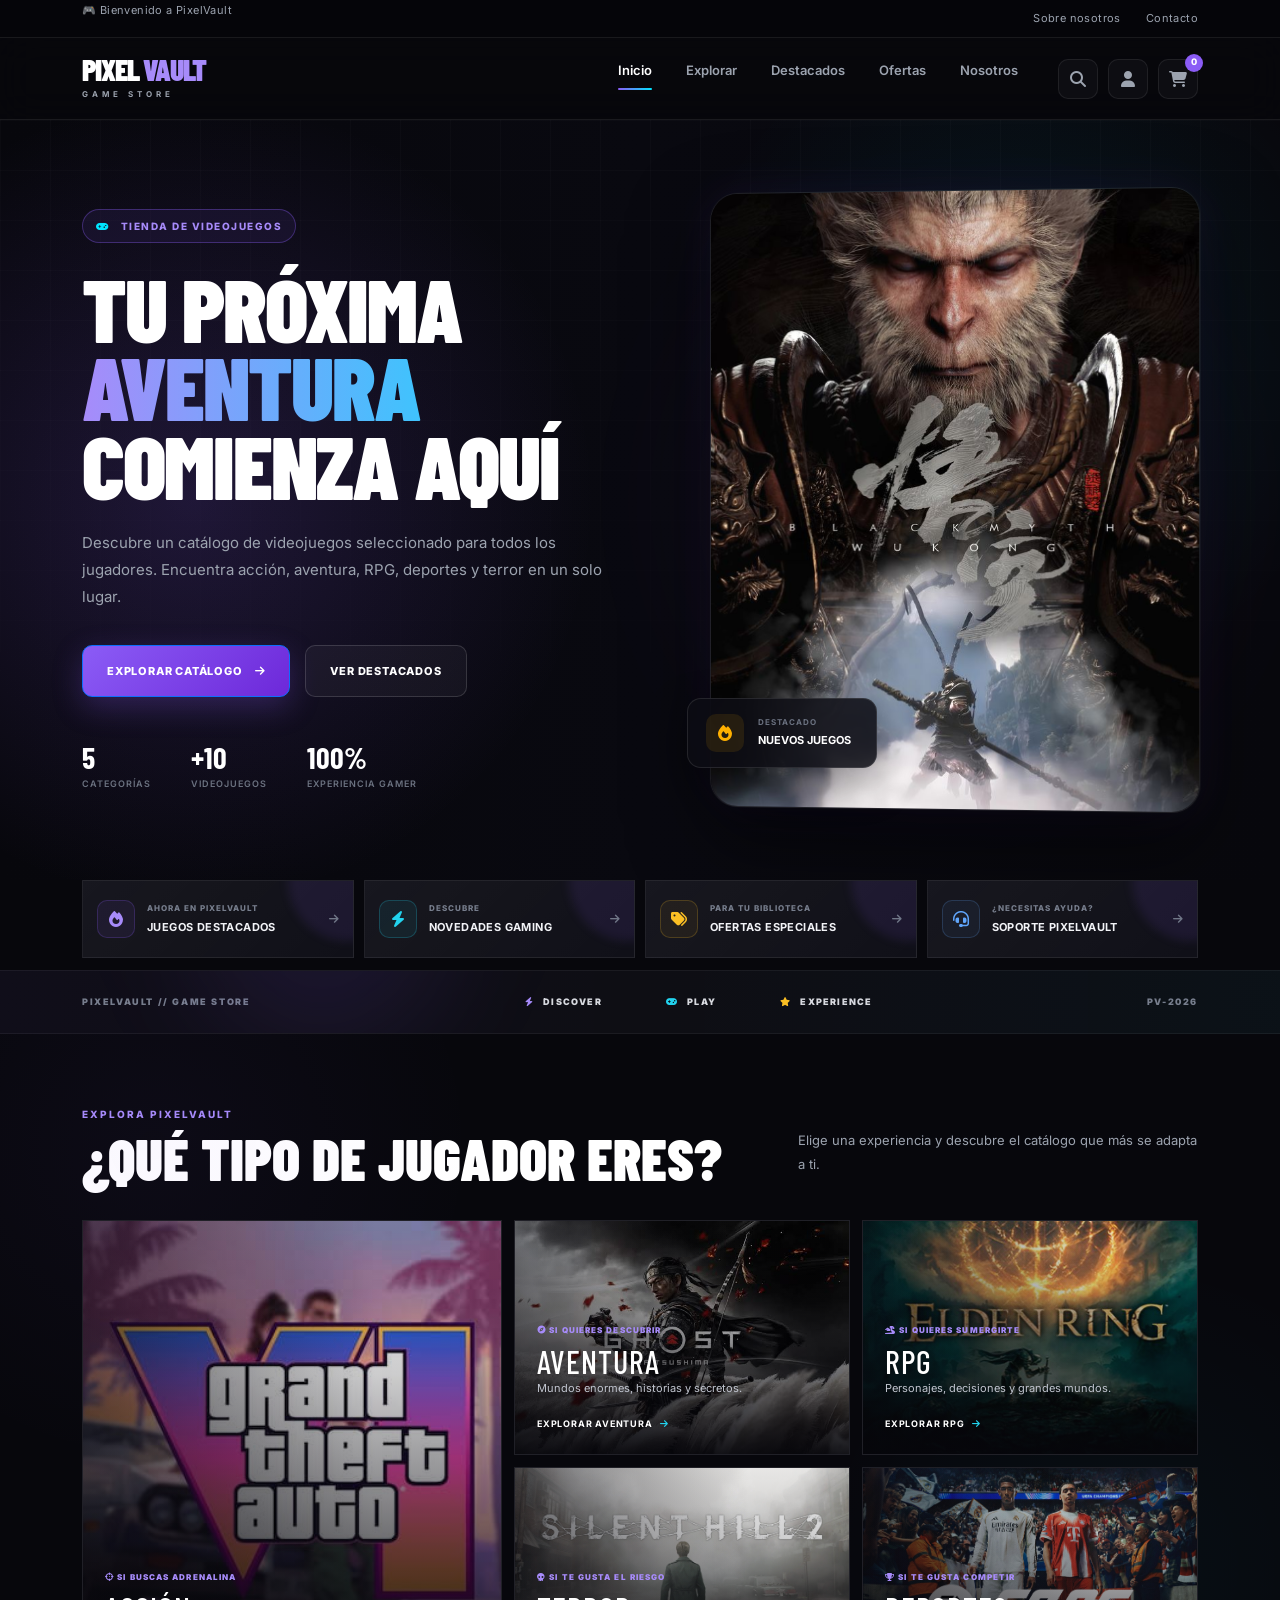
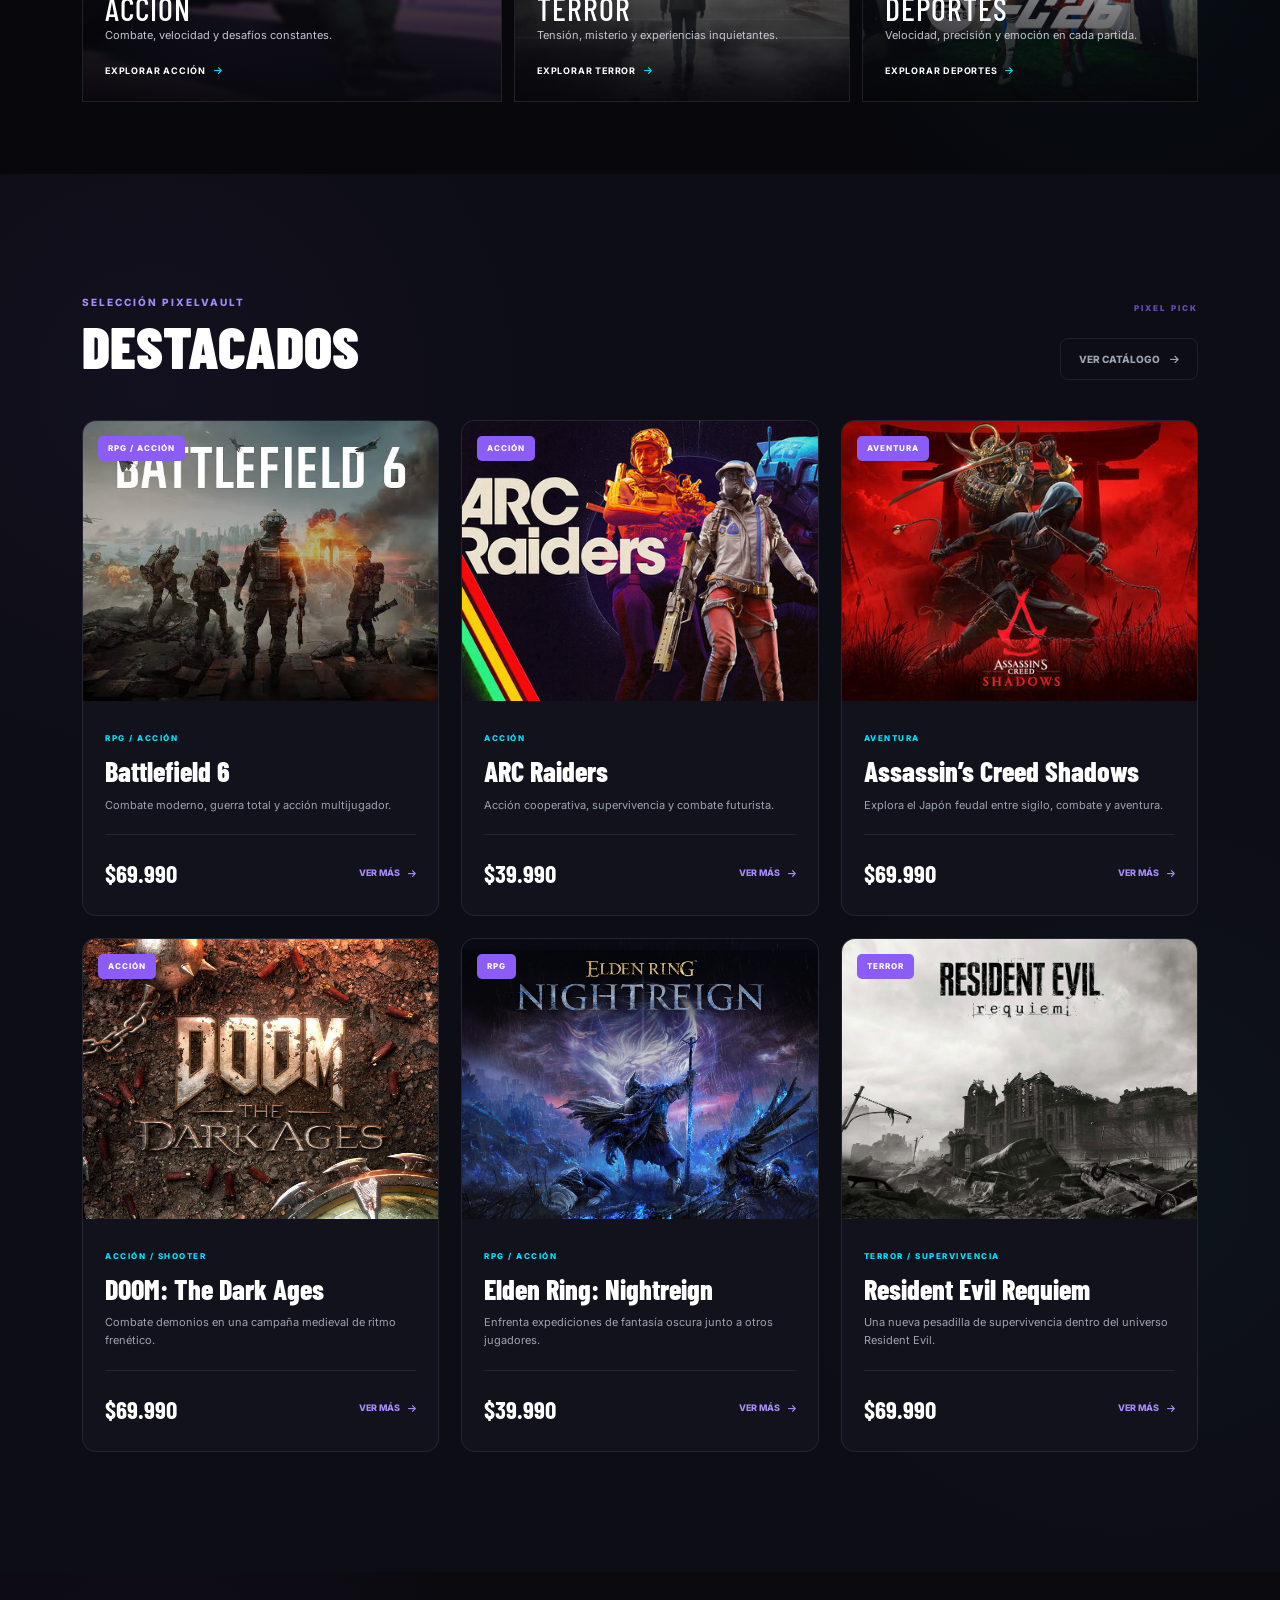
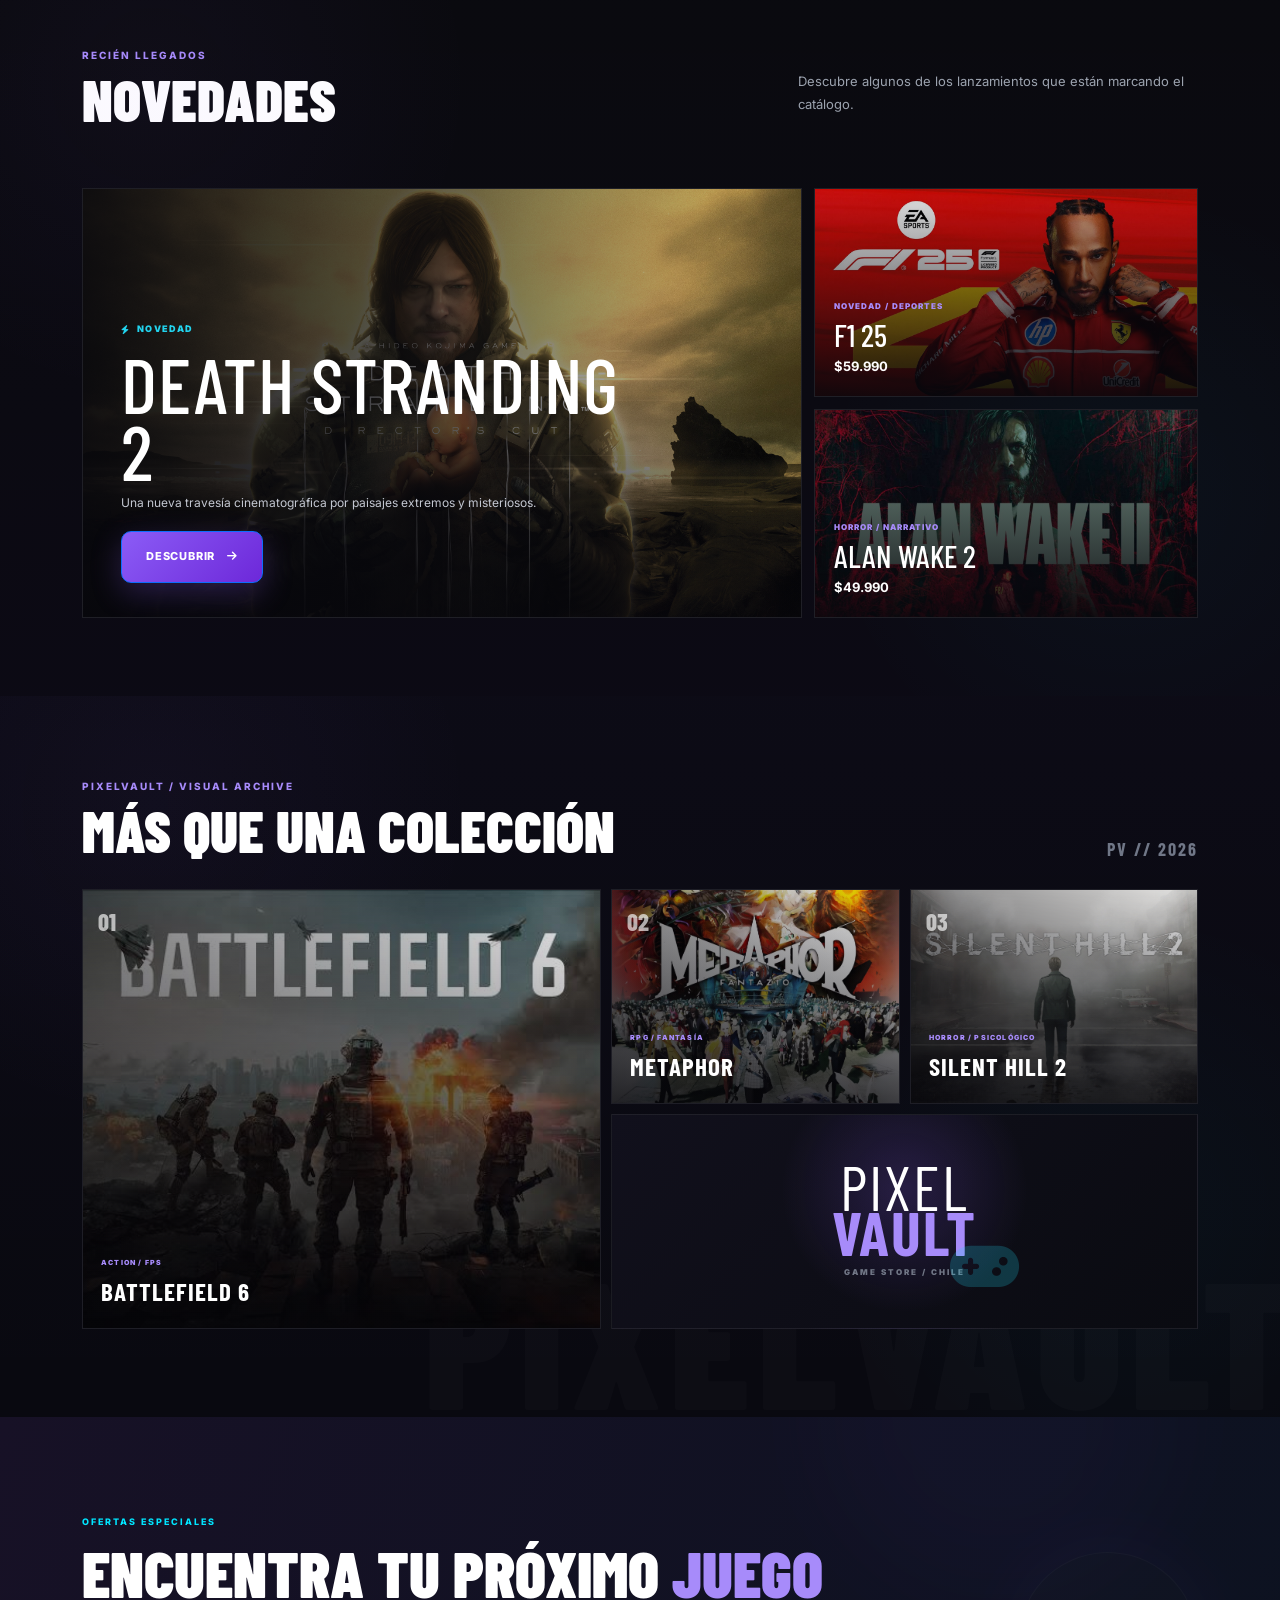
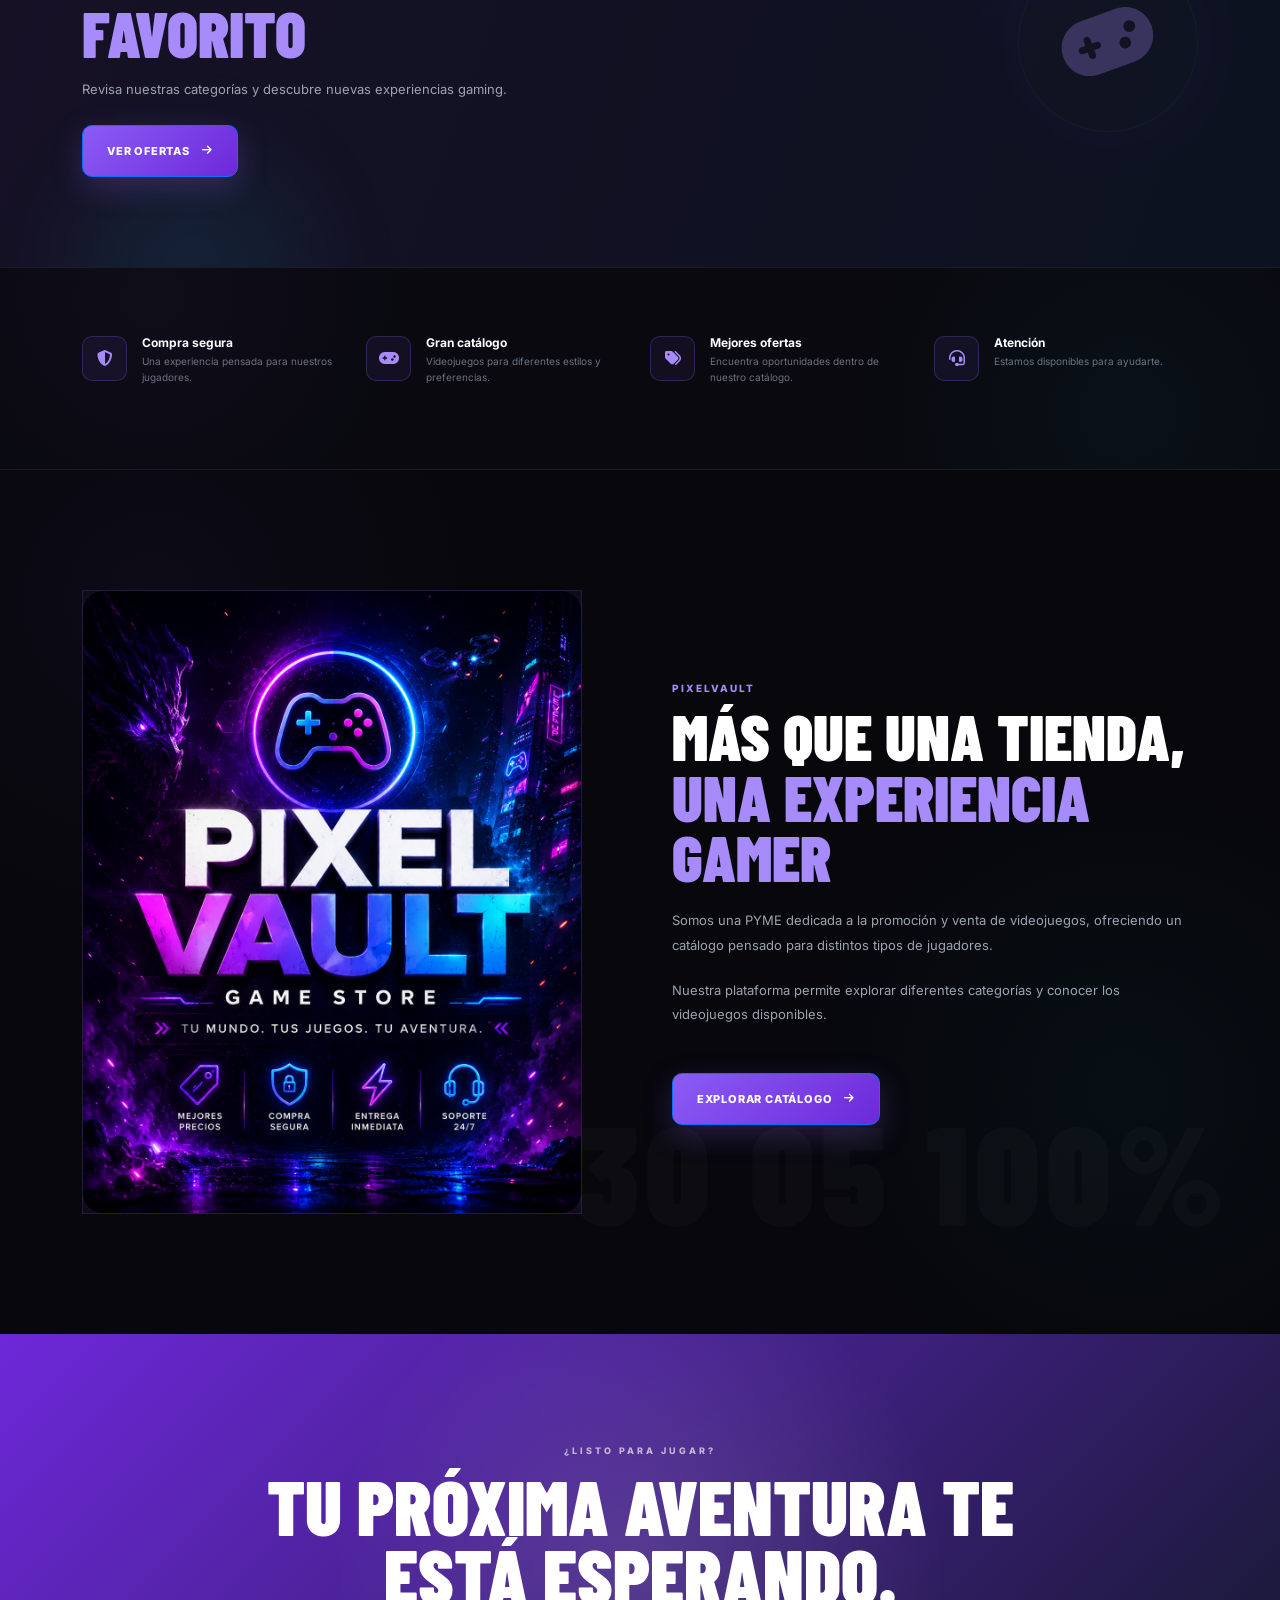
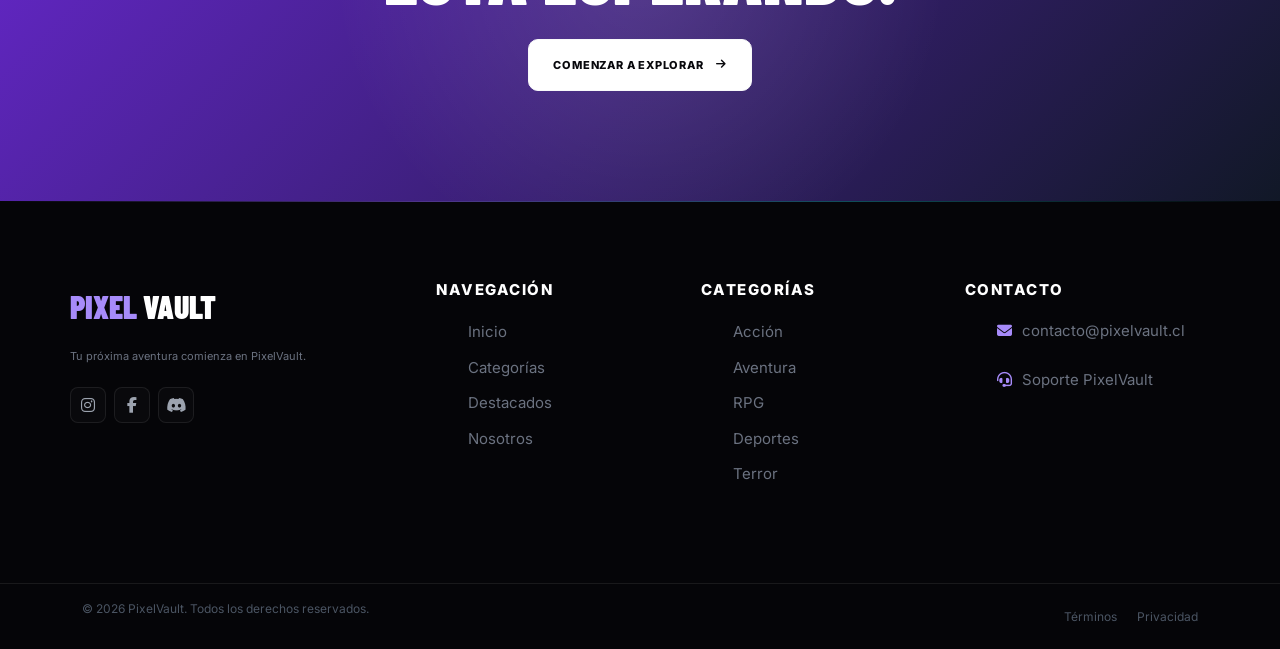
==== commit cb47c930: "Actualizar index.html" ====
--- a/index.html
+++ b/index.html
@@ -23,7 +23,6 @@
     <!-- CSS PERSONALIZADO PIXELVAULT -->
     <link rel="stylesheet" href="css/estilos.css">
 
-    <!-- ICONOS - lo podemos cambiar después si quieres -->
     <link rel="stylesheet"
           href="https://cdnjs.cloudflare.com/ajax/libs/font-awesome/6.5.2/css/all.min.css">
 
--- a/css/estilos.css
+++ b/css/estilos.css
@@ -7958,3 +7958,28 @@
     color: var(--color-text-dark);
     font-size: 11px;
 }
+
+
+/* =========================================================
+   PIXELVAULT - BOTÓN LIMPIAR FORMULARIO
+   ========================================================= */
+
+.support-submit.support-reset {
+    width: auto;
+    min-height: 40px;
+    margin-top: 22px;
+    padding: 10px 16px;
+    background: #555;
+    color: #ffffff;
+    border: 1px solid #666;
+    box-shadow: none;
+    font-size: 10px;
+}
+
+.support-submit.support-reset:hover {
+    background: #666;
+    border-color: #777;
+    color: #ffffff;
+    transform: translateY(-1px);
+    box-shadow: 0 8px 20px rgba(0, 0, 0, 0.25);
+}
